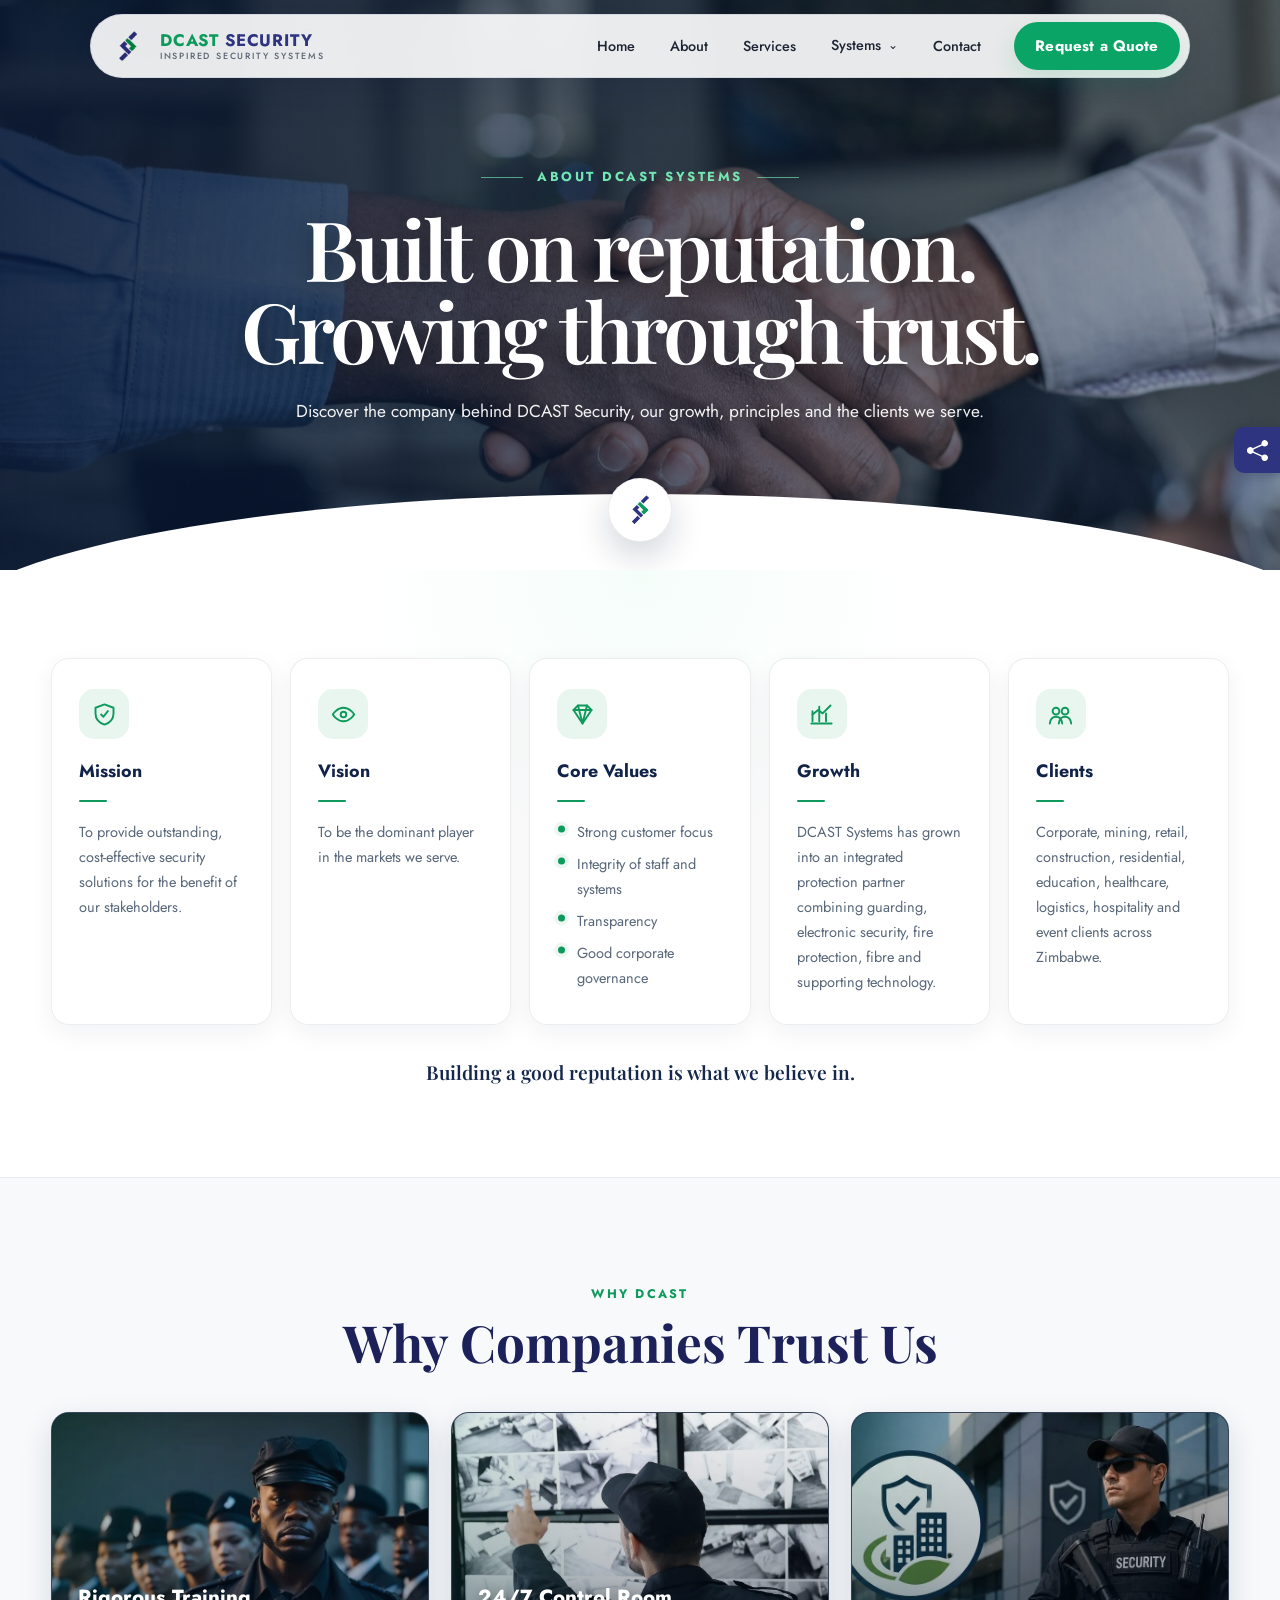
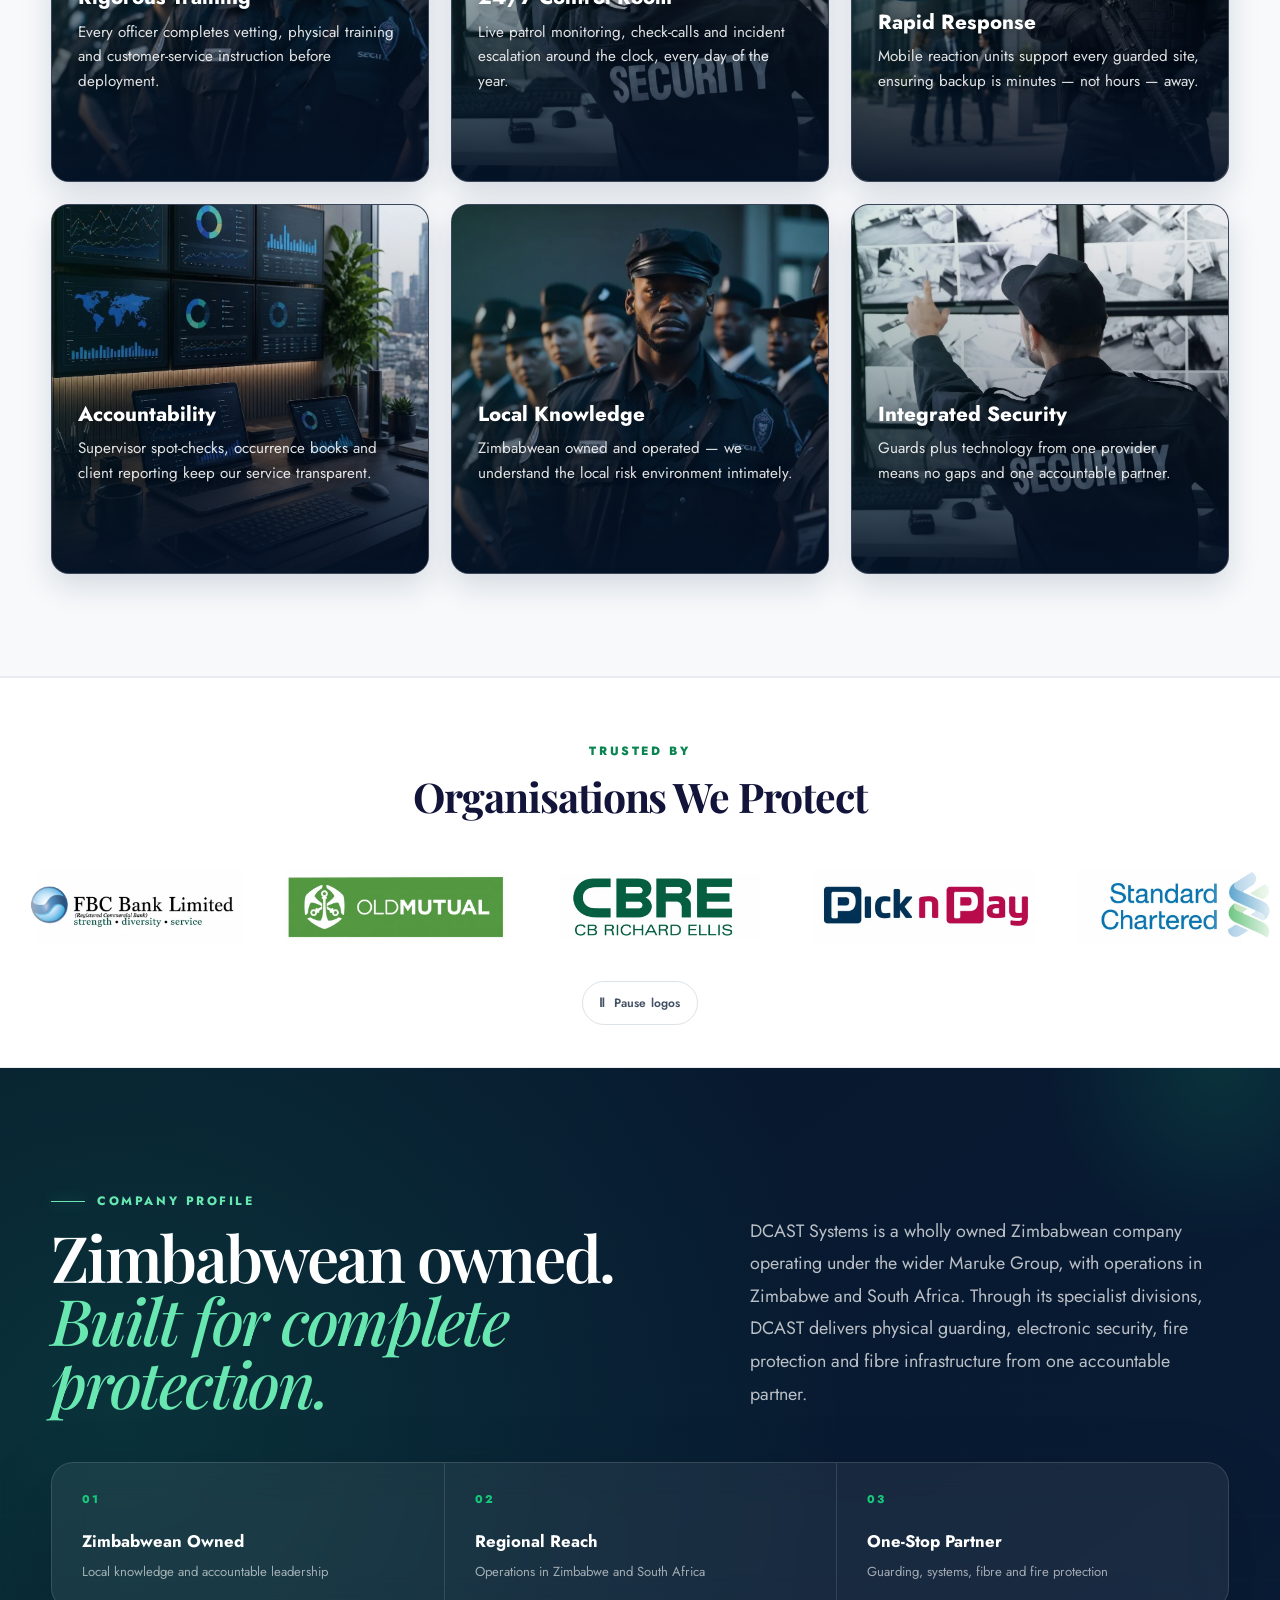
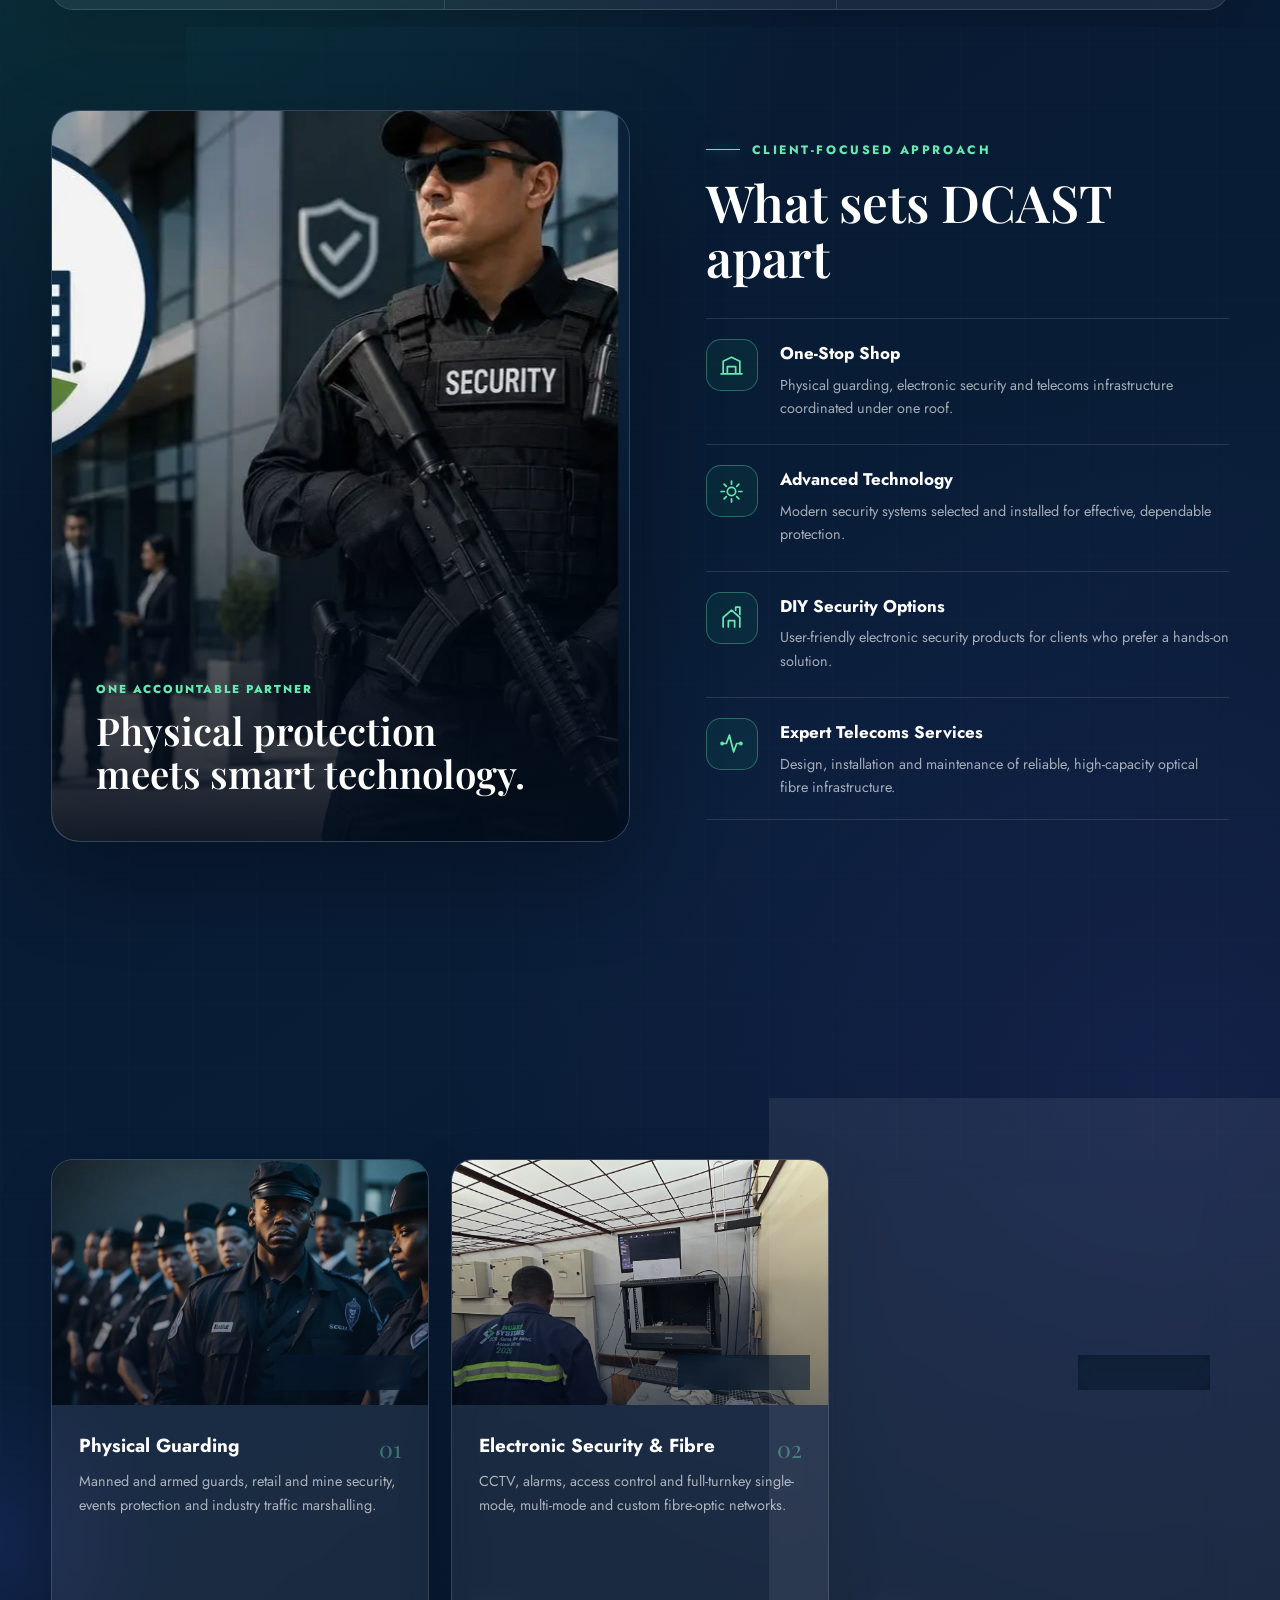
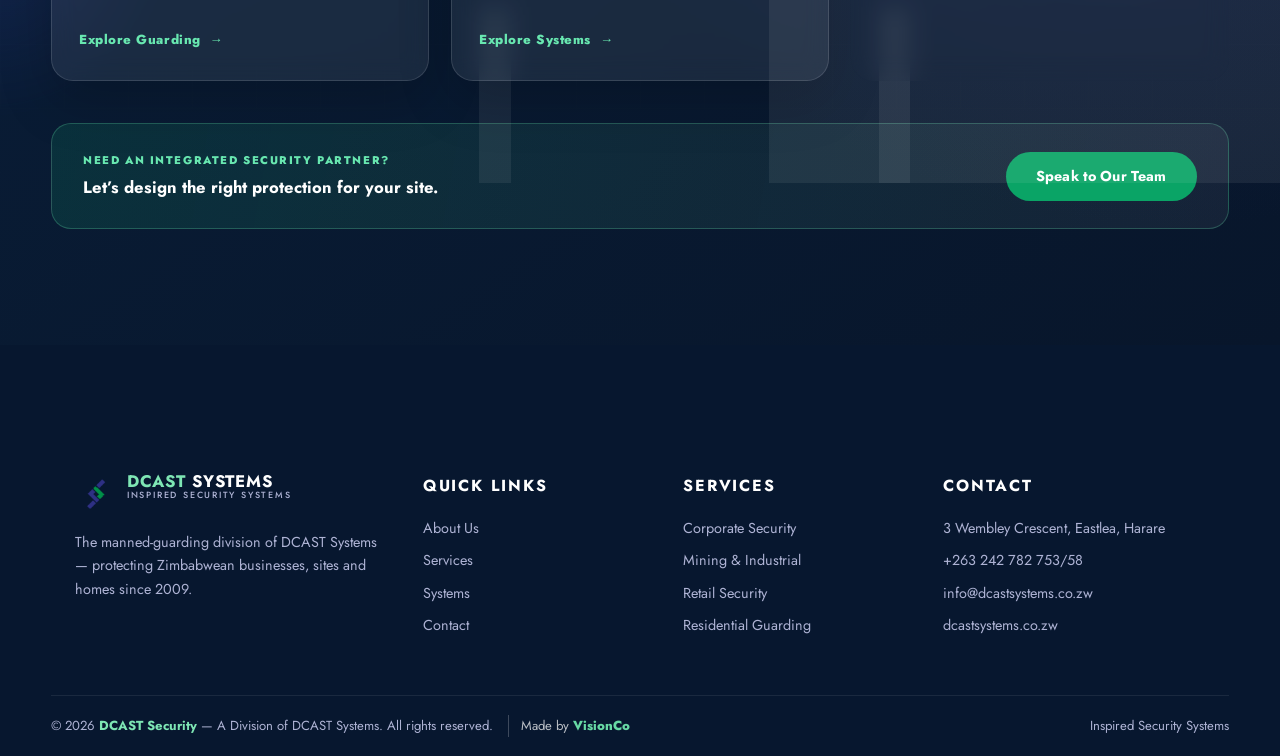
==== about/index.html @ 5f5e8ae6 "Publish DCAST Systems production website" ====
<!DOCTYPE html>
<html lang="en">
<head>
<meta charset="UTF-8">
<meta name="viewport" content="width=device-width, initial-scale=1.0">
<title>About DCAST Systems | Mission, Growth and Clients</title>
<meta name="description" content="Learn about DCAST Systems, its mission, vision, core values, growth and client sectors.">
<link rel="preconnect" href="https://fonts.googleapis.com">
<link href="https://fonts.googleapis.com/css2?family=Playfair+Display:wght@600;700;800&family=Jost:wght@300;400;500;600;700&display=swap" rel="stylesheet">
<style>

/* =========================================================
   DCAST PREMIUM HERO FADER REFINEMENT V2
   softer top/bottom blends with premium cinematic feathering
   ========================================================= */
:root{
  --dcast-hero-blend-bg: #eef0f4;
}

body,
.dcast-current-subpage{
  background: var(--dcast-hero-blend-bg) !important;
}

.dcast-current-subpage .dcast-page-banner,
.dcast-current-subpage .about-hero,
.dcast-current-subpage .dcast-blurry-photo-hero,
.dcast-current-subpage .dcast-final-photo-hero{
  position: relative !important;
  overflow: hidden !important;
  isolation: isolate !important;
  z-index: 1 !important;
  border: 0 !important;
  box-shadow: none !important;
}

.dcast-current-subpage .dcast-page-banner > .container,
.dcast-current-subpage .about-hero > .container,
.dcast-current-subpage .dcast-page-banner > .dcast-final-photo-layer,
.dcast-current-subpage .dcast-page-banner > .dcast-final-photo-overlay,
.dcast-current-subpage .dcast-page-banner > .dcast-blurry-photo-layer,
.dcast-current-subpage .dcast-page-banner > .dcast-blurry-photo-overlay{
  position: relative !important;
  z-index: 3 !important;
}

.dcast-current-subpage .dcast-page-banner .dcast-edge-fade-top,
.dcast-current-subpage .about-hero .dcast-edge-fade-top{
  position: absolute !important;
  left: 0 !important;
  right: 0 !important;
  top: 0 !important;
  height: 108px !important;
  z-index: 4 !important;
  pointer-events: none !important;
  background:
    linear-gradient(
      to bottom,
      rgba(238,240,244,1.00) 0%,
      rgba(238,240,244,0.98) 10%,
      rgba(238,240,244,0.92) 22%,
      rgba(238,240,244,0.78) 38%,
      rgba(238,240,244,0.56) 56%,
      rgba(238,240,244,0.28) 76%,
      rgba(238,240,244,0.00) 100%
    ) !important;
  backdrop-filter: blur(1.5px) !important;
}

.dcast-current-subpage .dcast-page-banner .dcast-edge-fade-bottom,
.dcast-current-subpage .about-hero .dcast-edge-fade-bottom{
  position: absolute !important;
  left: 0 !important;
  right: 0 !important;
  bottom: 0 !important;
  height: 126px !important;
  z-index: 4 !important;
  pointer-events: none !important;
  background:
    linear-gradient(
      to top,
      rgba(238,240,244,1.00) 0%,
      rgba(238,240,244,0.98) 10%,
      rgba(238,240,244,0.92) 22%,
      rgba(238,240,244,0.78) 38%,
      rgba(238,240,244,0.56) 58%,
      rgba(238,240,244,0.26) 78%,
      rgba(238,240,244,0.00) 100%
    ) !important;
  backdrop-filter: blur(1.5px) !important;
}

.dcast-current-subpage .dcast-page-banner .dcast-edge-fade-soft,
.dcast-current-subpage .about-hero .dcast-edge-fade-soft{
  position: absolute !important;
  inset: 0 !important;
  z-index: 2 !important;
  pointer-events: none !important;
  background:
    radial-gradient(circle at 50% 0%, rgba(255,255,255,0.06) 0%, rgba(255,255,255,0.00) 32%),
    radial-gradient(circle at 50% 100%, rgba(255,255,255,0.08) 0%, rgba(255,255,255,0.00) 34%) !important;
}

.dcast-current-subpage > section:first-of-type{
  margin-bottom: 0 !important;
  border-bottom: none !important;
  box-shadow: none !important;
}

.dcast-current-subpage .dcast-page-banner + section,
.dcast-current-subpage .about-hero + section{
  position: relative !important;
  z-index: 1 !important;
  margin-top: -14px !important;
  padding-top: 72px !important;
  border-top: none !important;
}

@media (max-width: 768px){
  .dcast-current-subpage .dcast-page-banner .dcast-edge-fade-top,
  .dcast-current-subpage .about-hero .dcast-edge-fade-top{
    height: 72px !important;
  }

  .dcast-current-subpage .dcast-page-banner .dcast-edge-fade-bottom,
  .dcast-current-subpage .about-hero .dcast-edge-fade-bottom{
    height: 84px !important;
  }

  .dcast-current-subpage .dcast-page-banner + section,
  .dcast-current-subpage .about-hero + section{
    margin-top: -8px !important;
    padding-top: 56px !important;
  }
}


:root{
  --blue:#2e3480;
  --blue-dark:#1d2159;
  --blue-deep:#12143a;
  --green:#0d9a5c;
  --green-dark:#0a7a49;
  --ink:#1c2333;
  --grey:#5c6675;
  --line:#e4e8ee;
  --bg:#f6f8fa;
  --white:#ffffff;
}
*{margin:0;padding:0;box-sizing:border-box}
html{scroll-behavior:smooth}
body{font-family:'Jost',sans-serif;color:var(--ink);background:var(--white);line-height:1.65;overflow-x:hidden}
img{max-width:100%;display:block}
a{text-decoration:none;color:inherit}
.container{width:min(1180px,92%);margin:0 auto}
h1,h2,h3{font-family:'Playfair Display',serif}

/* ===== Floating Dynamic-Island Nav ===== */
.navwrap{position:fixed;top:14px;left:0;right:0;z-index:1000;display:flex;justify-content:center;padding:0 12px;transition:top .3s}
.island{display:flex;align-items:center;gap:.5rem;background:rgba(255,255,255,.9);backdrop-filter:blur(18px);-webkit-backdrop-filter:blur(18px);border:1px solid rgba(46,52,128,.1);border-radius:999px;padding:.45rem .55rem .45rem 1rem;box-shadow:0 10px 40px rgba(18,20,58,.18);max-width:1100px;width:100%;transition:box-shadow .3s,background .3s}
.navwrap.scrolled .island{box-shadow:0 14px 50px rgba(18,20,58,.28);background:rgba(255,255,255,.97)}
.brand{display:flex;align-items:center;gap:.55rem;flex-shrink:0;margin-right:auto}
.brand img{height:38px;width:auto;image-rendering:-webkit-optimize-contrast;filter:drop-shadow(0 1px 2px rgba(18,20,58,.15))}
.brand-name{line-height:1.05;display:flex;flex-direction:column}
.brand-name .n1{font-weight:700;font-size:1.05rem;letter-spacing:.05em;color:var(--green)}
.brand-name .n1 b{color:var(--blue)}
.brand-name .n2{font-size:.56rem;letter-spacing:.2em;text-transform:uppercase;color:var(--grey);font-weight:500}
nav ul{display:flex;list-style:none;gap:.2rem;align-items:center}
nav a{font-weight:500;font-size:.9rem;color:var(--ink);padding:.55rem 1rem;border-radius:999px;transition:all .25s;white-space:nowrap}
nav a:hover,nav a.active{background:rgba(13,154,92,.1);color:var(--green-dark)}
.btn{display:inline-block;padding:.8rem 1.9rem;border-radius:999px;font-weight:600;font-size:.9rem;letter-spacing:.04em;transition:all .3s;cursor:pointer;border:none}
.btn-green{background:var(--green);color:#fff}
.btn-green:hover{background:var(--green-dark);transform:translateY(-2px);box-shadow:0 10px 22px rgba(13,154,92,.35)}
.btn-outline{border:1.5px solid rgba(255,255,255,.75);color:#fff}
.btn-outline:hover{background:#fff;color:var(--blue)}
.island .cta-btn{padding:.65rem 1.5rem;flex-shrink:0}
.burger{display:none;background:var(--blue);border:none;cursor:pointer;flex-direction:column;gap:5px;padding:12px;border-radius:999px;flex-shrink:0}
.burger span{width:20px;height:2px;background:#fff;border-radius:2px;transition:all .3s}
.burger.open span:nth-child(1){transform:translateY(7px) rotate(45deg)}
.burger.open span:nth-child(2){opacity:0}
.burger.open span:nth-child(3){transform:translateY(-7px) rotate(-45deg)}
.mobile-menu{position:fixed;top:80px;left:12px;right:12px;z-index:999;background:rgba(255,255,255,.98);backdrop-filter:blur(18px);border-radius:24px;box-shadow:0 20px 60px rgba(18,20,58,.3);padding:1rem;display:none;flex-direction:column;gap:.2rem;border:1px solid rgba(46,52,128,.1)}
.mobile-menu.open{display:flex}
.mobile-menu a{padding:.9rem 1.2rem;border-radius:14px;font-weight:500;color:var(--ink)}
.mobile-menu a:hover{background:rgba(13,154,92,.1);color:var(--green-dark)}
.mobile-menu .btn{text-align:center;margin-top:.4rem}

/* ===== Hero ===== */
.hero{position:relative;min-height:100vh;display:flex;align-items:center;color:#fff;padding-top:90px}
.hero-bg{position:absolute;inset:0;background:url('https://images.unsplash.com/photo-1521791136064-7986c2920216?q=80&w=1920&auto=format&fit=crop') center/cover;filter:brightness(.9)}
.hero::before{content:'';position:absolute;inset:0;background:linear-gradient(100deg,rgba(18,20,58,.94) 30%,rgba(29,33,89,.72) 60%,rgba(13,154,92,.28))}
.hero .container{position:relative;z-index:2}
.hero-kicker{display:inline-block;font-size:.8rem;letter-spacing:.28em;text-transform:uppercase;color:#7ee6b4;margin-bottom:1.4rem;font-weight:600}
.hero-title{display:flex;align-items:center;gap:1.2rem;flex-wrap:wrap;margin-bottom:.6rem}
.hero-title img{height:clamp(56px,7vw,96px);width:auto;image-rendering:-webkit-optimize-contrast;filter:drop-shadow(0 6px 18px rgba(0,0,0,.45)) brightness(1.12)}
.hero-title h1{font-size:clamp(2.8rem,7vw,5.4rem);line-height:1.02;font-weight:800;color:#fff;text-shadow:0 4px 24px rgba(0,0,0,.5);letter-spacing:.02em}
.hero-title h1 em{font-style:normal;color:#67d9a4}
.hero-sub{font-family:'Playfair Display',serif;font-size:clamp(1.3rem,2.6vw,2.1rem);color:#eef1fb;font-weight:600;max-width:26ch;line-height:1.3;text-shadow:0 3px 16px rgba(0,0,0,.55);margin-bottom:2rem}
.hero-actions{display:flex;gap:1rem;flex-wrap:wrap}
.hero-msg{position:absolute;right:4%;bottom:120px;z-index:2;max-width:420px;text-align:right;font-size:1.05rem;line-height:1.7;color:#f0f3fc;font-weight:400;background:linear-gradient(135deg,rgba(18,20,58,.55),rgba(13,154,92,.25));backdrop-filter:blur(8px);-webkit-backdrop-filter:blur(8px);border:none;border-radius:14px;padding:1.3rem 1.5rem;box-shadow:0 16px 40px rgba(0,0,0,.3)}
.hero-msg .hl{color:#7ee6b4;font-weight:700}
.hero-strip{position:absolute;bottom:0;left:0;right:0;z-index:2;background:rgba(255,255,255,.07);backdrop-filter:blur(12px);border-top:1px solid rgba(255,255,255,.14)}
.hero-strip .container{display:grid;grid-template-columns:repeat(4,1fr);gap:1rem;padding:1.3rem 0}
.stat{text-align:center;border-right:1px solid rgba(255,255,255,.12)}
.stat:last-child{border-right:none}
.stat b{display:block;font-size:1.9rem;font-weight:700;color:#7ee6b4;font-family:'Playfair Display',serif}
.stat span{font-size:.78rem;letter-spacing:.14em;text-transform:uppercase;color:#c3c8e2}

/* ===== Sections ===== */
section{padding:5.5rem 0}
.sec-head{max-width:640px;margin-bottom:3.2rem}
.sec-head.center{margin-left:auto;margin-right:auto;text-align:center}
.kicker{font-size:.78rem;letter-spacing:.28em;text-transform:uppercase;color:var(--green);font-weight:600;display:inline-flex;align-items:center;gap:.6rem}
.kicker::before{content:'';width:30px;height:1.5px;background:var(--green)}
.sec-head.center .kicker::after{content:'';width:30px;height:1.5px;background:var(--green)}
.sec-head h2{font-size:clamp(1.8rem,3.4vw,2.6rem);color:var(--blue-dark);margin:.7rem 0 .8rem;line-height:1.2}
.sec-head p{color:var(--grey)}

/* ===== About ===== */
.about{background:var(--bg)}
.about-grid{display:grid;grid-template-columns:1.05fr 1fr;gap:4rem;align-items:center}
.about-imgs{position:relative}
.about-imgs .main{border-radius:6px;height:460px;width:100%;object-fit:cover;box-shadow:0 24px 60px rgba(18,20,58,.18)}
.about-imgs .badge{position:absolute;bottom:-26px;right:-14px;background:var(--blue);color:#fff;padding:1.4rem 1.6rem;border-radius:6px;box-shadow:0 16px 40px rgba(18,20,58,.3);border-bottom:4px solid var(--green)}
.about-imgs .badge b{font-size:2.2rem;font-family:'Playfair Display',serif;color:#7ee6b4}
.about-imgs .badge span{display:block;font-size:.78rem;letter-spacing:.12em;text-transform:uppercase}
.about-body h2{font-size:clamp(1.8rem,3vw,2.5rem);color:var(--blue-dark);line-height:1.2;margin:.7rem 0 1rem}
.about-body p{color:var(--grey);margin-bottom:1rem}
.checks{list-style:none;margin:1.4rem 0 2rem;display:grid;grid-template-columns:1fr 1fr;gap:.7rem}
.checks li{display:flex;gap:.6rem;align-items:flex-start;font-weight:500;font-size:.95rem}
.checks li::before{content:'✓';color:#fff;background:var(--green);width:20px;height:20px;border-radius:50%;display:grid;place-items:center;font-size:.7rem;flex-shrink:0;margin-top:3px}

/* ===== Services ===== */
.svc-grid{display:grid;grid-template-columns:repeat(3,1fr);gap:1.6rem}
.svc{background:#fff;border:1px solid var(--line);border-radius:6px;overflow:hidden;transition:transform .35s,box-shadow .35s;position:relative}
.svc:hover{transform:translateY(-8px);box-shadow:0 22px 50px rgba(18,20,58,.14)}
.svc .ph{height:210px;overflow:hidden;position:relative}
.svc .ph img{width:100%;height:100%;object-fit:cover;transition:transform .6s}
.svc:hover .ph img{transform:scale(1.08)}
.svc .ph::after{content:'';position:absolute;inset:0;background:linear-gradient(to top,rgba(18,20,58,.55),transparent 55%)}
.svc .num{position:absolute;top:14px;left:14px;z-index:2;background:rgba(255,255,255,.92);color:var(--blue);font-weight:700;font-size:.8rem;padding:.25rem .6rem;border-radius:3px;letter-spacing:.1em}
.svc .body{padding:1.5rem 1.5rem 1.7rem;border-top:3px solid var(--green)}
.svc h3{font-size:1.18rem;color:var(--blue-dark);margin-bottom:.5rem}
.svc p{color:var(--grey);font-size:.92rem}
.svc .more{display:inline-flex;align-items:center;gap:.4rem;margin-top:1rem;font-weight:600;font-size:.85rem;color:var(--green);letter-spacing:.05em}
.svc .more:hover{gap:.7rem}

/* ===== Systems band ===== */
.systems{position:relative;color:#fff;background:url('https://images.unsplash.com/photo-1557597774-9d273605dfa9?q=80&w=1920&auto=format&fit=crop') center/cover fixed}
.systems::before{content:'';position:absolute;inset:0;background:linear-gradient(120deg,rgba(18,20,58,.95),rgba(29,33,89,.86))}
.systems .container{position:relative;z-index:2}
.systems .sec-head h2{color:#fff}
.systems .sec-head p{color:#c3c8e2}
.sys-grid{display:grid;grid-template-columns:repeat(4,1fr);gap:1.4rem}
.sys{background:rgba(255,255,255,.06);border:1px solid rgba(255,255,255,.14);border-radius:6px;padding:1.8rem 1.5rem;transition:all .3s;backdrop-filter:blur(6px)}
.sys:hover{background:rgba(13,154,92,.16);border-color:var(--green);transform:translateY(-6px)}
.sys .ico{font-size:1.9rem;margin-bottom:.9rem}
.sys h3{font-family:'Jost',sans-serif;font-size:1.02rem;font-weight:600;margin-bottom:.4rem;color:#fff}
.sys p{font-size:.86rem;color:#c3c8e2;font-weight:300}

/* ===== Why us ===== */
.why-grid{display:grid;grid-template-columns:repeat(3,1fr);gap:2.2rem}
.why{padding:2rem 1.6rem;border-radius:6px;border:1px solid var(--line);transition:all .3s;background:#fff}
.why:hover{border-color:var(--green);box-shadow:0 16px 40px rgba(18,20,58,.1)}
.why .ico{width:54px;height:54px;border-radius:6px;background:linear-gradient(135deg,var(--blue),var(--blue-dark));color:#7ee6b4;display:grid;place-items:center;font-size:1.4rem;margin-bottom:1.1rem}
.why h3{font-family:'Jost',sans-serif;font-size:1.08rem;font-weight:600;color:var(--blue-dark);margin-bottom:.4rem}
.why p{font-size:.92rem;color:var(--grey)}

/* ===== CTA ===== */
.cta{position:relative;color:#fff;background:url('https://images.unsplash.com/photo-1454165804606-c3d57bc86b40?q=80&w=1920&auto=format&fit=crop') center/cover fixed;padding:5rem 0}
.cta::before{content:'';position:absolute;inset:0;background:linear-gradient(90deg,rgba(10,122,73,.94),rgba(18,20,58,.9))}
.cta .container{position:relative;z-index:2;display:flex;justify-content:space-between;align-items:center;gap:2rem;flex-wrap:wrap}
.cta h2{font-size:clamp(1.6rem,3vw,2.3rem);max-width:24ch;line-height:1.25}
.cta .btns{display:flex;gap:1rem;flex-wrap:wrap}
.btn-white{background:#fff;color:var(--blue-dark)}
.btn-white:hover{transform:translateY(-2px);box-shadow:0 10px 24px rgba(0,0,0,.25)}

/* ===== Contact ===== */
.contact{background:var(--bg)}
.contact-grid{display:grid;grid-template-columns:1fr 1.15fr;gap:3.5rem;align-items:start}
.c-item{display:flex;gap:1rem;margin-bottom:1.6rem}
.c-item .ico{width:48px;height:48px;flex-shrink:0;border-radius:6px;background:var(--blue);color:#7ee6b4;display:grid;place-items:center;font-size:1.15rem}
.c-item h4{font-size:.98rem;color:var(--blue-dark)}
.c-item p,.c-item a{color:var(--grey);font-size:.92rem}
.c-item a:hover{color:var(--green)}
.form-card{background:#fff;border-radius:6px;padding:2.4rem;box-shadow:0 20px 50px rgba(18,20,58,.1);border-top:4px solid var(--green)}
.form-card h3{color:var(--blue-dark);margin-bottom:1.4rem;font-size:1.4rem}
.frow{display:grid;grid-template-columns:1fr 1fr;gap:1rem;margin-bottom:1rem}
.form-card input,.form-card select,.form-card textarea{width:100%;padding:.85rem 1rem;border:1px solid var(--line);border-radius:4px;font-family:inherit;font-size:.92rem;background:var(--bg);outline:none;transition:border .2s}
.form-card input:focus,.form-card select:focus,.form-card textarea:focus{border-color:var(--green)}
.form-card textarea{resize:vertical;min-height:110px;margin-bottom:1rem}

/* ===== Footer ===== */
footer{background:var(--blue-deep);color:#aeb3d4;padding:4rem 0 0;font-size:.9rem}
.foot-grid{display:grid;grid-template-columns:1.4fr 1fr 1fr 1.2fr;gap:2.5rem;padding-bottom:3rem}
footer h4{color:#fff;font-family:'Jost',sans-serif;font-size:1rem;letter-spacing:.08em;text-transform:uppercase;margin-bottom:1.1rem}
footer ul{list-style:none}
footer li{margin-bottom:.55rem}
footer a:hover{color:#7ee6b4}
.foot-logo{display:flex;align-items:center;gap:.6rem;margin-bottom:1rem}
.foot-logo img{height:42px;width:auto;image-rendering:-webkit-optimize-contrast;filter:brightness(1.15)}
.foot-logo .brand-name .n1{color:#7ee6b4}
.foot-logo .brand-name .n1 b{color:#fff}
.foot-logo .brand-name .n2{color:#aeb3d4}
.foot-bottom{border-top:1px solid rgba(255,255,255,.1);padding:1.2rem 0;display:flex;justify-content:space-between;gap:1rem;flex-wrap:wrap;font-size:.82rem}
.foot-bottom b{color:#7ee6b4}

/* ===== Reveal ===== */
.reveal{opacity:0;transform:translateY(28px);transition:opacity .7s ease,transform .7s ease}
.reveal.in{opacity:1;transform:none}

/* ===== Responsive ===== */
@media(max-width:1080px){
  nav ul{gap:0}
  nav a{padding:.55rem .7rem;font-size:.85rem}
}
@media(max-width:980px){
  .svc-grid,.why-grid{grid-template-columns:repeat(2,1fr)}
  .sys-grid{grid-template-columns:repeat(2,1fr)}
  .about-grid,.contact-grid{grid-template-columns:1fr}
  .foot-grid{grid-template-columns:1fr 1fr}
  .hero-strip .container{grid-template-columns:repeat(2,1fr)}
  .stat{border:none;padding:.4rem 0}
  nav{display:none}
  .island .cta-btn{display:none}
  .burger{display:flex}
  .island{max-width:520px}
}
@media(max-width:1200px){
  .hero-msg{position:static;max-width:560px;text-align:left;margin:2.2rem auto 0;margin-left:4%}
}
@media(max-width:720px){
  .svc-grid,.why-grid,.sys-grid,.frow,.checks{grid-template-columns:1fr}
  .navwrap{top:10px}
  .brand img{height:32px}
  .brand-name .n1{font-size:.95rem}
  .hero{min-height:100svh;padding-bottom:2rem}
  .hero-msg{margin:2rem 4% 7rem;font-size:.98rem}
  .hero-title{gap:.8rem}
}

/* DCAST_FSS_WIDGET_20260803 */
:root {
  --fss-size: 46px;
  --fss-icon: 20px;
  --fss-gap: 8px;
}

.fss-widget,
.fss-widget * {
  box-sizing: border-box;
}

.fss-widget {
  position: fixed;
  top: 50%;
  right: 0;
  transform: translateY(-50%);
  z-index: 9999;
  display: flex;
  flex-direction: column;
  align-items: flex-end;
  font-family: Arial, Helvetica, sans-serif;
  padding-right: env(safe-area-inset-right, 0);
}

.fss-toggle {
  position: relative;
  width: var(--fss-size);
  height: var(--fss-size);
  min-width: 44px;
  min-height: 44px;
  display: flex;
  align-items: center;
  justify-content: center;
  background: #1877f2;
  border: 0;
  border-radius: 8px 0 0 8px;
  cursor: pointer;
  box-shadow: -2px 2px 8px rgba(0,0,0,.25);
  transition: background .25s ease;
}

.fss-toggle:hover,
.fss-toggle:focus-visible {
  background: #145dc4;
}

.fss-toggle:focus-visible,
.fss-icon:focus-visible {
  outline: 3px solid rgba(126,230,180,.95);
  outline-offset: 2px;
}

.fss-toggle svg {
  width: var(--fss-icon);
  height: var(--fss-icon);
  fill: #fff;
  transition: transform .3s ease;
}

.fss-widget.open .fss-toggle svg {
  transform: rotate(90deg);
}

.fss-tooltip {
  position: absolute;
  right: calc(100% + 8px);
  top: 50%;
  transform: translateY(-50%);
  padding: 5px 10px;
  border-radius: 4px;
  background: #1a1a1a;
  color: #fff;
  font-size: 13px;
  line-height: 1.3;
  white-space: nowrap;
  opacity: 0;
  pointer-events: none;
  transition: opacity .2s ease;
}

.fss-toggle:hover .fss-tooltip,
.fss-toggle:focus-visible .fss-tooltip {
  opacity: 1;
}

.fss-panel {
  display: flex;
  flex-direction: column;
  gap: var(--fss-gap);
  max-height: 0;
  margin-top: 0;
  overflow: hidden;
  opacity: 0;
  transform: translateX(20px);
  transition:
    max-height .35s ease,
    opacity .25s ease,
    transform .25s ease,
    margin .25s ease;
}

.fss-widget.open .fss-panel {
  max-height: 80vh;
  max-height: 80dvh;
  margin-top: var(--fss-gap);
  overflow-y: auto;
  opacity: 1;
  transform: translateX(0);
}

.fss-icon {
  width: var(--fss-size);
  height: var(--fss-size);
  min-width: 44px;
  min-height: 44px;
  display: flex;
  flex-shrink: 0;
  align-items: center;
  justify-content: center;
  border-radius: 8px 0 0 8px;
  text-decoration: none;
  box-shadow: -2px 2px 8px rgba(0,0,0,.2);
  transition: transform .2s ease, filter .2s ease;
}

.fss-icon:hover,
.fss-icon:focus-visible {
  transform: translateX(-6px);
  filter: brightness(1.1);
}

.fss-icon svg {
  width: var(--fss-icon);
  height: var(--fss-icon);
  fill: #fff;
}

.fss-facebook {
  background: #3b5998;
}

.fss-twitter {
  background: #000;
}

.fss-whatsapp {
  background: #25d366;
}

.fss-linkedin {
  background: #0077b5;
}

.fss-telegram {
  background: #229ed9;
}

.fss-email {
  background: #7f8c8d;
}

@media (max-width: 768px) {
  :root {
    --fss-size: 42px;
    --fss-icon: 18px;
    --fss-gap: 6px;
  }
}

@media (max-width: 480px) {
  :root {
    --fss-size: 44px;
    --fss-icon: 18px;
    --fss-gap: 6px;
  }

  .fss-tooltip {
    display: none;
  }
}

@media (prefers-reduced-motion: reduce) {
  .fss-toggle svg,
  .fss-panel,
  .fss-icon {
    transition: none;
  }
}


/* DCAST_MOBILE_HERO_OPTIMISATION_START */
@media (max-width: 899px) {

  html,
  body {
    max-width: 100%;
    overflow-x: hidden;
  }

  .hero {
    position: relative;
    display: flex;
    min-height: 100svh;
    height: auto;
    align-items: flex-end;
    justify-content: flex-end;
    padding: 112px 0 calc(24px + env(safe-area-inset-bottom));
    color: #fff;
    overflow: hidden;
  }

  .hero-bg {
    background-position: center center !important;
    background-size: cover !important;
  }

  .hero::before {
    background:
      linear-gradient(
        180deg,
        rgba(18,20,58,.16) 0%,
        rgba(18,20,58,.28) 35%,
        rgba(10,15,32,.66) 70%,
        rgba(6,10,24,.92) 100%
      ) !important;
  }

  .hero > .container {
    position: relative;
    z-index: 3;
    width: min(92%, 560px);
    margin: 0 auto;
    padding: 0;
    display: flex;
    flex-direction: column;
    align-items: flex-start;
    justify-content: flex-end;
  }

  .hero-kicker {
    display: inline-flex;
    width: auto;
    max-width: 100%;
    align-items: center;
    gap: .62rem;
    margin: 0 0 1rem;
    padding: .58rem .78rem;
    border: 1px solid rgba(126,230,180,.38);
    border-radius: 999px;
    background: rgba(18,20,58,.68);
    color: #9af0c7;
    font-size: clamp(.66rem, 2.8vw, .76rem);
    line-height: 1.45;
    letter-spacing: .12em;
    text-transform: uppercase;
    white-space: normal;
    text-shadow: 0 2px 12px rgba(0,0,0,.5);
    box-shadow: 0 10px 28px rgba(0,0,0,.18);
    backdrop-filter: blur(9px);
    -webkit-backdrop-filter: blur(9px);
  }

  .hero-title {
    display: block;
    width: 100%;
    margin: 0 0 .7rem;
  }

  .hero-title img {
    display: none !important;
  }

  .hero-title h1 {
    width: 100%;
    max-width: 100%;
    margin: 0;
    color: #fff;
    font-size: clamp(3.2rem, 15vw, 5.2rem);
    font-weight: 800;
    line-height: .91;
    letter-spacing: -.025em;
    overflow-wrap: normal;
    word-break: normal;
    text-shadow: 0 5px 24px rgba(0,0,0,.48);
  }

  .hero-title h1 em {
    display: block;
    margin-top: .08em;
    color: #4ee6a8;
    font-style: normal;
  }

  .hero-sub {
    width: 100%;
    max-width: 22ch;
    margin: .35rem 0 0;
    color: #fff;
    font-size: clamp(1.22rem, 5.4vw, 1.65rem);
    font-weight: 600;
    line-height: 1.27;
    text-shadow: 0 3px 18px rgba(0,0,0,.62);
  }

  .hero-actions {
    width: 100%;
    margin-top: 1.55rem;
    display: flex;
    flex-direction: column;
    gap: .78rem;
  }

  .hero-actions .btn {
    width: 100%;
    min-height: 54px;
    display: inline-flex;
    align-items: center;
    justify-content: center;
    padding: .95rem 1.25rem;
    border-radius: 999px;
    font-size: .96rem;
    line-height: 1.3;
    text-align: center;
  }

  .hero-actions .btn-green {
    box-shadow: 0 12px 30px rgba(13,154,92,.34);
  }

  .hero-actions .btn-outline {
    background: rgba(18,20,58,.36);
    border-color: rgba(255,255,255,.72);
    backdrop-filter: blur(8px);
    -webkit-backdrop-filter: blur(8px);
  }

  .hero-msg {
    display: none !important;
  }

  .hero-strip {
    position: relative;
    inset: auto;
    z-index: 3;
    width: min(92%, 560px);
    margin: 1.4rem auto 0;
    border: 1px solid rgba(255,255,255,.14);
    border-radius: 18px;
    background: rgba(18,20,58,.52);
    overflow: hidden;
    backdrop-filter: blur(12px);
    -webkit-backdrop-filter: blur(12px);
  }

  .hero-strip .container {
    width: 100%;
    display: grid;
    grid-template-columns: repeat(2, minmax(0, 1fr));
    gap: 0;
    padding: .65rem;
  }

  .hero-strip .stat {
    min-width: 0;
    padding: .72rem .35rem;
    border-right: 0;
    border-bottom: 1px solid rgba(255,255,255,.1);
  }

  .hero-strip .stat:nth-last-child(-n+2) {
    border-bottom: 0;
  }

  .hero-strip .stat b {
    font-size: 1.42rem;
    line-height: 1.1;
  }

  .hero-strip .stat span {
    display: block;
    margin-top: .28rem;
    font-size: .62rem;
    line-height: 1.35;
    letter-spacing: .1em;
  }
}

@media (max-width: 380px) {

  .hero {
    padding-top: 104px;
  }

  .hero > .container,
  .hero-strip {
    width: 90%;
  }

  .hero-title h1 {
    font-size: clamp(2.8rem, 14.5vw, 4rem);
  }

  .hero-sub {
    font-size: 1.12rem;
  }

  .hero-actions .btn {
    min-height: 50px;
    padding: .85rem 1rem;
    font-size: .9rem;
  }
}
/* DCAST_MOBILE_HERO_OPTIMISATION_END */


/* DCAST_MOBILE_HERO_CLEANUP_20260803 */
@media (max-width: 899px) {

  .hero-kicker {
    width: auto !important;
    max-width: min(100%, 360px) !important;
    margin: 0 0 1rem !important;
    padding: .82rem 1rem !important;
    border: 1px solid rgba(255,255,255,.18) !important;
    border-radius: 18px !important;
    background: rgba(20,24,58,.68) !important;
    color: #ffffff !important;
    font-size: clamp(.76rem, 3.2vw, .9rem) !important;
    font-weight: 800 !important;
    line-height: 1.4 !important;
    letter-spacing: .08em !important;
    text-transform: uppercase !important;
    white-space: normal !important;
    text-shadow: 0 2px 10px rgba(0,0,0,.4) !important;
    box-shadow: 0 10px 24px rgba(0,0,0,.18) !important;
    backdrop-filter: blur(10px) !important;
    -webkit-backdrop-filter: blur(10px) !important;
  }

  .hero-kicker::before {
    background: #ffffff !important;
    box-shadow: 0 0 0 4px rgba(255,255,255,.14) !important;
  }

  .hero-strip {
    display: none !important;
  }
}


/* DCAST_OFFICIAL_SOCIAL_PROFILES_20260803 */

.dcast-profile-widget,
.dcast-profile-widget * {
  box-sizing: border-box;
}

.dcast-profile-widget {
  position: fixed;
  top: 50%;
  right: 0;
  z-index: 9999;
  display: flex;
  flex-direction: column;
  align-items: flex-end;
  transform: translateY(-50%);
  padding-right: env(safe-area-inset-right, 0);
  font-family: Arial, Helvetica, sans-serif;
}

.dcast-profile-toggle {
  position: relative;
  width: 46px;
  height: 46px;
  min-width: 44px;
  min-height: 44px;
  display: flex;
  align-items: center;
  justify-content: center;
  border: 0;
  border-radius: 10px 0 0 10px;
  background: #2e3480;
  color: #fff;
  cursor: pointer;
  box-shadow: -3px 4px 14px rgba(18,20,58,.28);
  transition:
    background .22s ease,
    transform .22s ease;
}

.dcast-profile-toggle:hover,
.dcast-profile-toggle:focus-visible {
  background: #1d2159;
}

.dcast-profile-toggle:focus-visible,
.dcast-profile-link:focus-visible {
  outline: 3px solid #67d9a4;
  outline-offset: 2px;
}

.dcast-profile-toggle svg {
  width: 21px;
  height: 21px;
  fill: currentColor;
  transition: transform .28s ease;
}

.dcast-profile-widget.open .dcast-profile-toggle svg {
  transform: rotate(90deg);
}

.dcast-profile-tooltip {
  position: absolute;
  top: 50%;
  right: calc(100% + 9px);
  transform: translateY(-50%);
  padding: 6px 10px;
  border-radius: 5px;
  background: #12143a;
  color: #fff;
  font-size: 12px;
  font-weight: 700;
  line-height: 1.2;
  white-space: nowrap;
  opacity: 0;
  visibility: hidden;
  pointer-events: none;
  transition: opacity .2s ease, visibility .2s ease;
}

.dcast-profile-toggle:hover .dcast-profile-tooltip,
.dcast-profile-toggle:focus-visible .dcast-profile-tooltip {
  opacity: 1;
  visibility: visible;
}

.dcast-profile-panel {
  display: flex;
  flex-direction: column;
  gap: 7px;
  max-height: 0;
  margin-top: 0;
  overflow: hidden;
  opacity: 0;
  transform: translateX(18px);
  transition:
    max-height .3s ease,
    margin .25s ease,
    opacity .22s ease,
    transform .22s ease;
}

.dcast-profile-widget.open .dcast-profile-panel {
  max-height: 420px;
  margin-top: 8px;
  opacity: 1;
  transform: translateX(0);
}

.dcast-profile-link {
  position: relative;
  width: 46px;
  height: 46px;
  min-width: 44px;
  min-height: 44px;
  display: flex;
  flex-shrink: 0;
  align-items: center;
  justify-content: center;
  border-radius: 10px 0 0 10px;
  color: #fff;
  text-decoration: none;
  box-shadow: -3px 4px 12px rgba(18,20,58,.22);
  transition:
    transform .2s ease,
    filter .2s ease;
}

.dcast-profile-link:hover,
.dcast-profile-link:focus-visible {
  transform: translateX(-6px);
  filter: brightness(1.08);
}

.dcast-profile-link svg {
  width: 21px;
  height: 21px;
  display: block;
  fill: currentColor;
}

.dcast-profile-name {
  position: absolute;
  top: 0;
  right: 100%;
  height: 46px;
  min-width: 112px;
  display: flex;
  align-items: center;
  justify-content: center;
  padding: 0 14px;
  border-radius: 8px 0 0 8px;
  background: inherit;
  color: #fff;
  font-size: 12px;
  font-weight: 700;
  white-space: nowrap;
  opacity: 0;
  visibility: hidden;
  transform: translateX(8px);
  transition:
    opacity .2s ease,
    visibility .2s ease,
    transform .2s ease;
  pointer-events: none;
}

.dcast-profile-link:hover .dcast-profile-name,
.dcast-profile-link:focus-visible .dcast-profile-name {
  opacity: 1;
  visibility: visible;
  transform: translateX(0);
}

.dcast-profile-facebook {
  background: #1877f2;
}

.dcast-profile-instagram {
  background:
    linear-gradient(
      135deg,
      #833ab4 0%,
      #c13584 35%,
      #e1306c 58%,
      #fd1d1d 75%,
      #fcb045 100%
    );
}

.dcast-profile-x {
  background: #050505;
}

.dcast-profile-linkedin {
  background: #0a66c2;
}

.dcast-profile-whatsapp {
  background: #25d366;
}

@media (max-width: 720px) {
  .dcast-profile-toggle,
  .dcast-profile-link {
    width: 44px;
    height: 44px;
  }

  .dcast-profile-link svg,
  .dcast-profile-toggle svg {
    width: 19px;
    height: 19px;
  }

  .dcast-profile-name,
  .dcast-profile-tooltip {
    display: none;
  }
}

@media (prefers-reduced-motion: reduce) {
  .dcast-profile-toggle,
  .dcast-profile-toggle svg,
  .dcast-profile-panel,
  .dcast-profile-link,
  .dcast-profile-name {
    transition: none;
  }
}


/* DCAST_BOOTSTRAP_ICON_REPAIR_20260803 */

.dcast-profile-link .dcast-bootstrap-icon,
.dcast-profile-toggle .dcast-bootstrap-icon {
  width: 21px;
  height: 21px;
  display: block;
  object-fit: contain;
  filter: brightness(0) invert(1);
  pointer-events: none;
}

.c-item .dcast-contact-bootstrap-icon {
  width: 22px;
  height: 22px;
  display: block;
  object-fit: contain;
  filter: brightness(0) invert(1);
  pointer-events: none;
}

@media (max-width: 720px) {
  .dcast-profile-link .dcast-bootstrap-icon,
  .dcast-profile-toggle .dcast-bootstrap-icon {
    width: 19px;
    height: 19px;
  }

  .c-item .dcast-contact-bootstrap-icon {
    width: 20px;
    height: 20px;
  }
}


/* DCAST_CURRENT_TEMPLATE_SUBPAGES_20260804 */

.dcast-current-subpage {
  min-height: 70vh;
  padding-top: 112px;
  background: #f6f8fb;
}

.dcast-page-banner {
  position: relative;
  overflow: hidden;
  padding: 88px 0 74px;
  background:
    radial-gradient(
      circle at 82% 20%,
      rgba(103,217,164,.18),
      transparent 34%
    ),
    linear-gradient(
      135deg,
      #111438 0%,
      #232967 65%,
      #087e62 145%
    );
}

.dcast-page-banner::before {
  content: "";
  position: absolute;
  inset: 0;
  opacity: .16;
  background-image:
    linear-gradient(
      rgba(255,255,255,.12) 1px,
      transparent 1px
    ),
    linear-gradient(
      90deg,
      rgba(255,255,255,.12) 1px,
      transparent 1px
    );
  background-size: 64px 64px;
}

.dcast-page-banner .container {
  position: relative;
  z-index: 2;
}

.dcast-page-banner span {
  display: inline-block;
  margin-bottom: .9rem;
  color: #67d9a4;
  font-size: .76rem;
  font-weight: 800;
  letter-spacing: .16em;
  text-transform: uppercase;
}

.dcast-page-banner h1 {
  max-width: 850px;
  margin: 0;
  color: #fff;
  font-size: clamp(2.5rem, 6vw, 5rem);
  line-height: 1;
  letter-spacing: -.04em;
}

.dcast-page-banner p {
  max-width: 700px;
  margin-top: 1.15rem;
  color: rgba(255,255,255,.76);
  font-size: 1.05rem;
  line-height: 1.75;
}

.dcast-current-subpage > section:not(.dcast-page-banner) {
  scroll-margin-top: 130px;
}

.dcast-about-details {
  padding: 90px 0;
  background: #111438;
}

.dcast-about-details h2 {
  margin-bottom: 2.4rem;
  color: #fff;
  font-size: clamp(2rem, 4vw, 3.3rem);
}

.dcast-foundation-grid {
  display: grid;
  grid-template-columns: repeat(2, minmax(0, 1fr));
  gap: 1.25rem;
}

.dcast-foundation-card {
  padding: 2rem;
  border: 1px solid rgba(255,255,255,.1);
  border-radius: 22px;
  background: rgba(255,255,255,.06);
}

.dcast-foundation-card h3 {
  margin-bottom: .9rem;
  color: #67d9a4;
  font-size: 1.45rem;
}

.dcast-foundation-card p,
.dcast-foundation-card li {
  color: rgba(255,255,255,.72);
  line-height: 1.75;
}

.dcast-foundation-card ul {
  display: grid;
  gap: .55rem;
  margin: 0;
  padding-left: 1.2rem;
}

.dcast-growth-clients {
  padding: 90px 0;
  background: #fff;
}

.dcast-growth-grid {
  display: grid;
  grid-template-columns: 1fr 1fr;
  gap: 1.25rem;
}

.dcast-growth-card {
  padding: 2rem;
  border: 1px solid #e4e8ef;
  border-radius: 22px;
  background: #f7f9fb;
}

.dcast-growth-card h3 {
  margin-bottom: .9rem;
  color: #111438;
  font-size: 1.45rem;
}

.dcast-growth-card p,
.dcast-growth-card li {
  color: #62697c;
  line-height: 1.75;
}

.dcast-growth-card ul {
  display: grid;
  gap: .55rem;
  padding-left: 1.2rem;
}

.dcast-placeholder {
  padding: 90px 0;
  background: #fff;
}

.dcast-placeholder-card {
  max-width: 760px;
  padding: 2rem;
  border: 1px solid #e4e8ef;
  border-radius: 22px;
  background: #f7f9fb;
}

.dcast-placeholder-card h2 {
  margin-bottom: .8rem;
  color: #111438;
}

.dcast-placeholder-card p {
  color: #62697c;
  line-height: 1.75;
}

@media (max-width: 760px) {
  .dcast-current-subpage {
    padding-top: 92px;
  }

  .dcast-page-banner {
    padding: 62px 0 58px;
  }

  .dcast-foundation-grid,
  .dcast-growth-grid {
    grid-template-columns: 1fr;
  }

  .dcast-about-details,
  .dcast-growth-clients,
  .dcast-placeholder {
    padding: 68px 0;
  }
}

</style>

<link rel="icon" type="image/png" sizes="32x32" href="/favicon-32x32.png?v=20260803-1503">
<link rel="icon" type="image/png" sizes="16x16" href="/favicon-16x16.png?v=20260803-1503">
<link rel="shortcut icon" type="image/x-icon" href="/favicon.ico?v=20260803-1503">
<link rel="apple-touch-icon" sizes="180x180" href="/apple-touch-icon.png?v=20260803-1503">
<link rel="stylesheet" href="/assets/css/visionco-footer-credit.css?v=20260804-083639">
<link rel="stylesheet" href="/assets/css/dcast-about-page.css?v=20260804-092904">
<link rel="stylesheet" href="/assets/css/dcast-about-design-one-20260804-210201.css">
<link rel="stylesheet" href="/assets/css/dcast-final-premium-polish-20260824-134615.css">
<link rel="stylesheet" href="/assets/css/dcast-footer-text-alignment-20260824.css">
<link rel="stylesheet" href="/assets/css/dcast-hero-navbar-alignment-20260824.css">
<link rel="stylesheet" href="/assets/css/dcast-global-hero-scrollfx-20260826.css?v=20260826-144800">
<link rel="stylesheet" href="/assets/css/dcast-global-navbar-consistency-20260830.css?v=20260830-184700">
<link rel="icon" type="image/png" sizes="512x512" href="/assets/images/dcast-logo-mark-refined-20260830.png?v=20260830-190000">
<link rel="shortcut icon" type="image/png" href="/assets/images/dcast-logo-mark-refined-20260830.png?v=20260830-190000">
<link rel="apple-touch-icon" sizes="180x180" href="/assets/images/apple-touch-icon-20260830.png?v=20260830-190000">
<link rel="stylesheet" href="/assets/css/dcast-logo-alignment-20260830.css?v=20260830-190000">
<link rel="icon" type="image/png" sizes="32x32" href="/assets/images/dcast-favicon-white-32-20260830.png?v=20260830-191200">
<link rel="icon" type="image/png" sizes="192x192" href="/assets/images/dcast-favicon-white-192-20260830.png?v=20260830-191200">
<link rel="icon" type="image/png" sizes="512x512" href="/assets/images/dcast-favicon-white-512-20260830.png?v=20260830-191200">
<link rel="shortcut icon" type="image/png" href="/assets/images/dcast-favicon-white-32-20260830.png?v=20260830-191200">
<link rel="apple-touch-icon" sizes="180x180" href="/assets/images/dcast-apple-touch-white-180-20260830.png?v=20260830-191200">
<link rel="manifest" href="/site.webmanifest?v=20260830-191200">
<meta name="theme-color" content="#0A1733">
<link rel="stylesheet" href="/assets/css/dcast-home-client-focus-20260830.css?v=20260830-192200">
<link rel="stylesheet" href="/assets/css/dcast-systems-service-navigation-20260831.css?v=20260831-122000">
<script src="/assets/js/dcast-systems-service-navigation-20260831.js?v=20260831-120800" defer></script>

<link rel="stylesheet" href="/assets/css/dcast-client-brands-20260831.css?v=20260831-134000">
<script src="/assets/js/dcast-client-brands-20260831.js?v=20260831-134000" defer></script>
<link rel="stylesheet" href="/assets/css/dcast-about-why-merged-20260831-141644.css?v=20260901-083000">
<link rel="stylesheet" href="/assets/css/dcast-premium-company-profile-20260901.css?v=20260901-111000">
</head>
<body>


<!-- DCAST_OFFICIAL_SOCIAL_PROFILES_20260803 -->
<div class="dcast-profile-widget"
     id="dcastProfileWidget">

  <div class="dcast-profile-panel"
       id="dcastProfilePanel">

    <a class="dcast-profile-link dcast-profile-facebook"
       href="https://www.facebook.com/61557648856091"
       target="_blank"
       rel="noopener noreferrer"
       aria-label="Open DCAST Systems on Facebook">
      <img class="dcast-bootstrap-icon" src="/assets/icons/bootstrap-icons/facebook.svg" alt="" aria-hidden="true" width="22" height="22">
<span class="dcast-profile-name">Facebook</span>
    </a>

    <a class="dcast-profile-link dcast-profile-instagram"
       href="https://www.instagram.com/dcast.systems/"
       target="_blank"
       rel="noopener noreferrer"
       aria-label="Open DCAST Systems on Instagram">
      <img class="dcast-bootstrap-icon" src="/assets/icons/bootstrap-icons/instagram.svg" alt="" aria-hidden="true" width="22" height="22">
<span class="dcast-profile-name">Instagram</span>
    </a>

    <a class="dcast-profile-link dcast-profile-x"
       href="https://x.com/Dcast_Systems"
       target="_blank"
       rel="noopener noreferrer"
       aria-label="Open DCAST Systems on X">
      <img class="dcast-bootstrap-icon" src="/assets/icons/bootstrap-icons/twitter-x.svg" alt="" aria-hidden="true" width="22" height="22">
<span class="dcast-profile-name">X / Twitter</span>
    </a>

    <a class="dcast-profile-link dcast-profile-linkedin"
       href="https://www.linkedin.com/company/dcast-security-systems/"
       target="_blank"
       rel="noopener noreferrer"
       aria-label="Open DCAST Security Systems on LinkedIn">
      <img class="dcast-bootstrap-icon" src="/assets/icons/bootstrap-icons/linkedin.svg" alt="" aria-hidden="true" width="22" height="22">
<span class="dcast-profile-name">LinkedIn</span>
    </a>

    <a class="dcast-profile-link dcast-profile-whatsapp"
       href="https://wa.me/263783612474"
       target="_blank"
       rel="noopener noreferrer"
       aria-label="Contact DCAST Systems on WhatsApp">
      <img class="dcast-bootstrap-icon" src="/assets/icons/bootstrap-icons/whatsapp.svg" alt="" aria-hidden="true" width="22" height="22">
<span class="dcast-profile-name">WhatsApp</span>
    </a>

  </div>

  <button class="dcast-profile-toggle"
          id="dcastProfileToggle"
          type="button"
          aria-controls="dcastProfilePanel"
          aria-expanded="false"
          aria-label="Open DCAST social media profiles">
      <img class="dcast-bootstrap-icon" src="/assets/icons/bootstrap-icons/share-fill.svg" alt="" aria-hidden="true" width="22" height="22">
<span class="dcast-profile-tooltip">Follow DCAST</span>
  </button>

</div>

<!-- DCAST floating navigation -->
<div class="navwrap" id="navwrap">
  <div class="island">
    <a href="/" class="brand">
      <img src="/assets/images/dcast-logo-mark-refined-20260830.png?v=20260830-190000" alt="DCAST logo" width="42" height="42">
      <span class="brand-name"><span class="n1">DCAST <b>SECURITY</b></span><span class="n2">Inspired Security Systems</span></span>
    </a>
    <nav>
      <ul>
        <li><a href="/" >Home</a></li>
        <li><a href="/about/" class="active">About</a></li>
        <li><a href="/guarding-services/">Services</a></li>
        <li class="nav-systems-menu">
          <a href="/security-systems/">Systems <span class="nav-chevron" aria-hidden="true">⌄</span></a>
          <div class="nav-systems-dropdown" aria-label="Security systems services">
            <a href="/security-systems/#cctv-installation">CCTV Installation <span aria-hidden="true">→</span></a>
            <a href="/security-systems/#access-control">Access Control <span aria-hidden="true">→</span></a>
            <a href="/security-systems/#alarm-systems">Alarm Systems <span aria-hidden="true">→</span></a>
            <a href="/security-systems/#electric-fence">Electric Fence <span aria-hidden="true">→</span></a>
            <a href="/security-systems/#fibre-installation">Full Turnkey Fibre Installation <span aria-hidden="true">→</span></a>
            <a href="/security-systems/#boomgates">Boomgates <span aria-hidden="true">→</span></a>
            <a href="/security-systems/#mantrap-doors">Mantrap Doors <span aria-hidden="true">→</span></a>
            <a href="/security-systems/#fire-suppression">Fire Suppression <span aria-hidden="true">→</span></a>
            <a class="nav-systems-all" href="/security-systems/">View all systems <span aria-hidden="true">→</span></a>
          </div>
        </li>
        <li><a href="/contact/">Contact</a></li>
      </ul>
    </nav>
    <a href="/request-quote/" class="btn btn-green cta-btn">Request a Quote</a>
    <button class="burger" id="burger" aria-label="Menu"><span></span><span></span><span></span></button>
  </div>
</div>
<div class="mobile-menu" id="mmenu">
  <a href="/">Home</a>
  <a href="/about/">About Us</a>
  <a href="/guarding-services/">Services</a>
  <details class="mobile-systems-dropdown">
    <summary>Systems</summary>
    <div class="mobile-systems-links">
      <a href="/security-systems/">Systems Overview</a>
      <a href="/security-systems/#cctv-installation">CCTV Installation</a>
      <a href="/security-systems/#access-control">Access Control</a>
      <a href="/security-systems/#alarm-systems">Alarm Systems</a>
      <a href="/security-systems/#electric-fence">Electric Fence</a>
      <a href="/security-systems/#fibre-installation">Full Turnkey Fibre Installation</a>
      <a href="/security-systems/#boomgates">Boomgates</a>
      <a href="/security-systems/#mantrap-doors">Mantrap Doors</a>
      <a href="/security-systems/#fire-suppression">Fire Suppression</a>
    </div>
  </details>
  <a href="/contact/">Contact</a>
  <a href="/request-quote/" class="btn btn-green">Request a Quote</a>
</div>


<main class="dcast-current-subpage dcast-overlay-hero-page" id="main-content">

<!-- DCAST_ABOUT_DESIGN_ONE_20260804 -->
<section class="dcast-about-v1-hero" aria-labelledby="dcast-about-v1-title">
  <div class="dcast-about-v1-photo" aria-hidden="true" style="background-image:url('/assets/images/dcast-subpage-hero-20260804-131752.jpg')"></div>
  <div class="dcast-about-v1-overlay" aria-hidden="true"></div>
  <div class="container dcast-about-v1-content">
    <span class="dcast-about-v1-eyebrow">About DCAST Systems</span>
    <h1 id="dcast-about-v1-title">
      <span>Built on reputation.</span>
      <span>Growing through trust.</span>
    </h1>
    <p>Discover the company behind DCAST Security, our growth, principles and the clients we serve.</p>
  </div>
  <div class="dcast-about-v1-curve" aria-hidden="true"></div>
  <div class="dcast-about-v1-mark" aria-hidden="true"><img src="/assets/images/dcast-about-curve-mark-20260804-210201.png" alt=""></div>
</section>

<!-- DCAST_ABOUT_DESIGN_ONE_CARDS_20260804 -->
<section class="dcast-about-v1-foundations" aria-labelledby="dcast-about-foundations-title">
  <div class="container">
    <h2 id="dcast-about-foundations-title" class="sr-only">DCAST Systems foundations</h2>
    <div class="dcast-about-v1-grid">
      <article class="dcast-about-v1-card">
        <div class="dcast-about-v1-icon" aria-hidden="true">
          <svg viewBox="0 0 24 24"><path d="M12 3 20 6v5c0 5-3.3 8.3-8 10-4.7-1.7-8-5-8-10V6z"/><path d="m9 12 2 2 4-5"/></svg>
        </div>
        <h3>Mission</h3>
        <span class="dcast-about-v1-rule" aria-hidden="true"></span>
        <p>To provide outstanding, cost-effective security solutions for the benefit of our stakeholders.</p>
      </article>

      <article class="dcast-about-v1-card">
        <div class="dcast-about-v1-icon" aria-hidden="true">
          <svg viewBox="0 0 24 24"><path d="M2.5 12s3.5-6 9.5-6 9.5 6 9.5 6-3.5 6-9.5 6-9.5-6-9.5-6z"/><circle cx="12" cy="12" r="2.5"/></svg>
        </div>
        <h3>Vision</h3>
        <span class="dcast-about-v1-rule" aria-hidden="true"></span>
        <p>To be the dominant player in the markets we serve.</p>
      </article>

      <article class="dcast-about-v1-card">
        <div class="dcast-about-v1-icon" aria-hidden="true">
          <svg viewBox="0 0 24 24"><path d="m4 8 4-4h8l4 4-8 12z"/><path d="M4 8h16M8 4l4 16 4-16"/></svg>
        </div>
        <h3>Core Values</h3>
        <span class="dcast-about-v1-rule" aria-hidden="true"></span>
        <ul>
          <li>Strong customer focus</li>
          <li>Integrity of staff and systems</li>
          <li>Transparency</li>
          <li>Good corporate governance</li>
        </ul>
      </article>

      <article class="dcast-about-v1-card">
        <div class="dcast-about-v1-icon" aria-hidden="true">
          <svg viewBox="0 0 24 24"><path d="M4 18V9M10 18V5M16 18v-7M3 20h18"/><path d="m4 12 5-4 4 3 7-7"/></svg>
        </div>
        <h3>Growth</h3>
        <span class="dcast-about-v1-rule" aria-hidden="true"></span>
        <p>DCAST Systems has grown into an integrated protection partner combining guarding, electronic security, fire protection, fibre and supporting technology.</p>
      </article>

      <article class="dcast-about-v1-card">
        <div class="dcast-about-v1-icon" aria-hidden="true">
          <svg viewBox="0 0 24 24"><circle cx="8" cy="9" r="3"/><circle cx="16" cy="9" r="3"/><path d="M2.5 20c.5-4 2.5-6 5.5-6s5 2 5.5 6M10.5 20c.5-4 2.5-6 5.5-6s5 2 5.5 6"/></svg>
        </div>
        <h3>Clients</h3>
        <span class="dcast-about-v1-rule" aria-hidden="true"></span>
        <p>Corporate, mining, retail, construction, residential, education, healthcare, logistics, hospitality and event clients across Zimbabwe.</p>
      </article>
    </div>
    <p class="dcast-about-v1-belief">Building a good reputation is what we believe in.</p>
  </div>
</section>




<!-- DCAST_WHY_US_MERGED_INTO_ABOUT -->
<section class="dcast-about-why" id="why-dcast" aria-labelledby="dcast-why-dcast-title">
  <div class="container">
    <div class="sec-head center">
      <span class="kicker">Why DCAST</span>
      <h2 id="dcast-why-dcast-title">Why Companies Trust Us</h2>
    </div>
    <div class="why-grid">
      <article class="why why--photo reveal" style="--why-photo:url('/assets/images/about-card-backgrounds-20260901/training-team.webp');--why-position:center 38%"><div class="why-copy"><h3>Rigorous Training</h3><p>Every officer completes vetting, physical training and customer-service instruction before deployment.</p></div></article>
      <article class="why why--photo reveal" style="--why-photo:url('/assets/images/about-card-backgrounds-20260901/control-room-officer.webp');--why-position:center 42%"><div class="why-copy"><h3>24/7 Control Room</h3><p>Live patrol monitoring, check-calls and incident escalation around the clock, every day of the year.</p></div></article>
      <article class="why why--photo reveal" style="--why-photo:url('/assets/images/about-card-backgrounds-20260901/integrated-guard.webp');--why-position:72% center"><div class="why-copy"><h3>Rapid Response</h3><p>Mobile reaction units support every guarded site, ensuring backup is minutes — not hours — away.</p></div></article>
      <article class="why why--photo reveal" style="--why-photo:url('/assets/images/about-card-backgrounds-20260901/accountability-monitoring.webp');--why-position:center 45%"><div class="why-copy"><h3>Accountability</h3><p>Supervisor spot-checks, occurrence books and client reporting keep our service transparent.</p></div></article>
      <article class="why why--photo reveal" style="--why-photo:url('/assets/images/about-card-backgrounds-20260901/training-team.webp');--why-position:72% 42%"><div class="why-copy"><h3>Local Knowledge</h3><p>Zimbabwean owned and operated — we understand the local risk environment intimately.</p></div></article>
      <article class="why why--photo reveal" style="--why-photo:url('/assets/images/about-card-backgrounds-20260901/control-room-officer.webp');--why-position:28% 48%"><div class="why-copy"><h3>Integrated Security</h3><p>Guards plus technology from one provider means no gaps and one accountable partner.</p></div></article>
    </div>
  </div>
</section>

<!-- DCAST_CLIENT_BRANDS_20260831 -->
<section class="dcast-client-brands" id="trusted-clients" data-client-brands aria-labelledby="dcast-client-brands-title">
  <div class="dcast-client-brands__heading">
    <span class="dcast-client-brands__eyebrow">Trusted By</span>
    <h2 class="dcast-client-brands__title" id="dcast-client-brands-title">Organisations We Protect</h2>
  </div>
  <div class="dcast-client-brands__viewport" id="dcast-client-brands-viewport" tabindex="0" role="group" aria-label="Client logos. Focus here to pause the scrolling.">
    <div class="dcast-client-brands__track">
      <ul class="dcast-client-brands__group" role="list">
        <li class="dcast-client-brands__item dcast-client-brands__item--fbc-bank"><img src="/assets/images/client-brands-20260831/fbc-bank.webp" alt="FBC Bank Limited" width="720" height="240" decoding="async"></li>
        <li class="dcast-client-brands__item dcast-client-brands__item--old-mutual"><img src="/assets/images/client-brands-20260831/old-mutual.webp" alt="Old Mutual" width="720" height="240" decoding="async"></li>
        <li class="dcast-client-brands__item dcast-client-brands__item--cbre"><img src="/assets/images/client-brands-20260831/cbre.webp" alt="CBRE — CB Richard Ellis" width="720" height="240" decoding="async"></li>
        <li class="dcast-client-brands__item dcast-client-brands__item--pick-n-pay"><img src="/assets/images/client-brands-20260831/pick-n-pay.webp" alt="Pick n Pay" width="720" height="240" decoding="async"></li>
        <li class="dcast-client-brands__item dcast-client-brands__item--standard-chartered"><img src="/assets/images/client-brands-20260831/standard-chartered.webp" alt="Standard Chartered" width="720" height="240" decoding="async"></li>
        <li class="dcast-client-brands__item dcast-client-brands__item--liquid"><img src="/assets/images/client-brands-20260831/liquid.webp" alt="Liquid Intelligent Technologies" width="720" height="240" decoding="async"></li>
        <li class="dcast-client-brands__item dcast-client-brands__item--mashonaland-holdings"><img src="/assets/images/client-brands-20260831/mashonaland-holdings.webp" alt="Mashonaland Holdings Limited" width="720" height="240" decoding="async"></li>
        <li class="dcast-client-brands__item dcast-client-brands__item--zb"><img src="/assets/images/client-brands-20260831/zb.webp" alt="ZB" width="548" height="300" decoding="async"></li>
      </ul>
    </div>
  </div>
  <div class="dcast-client-brands__controls">
    <button class="dcast-client-brands__toggle" type="button" aria-controls="dcast-client-brands-viewport" hidden><span data-motion-icon aria-hidden="true">Ⅱ</span><span data-motion-label>Pause logos</span></button>
  </div>
</section>

<!-- DCAST_PREMIUM_COMPANY_PROFILE_20260901 -->
<section class="dcast-profile" id="about" data-company-profile aria-labelledby="dcast-profile-title">
  <div class="dcast-profile__orb dcast-profile__orb--one" aria-hidden="true"></div>
  <div class="dcast-profile__orb dcast-profile__orb--two" aria-hidden="true"></div>

  <div class="container dcast-profile__container">
    <header class="dcast-profile__intro dcast-profile-reveal">
      <div>
        <span class="dcast-profile__eyebrow">Company Profile</span>
        <h2 id="dcast-profile-title">Zimbabwean owned.<br><em>Built for complete protection.</em></h2>
      </div>
      <p>DCAST Systems is a wholly owned Zimbabwean company operating under the wider Maruke Group, with operations in Zimbabwe and South Africa. Through its specialist divisions, DCAST delivers physical guarding, electronic security, fire protection and fibre infrastructure from one accountable partner.</p>
    </header>

    <div class="dcast-profile__facts dcast-profile-reveal" aria-label="DCAST company profile highlights">
      <div><span>01</span><strong>Zimbabwean Owned</strong><small>Local knowledge and accountable leadership</small></div>
      <div><span>02</span><strong>Regional Reach</strong><small>Operations in Zimbabwe and South Africa</small></div>
      <div><span>03</span><strong>One-Stop Partner</strong><small>Guarding, systems, fibre and fire protection</small></div>
    </div>

    <div class="dcast-profile__story">
      <figure class="dcast-profile__visual dcast-profile-reveal" data-profile-parallax>
        <img src="/assets/images/about-card-backgrounds-20260901/integrated-guard.webp" alt="Professional security officer protecting a commercial property" width="1200" height="800" loading="lazy" decoding="async">
        <figcaption>
          <span>One accountable partner</span>
          <strong>Physical protection<br>meets smart technology.</strong>
        </figcaption>
      </figure>

      <div class="dcast-profile__focus dcast-profile-reveal">
        <span class="dcast-profile__eyebrow">Client-Focused Approach</span>
        <h3>What sets DCAST apart</h3>
        <div class="dcast-profile__focus-list">
          <article>
            <span class="dcast-profile__line-icon" aria-hidden="true"><svg viewBox="0 0 24 24"><path d="M4 20V8l8-4 8 4v12M8 20v-7h8v7M2 20h20"/></svg></span>
            <div><h4>One-Stop Shop</h4><p>Physical guarding, electronic security and telecoms infrastructure coordinated under one roof.</p></div>
          </article>
          <article>
            <span class="dcast-profile__line-icon" aria-hidden="true"><svg viewBox="0 0 24 24"><path d="M12 2v3M12 19v3M4.9 4.9 7 7M17 17l2.1 2.1M2 12h3M19 12h3M4.9 19.1 7 17M17 7l2.1-2.1"/><circle cx="12" cy="12" r="4"/></svg></span>
            <div><h4>Advanced Technology</h4><p>Modern security systems selected and installed for effective, dependable protection.</p></div>
          </article>
          <article>
            <span class="dcast-profile__line-icon" aria-hidden="true"><svg viewBox="0 0 24 24"><path d="M4 21v-9l8-7 8 7v9M9 21v-6h6v6"/><path d="M16 5V2h4v7"/></svg></span>
            <div><h4>DIY Security Options</h4><p>User-friendly electronic security products for clients who prefer a hands-on solution.</p></div>
          </article>
          <article>
            <span class="dcast-profile__line-icon" aria-hidden="true"><svg viewBox="0 0 24 24"><path d="M3 12h4l3-8 4 16 3-8h4"/><circle cx="3" cy="12" r="1"/><circle cx="21" cy="12" r="1"/></svg></span>
            <div><h4>Expert Telecoms Services</h4><p>Design, installation and maintenance of reliable, high-capacity optical fibre infrastructure.</p></div>
          </article>
        </div>
      </div>
    </div>

    <div class="dcast-profile__division-head dcast-profile-reveal">
      <span class="dcast-profile__eyebrow">Our Operating Divisions</span>
      <h3>Specialist teams. One standard of service.</h3>
    </div>

    <div class="dcast-profile__divisions">
      <article class="dcast-profile-card dcast-profile-reveal">
        <div class="dcast-profile-card__media">
          <img src="/assets/images/about-card-backgrounds-20260901/training-team.webp" alt="DCAST Security guarding team" width="1024" height="768" loading="lazy" decoding="async">
          <span>DCAST Security</span>
        </div>
        <div class="dcast-profile-card__body">
          <span class="dcast-profile-card__number">01</span>
          <h4>Physical Guarding</h4>
          <p>Manned and armed guards, retail and mine security, events protection and industry traffic marshalling.</p>
          <a href="/guarding-services/">Explore Guarding <span aria-hidden="true">→</span></a>
        </div>
      </article>

      <article class="dcast-profile-card dcast-profile-reveal">
        <div class="dcast-profile-card__media">
          <img src="/assets/images/systems-real-20260831/dvr-nvr-installation.jpeg" alt="DCAST Systems technician working on electronic security infrastructure" width="1152" height="1536" loading="lazy" decoding="async">
          <span>DCAST Systems</span>
        </div>
        <div class="dcast-profile-card__body">
          <span class="dcast-profile-card__number">02</span>
          <h4>Electronic Security &amp; Fibre</h4>
          <p>CCTV, alarms, access control and full-turnkey single-mode, multi-mode and custom fibre-optic networks.</p>
          <a href="/security-systems/">Explore Systems <span aria-hidden="true">→</span></a>
        </div>
      </article>

      <article class="dcast-profile-card dcast-profile-reveal">
        <div class="dcast-profile-card__media">
          <img src="/assets/images/systems-hd-20260824/system-fire-hd.webp" alt="Commercial fire protection and suppression equipment" width="512" height="341" loading="lazy" decoding="async">
          <span>DCAST Systems</span>
        </div>
        <div class="dcast-profile-card__body">
          <span class="dcast-profile-card__number">03</span>
          <h4>Fire Protection</h4>
          <p>Commercial extinguishers, suppression systems, fire alarms, inspections, maintenance and system upgrades.</p>
          <a href="/security-systems/#fire-suppression">Explore Fire Services <span aria-hidden="true">→</span></a>
        </div>
      </article>
    </div>

    <div class="dcast-profile__cta dcast-profile-reveal">
      <div><span>Need an integrated security partner?</span><strong>Let’s design the right protection for your site.</strong></div>
      <a href="/contact/" class="btn btn-green">Speak to Our Team</a>
    </div>
  </div>
</section>


</main>
<footer>
  <div class="container">
    <div class="foot-grid">
      <div>
        <div class="foot-logo"><img src="/assets/images/dcast-logo-mark-refined-20260830.png?v=20260830-190000" alt="DCAST logo" width="42" height="42"><span class="brand-name"><span class="n1">DCAST <b>SYSTEMS</b></span><span class="n2">Inspired Security Systems</span></span></div>
        <p>The manned-guarding division of DCAST Systems — protecting Zimbabwean businesses, sites and homes since 2009.</p>
      </div>
      <div>
        <h4>Quick Links</h4>
        <ul><li><a href="/about/">About Us</a></li><li><a href="/guarding-services/">Services</a></li><li><a href="/security-systems/">Systems</a></li><li><a href="/contact/">Contact</a></li></ul>
      </div>
      <div>
        <h4>Services</h4>
        <ul><li><a href="/guarding-services/">Corporate Security</a></li><li><a href="/guarding-services/">Mining & Industrial</a></li><li><a href="/guarding-services/">Retail Security</a></li><li><a href="/guarding-services/">Residential Guarding</a></li></ul>
      </div>
      <div>
        <h4>Contact</h4>
        <ul>
          <li>3 Wembley Crescent, Eastlea, Harare</li>
          <li><a href="tel:+263242782753">+263 242 782 753/58</a></li>
          <li><a href="mailto:info@dcastsystems.co.zw">info@dcastsystems.co.zw</a></li>
          <li><a href="https://dcastsystems.co.zw">dcastsystems.co.zw</a></li>
        </ul>
      </div>
    </div>
    <div class="foot-bottom">
      <span>© 2026 <b>DCAST Security</b> — A Division of DCAST Systems. All rights reserved. <!-- DCAST_VISIONCO_CREDIT_LINK_20260804 --><span class="visionco-footer-credit">Made by <a href="https://visionpixels.autos" target="_blank" rel="noopener noreferrer" aria-label="Visit VisionCo website">VisionCo</a></span></span>
      <span>Inspired Security Systems</span>
    </div>
  </div>
</footer>

<script>
// Floating nav shadow on scroll
const navwrap=document.getElementById('navwrap');
window.addEventListener('scroll',()=>navwrap.classList.toggle('scrolled',scrollY>40));
// Mobile menu
const burger=document.getElementById('burger'),mmenu=document.getElementById('mmenu');
burger.addEventListener('click',()=>{burger.classList.toggle('open');mmenu.classList.toggle('open')});
mmenu.querySelectorAll('a').forEach(a=>a.addEventListener('click',()=>{mmenu.classList.remove('open');burger.classList.remove('open')}));
// Active link highlight
const sections=[...document.querySelectorAll('section[id]')];
const navLinks=[...document.querySelectorAll('nav a')];
window.addEventListener('scroll',()=>{
  const y=scrollY+140;
  let cur=sections[0].id;
  sections.forEach(s=>{if(s.offsetTop<=y)cur=s.id});
  navLinks.forEach(a=>a.classList.toggle('active',a.getAttribute('href')==='#'+cur));
});
// Reveal on scroll
const io=new IntersectionObserver(es=>es.forEach(e=>{if(e.isIntersecting){e.target.classList.add('in');io.unobserve(e.target)}}),{threshold:.12});
document.querySelectorAll('.reveal').forEach(el=>io.observe(el));
// Counter animation
const cio=new IntersectionObserver(es=>es.forEach(e=>{
  if(!e.isIntersecting)return;const el=e.target,end=+el.dataset.count;let t0=null;
  const step=t=>{if(!t0)t0=t;const p=Math.min((t-t0)/1600,1);el.textContent=Math.floor(p*end)+(p===1?'+':'');if(p<1)requestAnimationFrame(step)};
  requestAnimationFrame(step);cio.unobserve(el);
}),{threshold:.5});
document.querySelectorAll('[data-count]').forEach(el=>cio.observe(el));
</script>

<script id="dcastOfficialProfilesScript">
(function () {
  "use strict";

  const widget = document.getElementById("dcastProfileWidget");
  const toggle = document.getElementById("dcastProfileToggle");

  if (!widget || !toggle) {
    return;
  }

  function setOpen(isOpen) {
    widget.classList.toggle("open", isOpen);
    toggle.setAttribute("aria-expanded", String(isOpen));
  }

  toggle.addEventListener("click", function () {
    setOpen(!widget.classList.contains("open"));
  });

  document.addEventListener("click", function (event) {
    if (!widget.contains(event.target)) {
      setOpen(false);
    }
  });

  document.addEventListener("keydown", function (event) {
    if (event.key === "Escape") {
      setOpen(false);
      toggle.focus();
    }
  });
})();
</script>


<script id="dcastCurrentTemplateNavigation">
/* DCAST_CURRENT_TEMPLATE_NAVIGATION_20260804 */
(function () {
  "use strict";

  const routes = new Set([
    "/",
    "/about/",
    "/guarding-services/",
    "/security-systems/",
    "/why-us/",
    "/contact/",
    "/request-quote/"
  ]);

  window.addEventListener(
    "click",
    function (event) {
      if (
        event.defaultPrevented ||
        event.button !== 0 ||
        event.ctrlKey ||
        event.metaKey ||
        event.shiftKey ||
        event.altKey
      ) {
        return;
      }

      const anchor = event.target.closest
        ? event.target.closest("a[href]")
        : null;

      if (!anchor || anchor.target === "_blank") {
        return;
      }

      const destination = new URL(
        anchor.href,
        window.location.href
      );

      if (
        destination.origin !== window.location.origin ||
        !routes.has(destination.pathname)
      ) {
        return;
      }

      // Same-page Systems anchors are handled by the shared service navigation.
      if (destination.pathname === "/security-systems/" &&
          window.location.pathname === destination.pathname && destination.hash) {
        return;
      }

      event.preventDefault();
      event.stopPropagation();

      window.location.assign(
        destination.pathname
        + destination.search
        + destination.hash
      );
    },
    true
  );
})();
</script>

<script src="/assets/js/dcast-premium-company-profile-20260901.js?v=20260901-111000" defer></script>
<script id="dcastGlobalHeroScrollFX" src="/assets/js/dcast-global-hero-scrollfx-20260826.js?v=20260826-144800" defer></script>
</body>
</html>
---- assets/css/visionco-footer-credit.css ----
/* DCAST_VISIONCO_FOOTER_CREDIT_20260804 */

.visionco-footer-credit {
  display: inline-flex;
  align-items: center;
  gap: .3rem;
  margin-left: .7rem;
  padding-left: .7rem;
  border-left: 1px solid rgba(255,255,255,.22);
  color: rgba(255,255,255,.72);
  white-space: nowrap;
}

.visionco-footer-credit a {
  color: #67d9a4;
  font-weight: 800;
  text-decoration: none;
  transition:
    color .2s ease,
    opacity .2s ease;
}

.visionco-footer-credit a:hover {
  color: #ffffff;
}

.visionco-footer-credit a:focus-visible {
  outline: 2px solid #67d9a4;
  outline-offset: 4px;
  border-radius: 3px;
}

@media (max-width: 700px) {
  .visionco-footer-credit {
    margin-left: 0;
    padding-left: 0;
    border-left: 0;
    white-space: normal;
  }
}
---- assets/css/dcast-about-page.css ----
/* DCAST_ABOUT_PAGE_CUSTOMISATION_20260804 */

.dcast-current-subpage .about-hero {
  position: relative;
  overflow: hidden;
  padding: 100px 40px 68px;
  text-align: center;
  background:
    radial-gradient(
      circle at 78% 18%,
      rgba(74, 222, 156, .14),
      transparent 32%
    ),
    linear-gradient(
      135deg,
      #0f1631 0%,
      #1a2244 100%
    );
}

.dcast-current-subpage .about-hero::before {
  content: "";
  position: absolute;
  inset: 0;
  opacity: .18;
  background-image:
    linear-gradient(
      rgba(255, 255, 255, .08) 1px,
      transparent 1px
    ),
    linear-gradient(
      90deg,
      rgba(255, 255, 255, .08) 1px,
      transparent 1px
    );
  background-size: 68px 68px;
  pointer-events: none;
}

.dcast-current-subpage .about-hero::after {
  content: "";
  position: absolute;
  right: 0;
  bottom: 0;
  left: 0;
  height: 4px;
  background:
    linear-gradient(
      90deg,
      transparent,
      #4ade9c,
      transparent
    );
}

.dcast-current-subpage .about-hero .container {
  position: relative;
  z-index: 2;
  max-width: 920px;
  margin: 0 auto;
  text-align: center;
}

.dcast-current-subpage .about-hero .about-eyebrow {
  display: inline-flex;
  align-items: center;
  gap: .7rem;
  margin-bottom: 1rem;
  color: #4ade9c;
  font-size: .8rem;
  font-weight: 700;
  letter-spacing: .18em;
  text-transform: uppercase;
}

.dcast-current-subpage
.about-hero
.about-eyebrow::before,
.dcast-current-subpage
.about-hero
.about-eyebrow::after {
  content: "";
  width: 30px;
  height: 1px;
  background: rgba(74, 222, 156, .62);
}

.dcast-current-subpage .about-hero h1 {
  max-width: 850px;
  margin: 0 auto;
  color: #ffffff;
  font-size: clamp(2.8rem, 6vw, 5rem);
  font-weight: 700;
  line-height: 1.02;
  letter-spacing: -.04em;
}

.dcast-current-subpage .about-hero p {
  max-width: 650px;
  margin: 1.2rem auto 0;
  color: #b8bfd8;
  font-size: 1.03rem;
  line-height: 1.75;
}

.dcast-current-subpage .dcast-about-details {
  position: relative;
  padding: 96px 0 120px;
  background:
    radial-gradient(
      circle at 12% 20%,
      rgba(74, 222, 156, .08),
      transparent 28%
    ),
    #0f1631;
}

.dcast-current-subpage .dcast-about-details h2 {
  max-width: 760px;
  margin: 0 0 2.8rem;
  color: #ffffff;
  font-size: clamp(2.2rem, 4vw, 3.4rem);
  line-height: 1.08;
  letter-spacing: -.035em;
}

.dcast-current-subpage .dcast-foundation-grid {
  display: grid;
  grid-template-columns:
    repeat(2, minmax(0, 1fr));
  gap: 1.35rem;
}

.dcast-current-subpage .info-card {
  position: relative;
  padding: 36px 32px;
  overflow: hidden;
  border:
    1px solid rgba(74, 222, 156, .15);
  border-radius: 14px;
  background: rgba(255, 255, 255, .035);
  box-shadow:
    0 18px 45px rgba(0, 0, 0, .12);
  transition:
    border-color .25s ease,
    transform .25s ease,
    background .25s ease,
    box-shadow .25s ease;
}

.dcast-current-subpage .info-card::after {
  content: "";
  position: absolute;
  right: -45px;
  bottom: -55px;
  width: 150px;
  height: 150px;
  border-radius: 50%;
  background: rgba(74, 222, 156, .05);
  pointer-events: none;
}

.dcast-current-subpage .info-card:hover {
  border-color: rgba(74, 222, 156, .42);
  background: rgba(255, 255, 255, .052);
  box-shadow:
    0 24px 55px rgba(0, 0, 0, .18);
  transform: translateY(-4px);
}

.dcast-current-subpage .icon-badge {
  width: 48px;
  height: 48px;
  display: flex;
  align-items: center;
  justify-content: center;
  margin-bottom: 1.25rem;
  border:
    1px solid rgba(74, 222, 156, .18);
  border-radius: 12px;
  background: rgba(74, 222, 156, .12);
  color: #4ade9c;
}

.dcast-current-subpage .icon-badge svg {
  width: 23px;
  height: 23px;
  fill: none;
  stroke: currentColor;
  stroke-width: 1.8;
  stroke-linecap: round;
  stroke-linejoin: round;
}

.dcast-current-subpage .info-card h3 {
  position: relative;
  z-index: 2;
  margin: 0 0 .9rem;
  color: #4ade9c;
  font-size: 1.42rem;
  font-weight: 700;
}

.dcast-current-subpage .info-card p,
.dcast-current-subpage .info-card li {
  position: relative;
  z-index: 2;
  color: #c9cede;
  font-size: .96rem;
  line-height: 1.75;
}

.dcast-current-subpage .core-values-list {
  display: grid;
  gap: .65rem;
  margin: 0;
  padding: 0;
  list-style: none;
}

.dcast-current-subpage .core-values-list li {
  position: relative;
  margin: 0;
  padding-left: 27px;
  color: #e5e8f5;
  font-weight: 600;
}

.dcast-current-subpage
.core-values-list
li::before {
  content: "";
  position: absolute;
  top: .68em;
  left: 1px;
  width: 9px;
  height: 9px;
  border-radius: 50%;
  background: #4ade9c;
  box-shadow:
    0 0 0 4px rgba(74, 222, 156, .1);
  transform: translateY(-50%);
}

.dcast-current-subpage .section-divider {
  height: 82px;
  margin: 0;
  background:
    linear-gradient(
      180deg,
      #0f1631 0%,
      #ffffff 100%
    );
}

.dcast-current-subpage .dcast-growth-clients {
  padding: 34px 0 96px;
  background: #ffffff;
}

.dcast-current-subpage .dcast-growth-grid {
  display: grid;
  grid-template-columns:
    repeat(2, minmax(0, 1fr));
  gap: 1.35rem;
}

.dcast-current-subpage .light-card {
  position: relative;
  padding: 36px 32px;
  border: 1px solid #e8eaf2;
  border-radius: 14px;
  background: #f7f8fc;
  box-shadow:
    0 16px 40px rgba(15, 22, 49, .07);
  transition:
    transform .25s ease,
    border-color .25s ease,
    box-shadow .25s ease;
}

.dcast-current-subpage .light-card:hover {
  border-color: rgba(8, 126, 98, .26);
  box-shadow:
    0 22px 48px rgba(15, 22, 49, .11);
  transform: translateY(-4px);
}

.dcast-current-subpage .light-card h3 {
  margin: 0 0 1rem;
  color: #0f1631;
  font-size: 1.42rem;
  font-weight: 700;
}

.dcast-current-subpage .light-card p,
.dcast-current-subpage .light-card li {
  color: #4a5170;
  font-size: .96rem;
  line-height: 1.75;
}

.dcast-current-subpage .light-card ul {
  display: grid;
  gap: .35rem;
  margin: 0;
  padding-left: 1.2rem;
}

.dcast-current-subpage .light-card li {
  padding: .18rem 0;
}

@media (max-width: 760px) {
  .dcast-current-subpage .about-hero {
    padding: 72px 20px 58px;
  }

  .dcast-current-subpage .about-hero h1 {
    font-size: clamp(2.5rem, 12vw, 3.7rem);
  }

  .dcast-current-subpage
  .about-hero
  .about-eyebrow::before,
  .dcast-current-subpage
  .about-hero
  .about-eyebrow::after {
    width: 18px;
  }

  .dcast-current-subpage .dcast-about-details {
    padding: 72px 0 90px;
  }

  .dcast-current-subpage
  .dcast-foundation-grid,
  .dcast-current-subpage
  .dcast-growth-grid {
    grid-template-columns: 1fr;
  }

  .dcast-current-subpage .info-card,
  .dcast-current-subpage .light-card {
    padding: 28px 24px;
  }

  .dcast-current-subpage .section-divider {
    height: 58px;
  }

  .dcast-current-subpage .dcast-growth-clients {
    padding: 28px 0 72px;
  }
}

@media (prefers-reduced-motion: reduce) {
  .dcast-current-subpage .info-card,
  .dcast-current-subpage .light-card {
    transition: none;
  }

  .dcast-current-subpage .info-card:hover,
  .dcast-current-subpage .light-card:hover {
    transform: none;
  }
}
---- assets/css/dcast-about-design-one-20260804-210201.css ----
/* DCAST_ABOUT_DESIGN_ONE_SELECTED_20260804 */

.dcast-about-v1-hero {
  position: relative;
  min-height: 690px;
  display: flex;
  align-items: center;
  justify-content: center;
  overflow: hidden;
  padding: 150px 24px 135px;
  isolation: isolate;
  background: #07152f;
}

.dcast-about-v1-photo,
.dcast-about-v1-overlay {
  position: absolute;
  inset: 0;
  pointer-events: none;
}

.dcast-about-v1-photo {
  z-index: -3;
  background-repeat: no-repeat;
  background-position: center 52%;
  background-size: cover;
  filter: brightness(.94) contrast(1.04) saturate(.92);
  transform: scale(1.005);
}

.dcast-about-v1-overlay {
  z-index: -2;
  background:
    linear-gradient(90deg, rgba(4,13,35,.82) 0%, rgba(7,20,43,.61) 42%, rgba(7,25,45,.28) 100%),
    linear-gradient(180deg, rgba(3,10,25,.14) 0%, rgba(3,10,25,.10) 52%, rgba(3,10,25,.46) 100%);
}

.dcast-about-v1-content {
  position: relative;
  z-index: 3;
  max-width: 1120px;
  margin: 0 auto;
  text-align: center;
}

.dcast-about-v1-eyebrow {
  display: inline-flex;
  align-items: center;
  gap: .9rem;
  margin-bottom: 1.2rem;
  color: #73e7b3;
  font-size: .82rem;
  font-weight: 700;
  letter-spacing: .22em;
  text-transform: uppercase;
}

.dcast-about-v1-eyebrow::before,
.dcast-about-v1-eyebrow::after {
  content: "";
  width: 42px;
  height: 1px;
  background: rgba(115,231,179,.65);
}

.dcast-about-v1-hero h1 {
  max-width: 1100px;
  margin: 0 auto;
  color: #fff;
  font-family: 'Playfair Display', serif;
  font-size: clamp(3.5rem, 6.5vw, 6.35rem);
  font-weight: 600;
  line-height: .98;
  letter-spacing: -.045em;
  text-shadow: 0 5px 30px rgba(0,0,0,.45);
}

.dcast-about-v1-hero h1 span {
  display: block;
}

.dcast-about-v1-hero p {
  max-width: 690px;
  margin: 1.65rem auto 0;
  color: rgba(255,255,255,.94);
  font-size: 1.08rem;
  line-height: 1.65;
  text-shadow: 0 3px 18px rgba(0,0,0,.48);
}

.dcast-about-v1-curve {
  position: absolute;
  z-index: 4;
  right: -5%;
  bottom: -66px;
  left: -5%;
  height: 142px;
  border-radius: 50% 50% 0 0 / 100% 100% 0 0;
  background: #fff;
  pointer-events: none;
}

.dcast-about-v1-mark {
  position: absolute;
  z-index: 6;
  bottom: 28px;
  left: 50%;
  width: 64px;
  height: 64px;
  display: grid;
  place-items: center;
  border: 1px solid rgba(16,34,63,.08);
  border-radius: 50%;
  background: #fff;
  box-shadow: 0 14px 34px rgba(9,24,50,.18);
  transform: translateX(-50%);
}

.dcast-about-v1-mark img {
  width: 34px;
  height: 34px;
  object-fit: contain;
}

.dcast-about-v1-foundations {
  position: relative;
  z-index: 7;
  padding: 58px 0 105px;
  background:
    radial-gradient(circle at 50% 0%, rgba(74,222,156,.055), transparent 32%),
    #fff;
}

.dcast-about-v1-grid {
  display: grid;
  grid-template-columns: repeat(5, minmax(0,1fr));
  gap: 18px;
}

.dcast-about-v1-card {
  min-height: 315px;
  padding: 30px 27px;
  border: 1px solid #e8edf2;
  border-radius: 20px;
  background: rgba(255,255,255,.98);
  box-shadow: 0 18px 42px rgba(12,30,57,.075);
  transition: transform .25s ease, box-shadow .25s ease, border-color .25s ease;
}

.dcast-about-v1-card:hover {
  border-color: rgba(13,154,92,.24);
  box-shadow: 0 26px 56px rgba(12,30,57,.12);
  transform: translateY(-6px);
}

.dcast-about-v1-icon {
  width: 50px;
  height: 50px;
  display: grid;
  place-items: center;
  margin-bottom: 18px;
  border-radius: 15px;
  background: rgba(13,154,92,.09);
  color: #0d9a5c;
}

.dcast-about-v1-icon svg {
  width: 27px;
  height: 27px;
  fill: none;
  stroke: currentColor;
  stroke-width: 1.7;
  stroke-linecap: round;
  stroke-linejoin: round;
}

.dcast-about-v1-card h3 {
  margin: 0;
  color: #12234a;
  font-family: 'Jost', sans-serif;
  font-size: 1.12rem;
  font-weight: 700;
}

.dcast-about-v1-rule {
  display: block;
  width: 28px;
  height: 2px;
  margin: 13px 0 17px;
  border-radius: 99px;
  background: #0d9a5c;
}

.dcast-about-v1-card p,
.dcast-about-v1-card li {
  color: #59677a;
  font-size: .91rem;
  line-height: 1.72;
}

.dcast-about-v1-card ul {
  display: grid;
  gap: 7px;
  margin: 0;
  padding: 0;
  list-style: none;
}

.dcast-about-v1-card li {
  position: relative;
  padding-left: 20px;
}

.dcast-about-v1-card li::before {
  content: "";
  position: absolute;
  top: .7em;
  left: 1px;
  width: 7px;
  height: 7px;
  border-radius: 50%;
  background: #0d9a5c;
  box-shadow: 0 0 0 4px rgba(13,154,92,.08);
  transform: translateY(-50%);
}

.dcast-about-v1-belief {
  margin: 32px 0 0;
  color: #15274b;
  font-family: 'Playfair Display', serif;
  font-size: 1.2rem;
  font-weight: 600;
  text-align: center;
}

.dcast-current-subpage .dcast-about-v1-foundations + .about {
  padding-top: 92px;
}

@media (max-width: 1180px) {
  .dcast-about-v1-grid {
    grid-template-columns: repeat(3, minmax(0,1fr));
  }
}

@media (max-width: 820px) {
  .dcast-about-v1-hero {
    min-height: 620px;
    padding: 130px 20px 120px;
  }

  .dcast-about-v1-photo {
    background-position: 58% center;
  }

  .dcast-about-v1-hero h1 {
    font-size: clamp(3rem, 11vw, 5rem);
  }

  .dcast-about-v1-grid {
    grid-template-columns: repeat(2, minmax(0,1fr));
  }
}

@media (max-width: 560px) {
  .dcast-about-v1-hero {
    min-height: 590px;
    padding: 118px 18px 110px;
  }

  .dcast-about-v1-photo {
    background-position: 62% center;
  }

  .dcast-about-v1-overlay {
    background:
      linear-gradient(180deg, rgba(4,13,35,.42) 0%, rgba(4,13,35,.56) 38%, rgba(4,13,35,.80) 100%);
  }

  .dcast-about-v1-eyebrow {
    gap: .55rem;
    font-size: .69rem;
    letter-spacing: .15em;
  }

  .dcast-about-v1-eyebrow::before,
  .dcast-about-v1-eyebrow::after {
    width: 24px;
  }

  .dcast-about-v1-hero h1 {
    font-size: clamp(2.65rem, 13vw, 4.2rem);
    line-height: 1;
  }

  .dcast-about-v1-hero p {
    font-size: .98rem;
    line-height: 1.58;
  }

  .dcast-about-v1-curve {
    bottom: -48px;
    height: 102px;
  }

  .dcast-about-v1-mark {
    bottom: 18px;
    width: 56px;
    height: 56px;
  }

  .dcast-about-v1-mark img {
    width: 29px;
    height: 29px;
  }

  .dcast-about-v1-foundations {
    padding: 44px 0 78px;
  }

  .dcast-about-v1-grid {
    grid-template-columns: 1fr;
  }

  .dcast-about-v1-card {
    min-height: 0;
    padding: 27px 24px;
  }
}

.sr-only {
  position: absolute !important;
  width: 1px !important;
  height: 1px !important;
  padding: 0 !important;
  margin: -1px !important;
  overflow: hidden !important;
  clip: rect(0,0,0,0) !important;
  white-space: nowrap !important;
  border: 0 !important;
}
---- assets/css/dcast-final-premium-polish-20260824-134615.css ----
/* DCAST FINAL PREMIUM POLISH */
:root{
  --dcast-navy:#0b1f40;
  --dcast-navy-2:#07172f;
  --dcast-green:#0aa466;
  --dcast-green-soft:#dff4eb;
  --dcast-ink:#111827;
  --dcast-muted:#667085;
  --dcast-line:#e7ecf2;
  --dcast-shell:1380px;
}
html{scroll-behavior:smooth;-webkit-text-size-adjust:100%}
body{-webkit-font-smoothing:antialiased;-moz-osx-font-smoothing:grayscale;text-rendering:optimizeLegibility}
img{image-rendering:auto}

/* ---------- Canonical navigation ---------- */
.navwrap{top:16px!important;padding:0 18px!important}
.island{
  width:min(var(--dcast-shell),calc(100vw - 36px))!important;
  max-width:var(--dcast-shell)!important;
  min-height:72px;
  padding:8px 10px 8px 22px!important;
  gap:9px!important;
  background:rgba(255,255,255,.96)!important;
  border:1px solid rgba(10,31,64,.07)!important;
  box-shadow:0 16px 45px rgba(10,31,64,.13)!important;
  backdrop-filter:blur(18px) saturate(145%)!important;
  -webkit-backdrop-filter:blur(18px) saturate(145%)!important;
}
.brand{gap:10px!important;min-width:260px}
.brand img{width:36px!important;height:44px!important;object-fit:contain!important}
.brand-name{line-height:1.02!important;letter-spacing:.01em!important}
.island>a:not(.brand):not(.btn){
  position:relative;
  display:inline-flex;
  align-items:center;
  justify-content:center;
  min-height:44px;
  padding:0 15px;
  border-radius:999px;
  color:#172033;
  font-weight:600;
  text-decoration:none;
  transition:background .2s ease,color .2s ease,transform .2s ease;
}
.island>a:not(.brand):not(.btn):hover{background:#f2f7f5;color:#078657;transform:translateY(-1px)}
.island>a.active:not(.brand){background:var(--dcast-green-soft)!important;color:#078657!important}
.island .cta-btn{margin:0 0 0 8px!important;min-height:52px!important;padding:0 27px!important;font-size:.95rem!important;box-shadow:0 10px 24px rgba(10,164,102,.17)}
.btn,.sys-btn{font-weight:700!important;letter-spacing:.01em!important}
.btn-green,.sys-btn-primary{background:var(--dcast-green)!important}
.btn-green:hover,.sys-btn-primary:hover{background:#078b57!important}

/* ---------- Shared About/Guarding/Why hero ---------- */
.dcast-about-v1-hero{min-height:570px!important;margin-bottom:0!important}
.dcast-about-v1-photo{transform:scale(1.01)}
.dcast-about-v1-overlay{background:linear-gradient(90deg,rgba(6,20,47,.86) 0%,rgba(8,27,55,.66) 44%,rgba(8,27,55,.40) 100%)!important}
.dcast-about-v1-content{max-width:1100px!important;padding-left:clamp(24px,6vw,96px)!important;padding-right:clamp(24px,6vw,96px)!important}
.dcast-about-v1-content h1{max-width:980px;letter-spacing:-.045em!important;text-wrap:balance}
.dcast-about-v1-eyebrow{letter-spacing:.19em!important}

/* ---------- Typography & vertical rhythm ---------- */
section{scroll-margin-top:100px}
.dcast-about-v1-foundations,.gp-services-section,.gp-sectors-section,.gp-strengths-section,.why,.about{padding-top:88px!important;padding-bottom:88px!important}
.gp-section-head,.gp-section-head-light{max-width:820px;margin-left:auto!important;margin-right:auto!important}
.gp-section-head h2,.gp-section-head-light h2,.why h2,.about h2{letter-spacing:-.035em!important;text-wrap:balance}

/* ---------- Guarding ---------- */
.gp-service-card,.gp-strength-card{
  border-radius:18px!important;
  overflow:hidden;
  border:1px solid rgba(10,31,64,.08)!important;
  box-shadow:0 8px 24px rgba(10,31,64,.07)!important;
  transition:transform .28s ease,box-shadow .28s ease!important;
}
.gp-service-card:hover,.gp-strength-card:hover{transform:translateY(-6px);box-shadow:0 20px 42px rgba(10,31,64,.13)!important}
.gp-service-card img{transition:transform .45s ease!important}
.gp-service-card:hover img{transform:scale(1.035)}

/* ---------- Systems: premium catalogue ---------- */
.systems-showcase-page{background:#fff!important}
.sys-container{width:min(1280px,calc(100% - 56px))!important}
.sys-hero{background:linear-gradient(135deg,#07172f,#0a2d54)!important}
.sys-hero-grid{min-height:650px!important}
.sys-hero-copy{padding-top:96px!important;padding-bottom:64px!important}
.sys-hero-title{letter-spacing:-.055em!important;text-wrap:balance}
.sys-hero-copy .sys-copy{font-size:1.02rem!important;max-width:560px!important;color:#d1dae8!important}
.sys-feature-strip{gap:22px!important}
.sys-feature{padding:10px 0}
.sys-section{padding:104px 0!important;background:linear-gradient(180deg,#fff 0%,#fbfcfe 100%)}
.sys-section-head{margin-bottom:54px!important}
.sys-section-head .sys-copy{max-width:650px;margin-left:auto!important;margin-right:auto!important}
.sys-card-grid{gap:24px!important}
.sys-card{
  border-radius:18px!important;
  border:1px solid rgba(10,31,64,.08)!important;
  box-shadow:0 10px 28px rgba(10,31,64,.07)!important;
}
.sys-card:hover{transform:translateY(-7px)!important;box-shadow:0 23px 48px rgba(10,31,64,.14)!important}
.sys-card-media{height:178px!important;background:#eef2f6!important}
.sys-card-body{padding:36px 20px 25px!important}
.sys-card h3{font-size:1.02rem!important;letter-spacing:-.015em}
.sys-card p{font-size:.84rem!important;line-height:1.65!important}
.sys-trust{padding:8px 0 100px!important;background:#fbfcfe}
.sys-trust-panel{border-radius:26px!important;box-shadow:0 26px 64px rgba(5,25,56,.2)!important}
.sys-industries{padding:96px 0!important;background:#f4f7fa!important}
.sys-industry{border-radius:16px!important;transition:transform .25s ease,box-shadow .25s ease}
.sys-industry:hover{transform:translateY(-5px);box-shadow:0 16px 34px rgba(10,31,64,.10)!important}
.sys-industry-media{height:116px!important}
.sys-cta{padding:104px 0!important}

/* ---------- About / Why cards ---------- */
.dcast-about-v1-card{
  border-radius:18px!important;
  border:1px solid rgba(10,31,64,.08)!important;
  box-shadow:0 8px 26px rgba(10,31,64,.06)!important;
  transition:transform .25s ease,box-shadow .25s ease!important;
}
.dcast-about-v1-card:hover{transform:translateY(-5px);box-shadow:0 18px 38px rgba(10,31,64,.11)!important}
.why-grid>*{border-radius:18px!important;box-shadow:0 8px 25px rgba(10,31,64,.06)}

/* ---------- Contact ---------- */
.dcast-premium-contact-page{padding-top:128px!important;padding-bottom:96px!important;background:linear-gradient(180deg,#f8fafc 0%,#fff 100%)!important}
.dcast-premium-contact-shell{width:min(1240px,calc(100% - 48px))!important}
.dcast-contact-heading{letter-spacing:-.045em!important;text-wrap:balance}
.dcast-contact-form-card{border-radius:24px!important;box-shadow:0 24px 60px rgba(10,31,64,.11)!important;border:1px solid rgba(10,31,64,.08)!important}
.dcast-contact-field input,.dcast-contact-field select,.dcast-contact-field textarea{border-radius:12px!important;transition:border-color .2s ease,box-shadow .2s ease!important}
.dcast-contact-field input:focus,.dcast-contact-field select:focus,.dcast-contact-field textarea:focus{border-color:rgba(10,164,102,.7)!important;box-shadow:0 0 0 4px rgba(10,164,102,.1)!important;outline:none!important}

/* ---------- Footer ---------- */
footer{background:#07172f!important}
.foot-grid{width:min(1280px,calc(100% - 48px));margin:0 auto!important;padding-top:64px!important;gap:42px!important}
.foot-grid h4{letter-spacing:.12em!important}
.foot-grid a{transition:color .2s ease,transform .2s ease}
.foot-grid a:hover{color:#fff!important}
.foot-bottom{border-top:1px solid rgba(255,255,255,.08)!important}

/* ---------- Mobile / tablet ---------- */
@media(max-width:1100px){
  .island{width:min(960px,calc(100vw - 28px))!important}
  .brand{min-width:auto}
  .island>a:not(.brand):not(.btn){padding:0 10px}
  .sys-card-grid{grid-template-columns:repeat(3,1fr)!important}
  .sys-card-grid.second{grid-template-columns:repeat(2,1fr)!important}
}
@media(max-width:820px){
  .navwrap{top:10px!important;padding:0 10px!important}
  .island{width:calc(100vw - 20px)!important;min-height:62px;padding:6px 8px 6px 14px!important}
  .brand img{width:31px!important;height:38px!important}
  .brand-name{font-size:.88rem!important}
  .island>a:not(.brand),.island>.cta-btn{display:none!important}
  .burger{display:flex!important}
  .dcast-about-v1-hero{min-height:510px!important}
  .dcast-about-v1-content{padding-left:24px!important;padding-right:24px!important}
  .dcast-about-v1-content h1{font-size:clamp(2.8rem,11vw,4.7rem)!important;line-height:.98!important}
  .sys-container{width:min(100% - 30px,1280px)!important}
  .sys-hero-grid{grid-template-columns:1fr!important;min-height:auto!important}
  .sys-hero-copy{padding:92px 0 46px!important}
  .sys-hero-visual{min-height:430px!important;clip-path:none!important}
  .sys-card-grid,.sys-card-grid.second{grid-template-columns:repeat(2,1fr)!important}
  .sys-card-media{height:190px!important}
  .sys-trust-grid{grid-template-columns:repeat(2,1fr)!important}
  .sys-industries-grid{grid-template-columns:repeat(3,1fr)!important}
  .dcast-premium-contact-page{padding-top:100px!important}
  .dcast-premium-contact-shell{width:min(100% - 28px,1240px)!important}
  .foot-grid{width:min(100% - 30px,1280px)!important;grid-template-columns:1fr 1fr!important}
}
@media(max-width:560px){
  .island{border-radius:24px!important}
  .dcast-about-v1-hero{min-height:475px!important}
  .dcast-about-v1-content h1{font-size:clamp(2.45rem,13vw,3.8rem)!important}
  .sys-hero-title{font-size:clamp(2.7rem,14vw,4.2rem)!important}
  .sys-feature-strip{grid-template-columns:1fr 1fr!important;gap:14px!important}
  .sys-card-grid,.sys-card-grid.second{grid-template-columns:1fr!important}
  .sys-card-media{height:230px!important}
  .sys-trust-grid{grid-template-columns:1fr!important}
  .sys-industries-grid{grid-template-columns:1fr 1fr!important}
  .sys-cta-inner{align-items:stretch!important}
  .sys-cta-actions{width:100%!important;flex-direction:column!important}
  .sys-cta-actions .sys-btn{width:100%!important}
  .foot-grid{grid-template-columns:1fr!important;gap:30px!important;padding-top:48px!important}
}
@media(prefers-reduced-motion:reduce){*{scroll-behavior:auto!important;transition:none!important;animation:none!important}}
---- assets/css/dcast-footer-text-alignment-20260824.css ----
/* DCAST_FOOTER_TEXT_ALIGNMENT_20260824 */
.foot-grid > div {
  align-self: start !important;
}

.foot-logo {
  align-items: flex-start !important;
}

.foot-logo .brand-name {
  align-self: flex-start !important;
  margin-top: 0 !important;
  transform: none !important;
}
---- assets/css/dcast-hero-navbar-alignment-20260824.css ----
/* DCAST shared hero/navbar alignment fix — 2026-08-24 */
main.dcast-current-subpage.dcast-overlay-hero-page{
  padding-top:0!important;
}
@media (min-width:821px){
  body.dcast-guarding-page .dcast-about-v1-photo{
    background-position:center 18%!important;
  }
}
---- assets/css/dcast-global-hero-scrollfx-20260826.css ----
/* DCAST GLOBAL HERO IMAGE FIX + SCROLL EFFECTS — 2026-08-26 */
.hero,
.dcast-about-v1-hero,
.sys-hero,
.dcast-premium-contact-page,
.dcast-page-banner {
  --dcast-hero-parallax-y: 0px;
  position: relative;
  overflow: hidden;
}

.dcast-about-v1-hero {
  min-height: 60vh;
}

.hero-bg,
.dcast-about-v1-photo {
  position: absolute !important;
  inset: 0 !important;
  background-position: center 35% !important;
  background-size: cover !important;
  background-repeat: no-repeat !important;
  will-change: transform;
  transform: translateZ(0) scale(1.08) translateY(var(--dcast-hero-parallax-y));
  transform-origin: center center;
  transition: transform .1s linear;
}

.dcast-about-v1-overlay {
  position: absolute;
  inset: 0;
  z-index: 1;
}

.dcast-about-v1-content {
  position: relative;
  z-index: 2;
}

/* Systems uses a pseudo-element for its NP200 background. */
.sys-hero::before {
  will-change: transform;
  transform: translateZ(0) scale(1.08) translateY(var(--dcast-hero-parallax-y)) !important;
  transform-origin: center center !important;
  transition: transform .1s linear !important;
}

/* Contact and Quote store their hero photos as the second background layer. */
.dcast-premium-contact-page {
  background-position: center center, center calc(35% + var(--dcast-hero-parallax-y)) !important;
  background-size: cover, auto 112% !important;
  background-repeat: no-repeat !important;
  transition: background-position .1s linear;
}

.dcast-page-banner {
  background-position: center center, center calc(35% + var(--dcast-hero-parallax-y)) !important;
  background-size: cover, cover !important;
  background-repeat: no-repeat !important;
  transition: background-position .1s linear;
}

/* Shared hero text reveal. */
.hero > .container,
.hero-msg,
.hero-strip,
.dcast-about-v1-content,
.sys-hero-copy,
.dcast-contact-left,
.dcast-page-banner > .container {
  opacity: 0;
  transform: translateY(24px);
  transition: opacity .8s ease, transform .8s ease;
}

.hero > .container.in,
.hero-msg.in,
.hero-strip.in,
.dcast-about-v1-content.in,
.sys-hero-copy.in,
.dcast-contact-left.in,
.dcast-page-banner > .container.in {
  opacity: 1;
  transform: none;
}

.hero-msg { transition-delay: .08s; }
.hero-strip { transition-delay: .16s; }

@media (prefers-reduced-motion: reduce) {
  .hero-bg,
  .dcast-about-v1-photo,
  .sys-hero::before {
    transform: translateZ(0) scale(1.08) !important;
    transition: none !important;
  }

  .dcast-premium-contact-page,
  .dcast-page-banner {
    background-position: center center, center 35% !important;
    transition: none !important;
  }

  .hero > .container,
  .hero-msg,
  .hero-strip,
  .dcast-about-v1-content,
  .sys-hero-copy,
  .dcast-contact-left,
  .dcast-page-banner > .container {
    opacity: 1 !important;
    transform: none !important;
    transition: none !important;
  }
}
---- assets/css/dcast-global-navbar-consistency-20260830.css ----
/* DCAST GLOBAL NAVBAR CONSISTENCY — 20260830
   One approved navbar across Home, About, Guarding, Systems, Why Us, Contact and Quote. */

body .navwrap{
  top:14px!important;
  left:0!important;
  right:0!important;
  padding:0 12px!important;
}
body .navwrap .island{
  width:100%!important;
  max-width:1100px!important;
  min-height:0!important;
  padding:.45rem .55rem .45rem 1rem!important;
  border:1px solid rgba(46,52,128,.10)!important;
  border-radius:999px!important;
  background:rgba(255,255,255,.90)!important;
  box-shadow:0 10px 40px rgba(18,20,58,.18)!important;
  backdrop-filter:blur(18px)!important;
  -webkit-backdrop-filter:blur(18px)!important;
}
body .navwrap .brand-name .n1{
  color:var(--green)!important;
}
body .navwrap .brand-name .n1 b{
  color:var(--blue)!important;
}
body .navwrap .brand-name .n2{
  color:var(--grey)!important;
}
body .navwrap nav a{
  color:var(--ink)!important;
}
body .navwrap nav a:hover,
body .navwrap nav a.active{
  color:var(--green-dark)!important;
  background:rgba(13,154,92,.10)!important;
}
body .navwrap .cta-btn{
  display:inline-flex!important;
  align-items:center!important;
  justify-content:center!important;
  min-height:48px!important;
  padding:.7rem 1.35rem!important;
  line-height:1!important;
  text-align:center!important;
  white-space:nowrap!important;
}
body .navwrap .burger span{
  background:var(--blue)!important;
}

@media (max-width:899px){
  body .navwrap{
    padding:0 10px!important;
  }
  body .navwrap .island{
    min-height:0!important;
    padding:.4rem .55rem .4rem .75rem!important;
    border-radius:999px!important;
  }
  body .navwrap .cta-btn{
    display:none!important;
  }
}
---- assets/css/dcast-logo-alignment-20260830.css ----
/* DCAST LOGO REFINEMENT AND ALIGNMENT — 20260830
   Uses the exact approved mark with a transparent background. */

body .navwrap .brand{
  display:inline-flex!important;
  align-items:center!important;
  justify-content:flex-start!important;
  gap:.68rem!important;
  min-width:0!important;
  flex:0 0 auto!important;
}
body .navwrap .brand img{
  display:block!important;
  width:42px!important;
  height:42px!important;
  max-width:42px!important;
  max-height:42px!important;
  margin:0!important;
  padding:0!important;
  border:0!important;
  border-radius:0!important;
  object-fit:contain!important;
  object-position:center!important;
  transform:none!important;
  filter:none!important;
  flex:0 0 42px!important;
}
body .navwrap .brand-name{
  display:flex!important;
  flex-direction:column!important;
  align-items:flex-start!important;
  justify-content:center!important;
  gap:3px!important;
  min-width:0!important;
  margin:0!important;
  padding:0!important;
  text-align:left!important;
}
body .navwrap .brand-name .n1{
  display:block!important;
  margin:0!important;
  line-height:1!important;
}
body .navwrap .brand-name .n2{
  display:block!important;
  margin:0!important;
  line-height:1.05!important;
}

@media (max-width:520px){
  body .navwrap .brand{
    gap:.5rem!important;
  }
  body .navwrap .brand img{
    width:38px!important;
    height:38px!important;
    max-width:38px!important;
    max-height:38px!important;
    flex-basis:38px!important;
  }
}
---- assets/css/dcast-home-client-focus-20260830.css ----
/* DCAST HOMEPAGE CLIENT-FOCUSED CONTENT + SYSTEMS DROPDOWN — 20260830 */

/* ===== Shared Systems navigation dropdown ===== */
body .navwrap nav ul > li.nav-systems-menu{
  position:relative;
}
body .navwrap nav ul > li.nav-systems-menu > a{
  display:inline-flex;
  align-items:center;
  gap:.38rem;
}
body .navwrap .nav-chevron{
  display:inline-block;
  font-size:.72rem;
  line-height:1;
  transition:transform .22s ease;
}
body .navwrap .nav-systems-menu:hover .nav-chevron,
body .navwrap .nav-systems-menu:focus-within .nav-chevron{
  transform:rotate(180deg);
}
body .navwrap .nav-systems-dropdown{
  position:absolute;
  top:calc(100% + 13px);
  left:50%;
  z-index:1200;
  width:300px;
  padding:10px;
  border:1px solid rgba(35,42,103,.10);
  border-radius:18px;
  background:rgba(255,255,255,.98);
  box-shadow:0 22px 55px rgba(12,21,52,.20);
  backdrop-filter:blur(18px);
  -webkit-backdrop-filter:blur(18px);
  opacity:0;
  visibility:hidden;
  pointer-events:none;
  transform:translate(-50%,-8px);
  transition:opacity .2s ease,transform .2s ease,visibility .2s ease;
}
body .navwrap .nav-systems-dropdown::before{
  content:'';
  position:absolute;
  left:0;
  right:0;
  top:-15px;
  height:18px;
}
body .navwrap .nav-systems-menu:hover .nav-systems-dropdown,
body .navwrap .nav-systems-menu:focus-within .nav-systems-dropdown{
  opacity:1;
  visibility:visible;
  pointer-events:auto;
  transform:translate(-50%,0);
}
body .navwrap nav .nav-systems-dropdown a{
  display:flex!important;
  align-items:center;
  justify-content:space-between;
  gap:12px;
  width:100%;
  padding:.72rem .82rem!important;
  border-radius:12px!important;
  color:var(--ink)!important;
  font-size:.83rem!important;
  line-height:1.25;
  white-space:normal;
}
body .navwrap nav .nav-systems-dropdown a:hover,
body .navwrap nav .nav-systems-dropdown a:focus{
  color:var(--green-dark)!important;
  background:rgba(13,154,92,.09)!important;
}
body .navwrap .nav-systems-dropdown a span{
  color:var(--green);
  font-weight:700;
}
body .navwrap .nav-systems-dropdown .nav-systems-all{
  margin-top:6px;
  padding-top:12px!important;
  border-top:1px solid rgba(35,42,103,.09);
  color:var(--green-dark)!important;
  font-weight:700!important;
}
.mobile-systems-dropdown{
  width:100%;
}
.mobile-systems-dropdown summary{
  position:relative;
  display:flex;
  align-items:center;
  justify-content:space-between;
  width:100%;
  padding:.85rem 1rem;
  color:var(--ink);
  font-weight:600;
  cursor:pointer;
  list-style:none;
}
.mobile-systems-dropdown summary::-webkit-details-marker{
  display:none;
}
.mobile-systems-dropdown summary::after{
  content:'+';
  color:var(--green);
  font-size:1.25rem;
  line-height:1;
}
.mobile-systems-dropdown[open] summary::after{
  content:'−';
}
.mobile-systems-links{
  display:grid;
  padding:0 0 .55rem .75rem;
}
.mobile-menu .mobile-systems-links a{
  padding:.62rem 1rem!important;
  color:var(--grey)!important;
  font-size:.9rem!important;
}

/* ===== Focused homepage story ===== */
body .dcast-home-focus{
  overflow:hidden;
  background:#fff;
  color:var(--ink);
}
body .dcast-home-focus section{
  position:relative;
  padding:clamp(72px,8vw,112px) 0!important;
}
.dhs-section-head{
  display:flex;
  align-items:flex-end;
  justify-content:space-between;
  gap:40px;
  margin-bottom:42px;
}
.dhs-section-head-copy{
  max-width:760px;
}
.dhs-eyebrow{
  display:inline-flex;
  align-items:center;
  gap:10px;
  margin-bottom:14px;
  color:var(--green-dark);
  font-family:'Jost',sans-serif;
  font-size:.76rem;
  font-weight:700;
  letter-spacing:.17em;
  text-transform:uppercase;
}
.dhs-eyebrow::before{
  content:'';
  width:28px;
  height:2px;
  border-radius:99px;
  background:var(--green);
}
.dhs-section-head h2,
.dhs-integrated-copy h2,
.dhs-location-copy h2,
.dhs-final-cta h2{
  margin:0;
  color:var(--blue);
  font-family:'Playfair Display',serif;
  font-size:clamp(2.15rem,4vw,4rem);
  font-weight:700;
  line-height:1.05;
  letter-spacing:-.035em;
}
.dhs-section-head p,
.dhs-integrated-copy > p,
.dhs-location-copy > p{
  max-width:660px;
  margin:18px 0 0;
  color:#596275;
  font-size:1.03rem;
  line-height:1.75;
}
.dhs-head-link{
  display:inline-flex;
  align-items:center;
  gap:10px;
  flex:0 0 auto;
  padding:.82rem 1.15rem;
  border:1px solid rgba(35,42,103,.14);
  border-radius:999px;
  color:var(--blue);
  font-weight:700;
  white-space:nowrap;
  transition:.2s ease;
}
.dhs-head-link:hover{
  border-color:var(--green);
  color:var(--green-dark);
  transform:translateY(-2px);
}

/* Services */
.dhs-services{
  background:linear-gradient(180deg,#f5f8f9 0%,#fff 100%);
}
.dhs-service-grid{
  display:grid;
  grid-template-columns:1.2fr 1fr 1fr;
  grid-template-rows:280px 280px;
  gap:18px;
}
.dhs-service-card{
  position:relative;
  min-height:280px;
  overflow:hidden;
  border-radius:24px;
  isolation:isolate;
  box-shadow:0 18px 50px rgba(17,27,53,.12);
}
.dhs-service-card:first-child{
  grid-row:span 2;
}
.dhs-service-card:last-child{
  grid-column:span 2;
}
.dhs-service-card img{
  position:absolute;
  inset:0;
  width:100%;
  height:100%;
  object-fit:cover;
  transition:transform .65s cubic-bezier(.2,.65,.2,1);
}
.dhs-service-card::after{
  content:'';
  position:absolute;
  inset:0;
  z-index:1;
  background:linear-gradient(180deg,rgba(4,12,28,.04) 20%,rgba(4,12,28,.90) 100%);
}
.dhs-service-card:hover img{
  transform:scale(1.055);
}
.dhs-service-card-content{
  position:absolute;
  left:0;
  right:0;
  bottom:0;
  z-index:2;
  padding:26px;
  color:#fff;
}
.dhs-service-number{
  display:inline-flex;
  align-items:center;
  justify-content:center;
  width:36px;
  height:36px;
  margin-bottom:14px;
  border:1px solid rgba(255,255,255,.30);
  border-radius:50%;
  background:rgba(5,16,32,.34);
  color:#65efb5;
  font-size:.73rem;
  font-weight:700;
  backdrop-filter:blur(8px);
}
.dhs-service-card h3{
  margin:0;
  color:#fff;
  font-family:'Playfair Display',serif;
  font-size:clamp(1.35rem,2.2vw,2.15rem);
  line-height:1.1;
}
.dhs-service-card p{
  max-width:540px;
  margin:10px 0 0;
  color:rgba(255,255,255,.78);
  font-size:.92rem;
  line-height:1.55;
}
.dhs-service-more{
  display:inline-flex;
  align-items:center;
  gap:8px;
  margin-top:16px;
  color:#69efb8;
  font-size:.82rem;
  font-weight:700;
  text-transform:uppercase;
  letter-spacing:.07em;
}

.dhs-service-pills{
  display:flex;
  flex-wrap:wrap;
  justify-content:center;
  gap:10px;
  margin-top:22px;
}
.dhs-service-pills a{
  display:inline-flex;
  align-items:center;
  gap:8px;
  padding:.72rem 1rem;
  border:1px solid rgba(35,42,103,.10);
  border-radius:999px;
  background:#fff;
  color:var(--blue);
  font-size:.84rem;
  font-weight:650;
  box-shadow:0 8px 22px rgba(19,29,57,.05);
  transition:.2s ease;
}
.dhs-service-pills a::before{
  content:'';
  width:7px;
  height:7px;
  border-radius:50%;
  background:var(--green);
}
.dhs-service-pills a:hover{
  border-color:rgba(13,154,92,.34);
  color:var(--green-dark);
  transform:translateY(-2px);
}

/* Clientele sectors */
.dhs-clientele{
  background:#fff;
}
.dhs-sector-grid{
  display:grid;
  grid-template-columns:repeat(3,1fr);
  gap:14px;
}
.dhs-sector{
  position:relative;
  min-height:180px;
  padding:28px;
  overflow:hidden;
  border:1px solid rgba(35,42,103,.09);
  border-radius:20px;
  background:#fff;
  box-shadow:0 10px 34px rgba(19,29,57,.055);
  transition:.25s ease;
}
.dhs-sector:hover{
  border-color:rgba(13,154,92,.34);
  transform:translateY(-4px);
  box-shadow:0 18px 45px rgba(19,29,57,.10);
}
.dhs-sector-index{
  display:block;
  margin-bottom:24px;
  color:var(--green);
  font-size:.72rem;
  font-weight:800;
  letter-spacing:.14em;
}
.dhs-sector h3{
  margin:0 0 8px;
  color:var(--blue);
  font-size:1.12rem;
}
.dhs-sector p{
  margin:0;
  color:#687185;
  font-size:.9rem;
  line-height:1.55;
}
.dhs-sector::after{
  content:'';
  position:absolute;
  right:-24px;
  bottom:-28px;
  width:90px;
  height:90px;
  border:16px solid rgba(13,154,92,.055);
  border-radius:50%;
}

/* Integrated security */
.dhs-integrated{
  background:#08162b;
  color:#fff;
}
.dhs-integrated-grid{
  display:grid;
  grid-template-columns:minmax(0,1.02fr) minmax(0,.98fr);
  align-items:stretch;
  gap:clamp(36px,6vw,82px);
}
.dhs-integrated-media{
  position:relative;
  min-height:570px;
  overflow:hidden;
  border-radius:28px;
}
.dhs-integrated-media img{
  width:100%;
  height:100%;
  object-fit:cover;
}
.dhs-integrated-media::after{
  content:'';
  position:absolute;
  inset:0;
  background:linear-gradient(180deg,transparent 45%,rgba(3,10,22,.60));
}
.dhs-integrated-badge{
  position:absolute;
  left:24px;
  right:24px;
  bottom:24px;
  z-index:2;
  display:flex;
  align-items:center;
  justify-content:space-between;
  gap:20px;
  padding:20px 22px;
  border:1px solid rgba(255,255,255,.16);
  border-radius:18px;
  background:rgba(5,15,31,.72);
  backdrop-filter:blur(12px);
}
.dhs-integrated-badge strong{
  color:#fff;
  font-size:1rem;
}
.dhs-integrated-badge span{
  color:#65efb5;
  font-size:.78rem;
  font-weight:700;
  letter-spacing:.1em;
  text-transform:uppercase;
}
.dhs-integrated-copy{
  align-self:center;
}
.dhs-integrated-copy .dhs-eyebrow{
  color:#62e9b1;
}
.dhs-integrated-copy h2{
  color:#fff;
}
.dhs-integrated-copy > p{
  color:rgba(255,255,255,.68);
}
.dhs-layer-list{
  display:grid;
  gap:0;
  margin-top:34px;
  border-top:1px solid rgba(255,255,255,.12);
}
.dhs-layer{
  display:grid;
  grid-template-columns:48px 1fr;
  gap:16px;
  padding:20px 0;
  border-bottom:1px solid rgba(255,255,255,.12);
}
.dhs-layer b{
  color:#5ce8ad;
  font-size:.78rem;
  letter-spacing:.08em;
}
.dhs-layer h3{
  margin:0 0 6px;
  color:#fff;
  font-size:1.03rem;
}
.dhs-layer p{
  margin:0;
  color:rgba(255,255,255,.60);
  font-size:.9rem;
  line-height:1.55;
}

/* Location */
.dhs-location{
  background:#eef3f4;
}
.dhs-location-grid{
  display:grid;
  grid-template-columns:minmax(300px,.82fr) minmax(0,1.18fr);
  min-height:560px;
  overflow:hidden;
  border:1px solid rgba(35,42,103,.09);
  border-radius:28px;
  background:#fff;
  box-shadow:0 24px 65px rgba(19,29,57,.11);
}
.dhs-location-copy{
  display:flex;
  flex-direction:column;
  justify-content:center;
  padding:clamp(36px,5vw,70px);
}
.dhs-location-copy h2{
  font-size:clamp(2.1rem,3.5vw,3.35rem);
}
.dhs-location-details{
  display:grid;
  gap:17px;
  margin:30px 0;
}
.dhs-location-item{
  padding-left:18px;
  border-left:3px solid var(--green);
}
.dhs-location-item small{
  display:block;
  margin-bottom:4px;
  color:#7d8595;
  font-size:.7rem;
  font-weight:700;
  letter-spacing:.12em;
  text-transform:uppercase;
}
.dhs-location-item strong{
  display:block;
  color:var(--blue);
  font-size:.98rem;
  line-height:1.45;
}
.dhs-location-actions{
  display:flex;
  flex-wrap:wrap;
  gap:10px;
}
.dhs-location-actions .btn-outline{
  border-color:rgba(35,42,103,.22)!important;
  background:#fff!important;
  color:var(--blue)!important;
}
.dhs-location-actions .btn-outline:hover{
  border-color:var(--green)!important;
  color:var(--green-dark)!important;
}
.dhs-final-actions .btn-outline{
  border-color:rgba(255,255,255,.72)!important;
  background:transparent!important;
  color:#fff!important;
}
.mobile-systems-dropdown summary.active{
  color:var(--green-dark);
  background:rgba(13,154,92,.08);
  border-radius:12px;
}
.dhs-map{
  min-height:560px;
  background:#dfe7e9;
}
.dhs-map iframe{
  display:block;
  width:100%;
  height:100%;
  min-height:560px;
  border:0;
  filter:saturate(.88) contrast(1.03);
}

/* Final CTA */
body .dcast-home-focus .dhs-final-cta{
  padding:0 0 clamp(72px,8vw,112px)!important;
  background:#eef3f4;
}
.dhs-final-cta-inner{
  display:flex;
  align-items:center;
  justify-content:space-between;
  gap:40px;
  padding:clamp(34px,5vw,60px);
  border-radius:26px;
  background:linear-gradient(120deg,#0d9a5c,#087047);
  box-shadow:0 22px 54px rgba(6,112,70,.25);
}
.dhs-final-cta h2{
  max-width:760px;
  color:#fff;
  font-size:clamp(2rem,3.6vw,3.45rem);
}
.dhs-final-cta p{
  max-width:660px;
  margin:14px 0 0;
  color:rgba(255,255,255,.78);
  line-height:1.65;
}
.dhs-final-actions{
  display:flex;
  flex:0 0 auto;
  flex-direction:column;
  gap:10px;
  min-width:205px;
}
.dhs-final-actions .btn{
  justify-content:center;
}

@media (max-width:1050px){
  .dhs-service-grid{
    grid-template-columns:1fr 1fr;
    grid-template-rows:none;
  }
  .dhs-service-card,
  .dhs-service-card:first-child,
  .dhs-service-card:last-child{
    grid-column:auto;
    grid-row:auto;
    min-height:340px;
  }
  .dhs-integrated-grid{
    gap:38px;
  }
}
@media (max-width:899px){
  .dhs-section-head{
    align-items:flex-start;
    flex-direction:column;
    gap:22px;
  }
  .dhs-sector-grid{
    grid-template-columns:1fr 1fr;
  }
  .dhs-integrated-grid,
  .dhs-location-grid{
    grid-template-columns:1fr;
  }
  .dhs-integrated-media{
    min-height:480px;
  }
  .dhs-location-copy{
    order:1;
  }
  .dhs-map{
    min-height:420px;
  }
  .dhs-map iframe{
    min-height:420px;
  }
  .dhs-final-cta-inner{
    align-items:flex-start;
    flex-direction:column;
  }
  .dhs-final-actions{
    flex-direction:row;
    min-width:0;
  }
}
@media (max-width:620px){
  body .dcast-home-focus section{
    padding:68px 0!important;
  }
  .dhs-service-grid,
  .dhs-sector-grid{
    grid-template-columns:1fr;
  }
  .dhs-service-card,
  .dhs-service-card:first-child,
  .dhs-service-card:last-child{
    min-height:355px;
  }
  .dhs-section-head{
    margin-bottom:30px;
  }
  .dhs-integrated-media{
    min-height:380px;
    border-radius:20px;
  }
  .dhs-integrated-badge{
    left:14px;
    right:14px;
    bottom:14px;
    align-items:flex-start;
    flex-direction:column;
    gap:5px;
  }
  .dhs-location-grid{
    border-radius:20px;
  }
  .dhs-location-copy{
    padding:32px 24px;
  }
  .dhs-map,
  .dhs-map iframe{
    min-height:350px;
  }
  .dhs-final-cta-inner{
    padding:34px 24px;
    border-radius:20px;
  }
  .dhs-final-actions{
    width:100%;
    flex-direction:column;
  }
}
---- assets/css/dcast-systems-service-navigation-20260831.css ----
/* DCAST Systems: named service sections and shared anchor navigation. */
:root{--dcast-service-offset:120px}
/* Keep the existing mobile button; make its three bars readable. */
body .navwrap .burger span{background:#fff!important}
body .navwrap .nav-systems-dropdown{max-height:calc(100dvh - 125px);overflow-y:auto;overscroll-behavior:contain}
body .navwrap li.nav-systems-menu::after{content:"";position:absolute;top:100%;left:50%;width:300px;height:16px;transform:translateX(-50%)}
body .navwrap .nav-systems-menu.dcast-menu-dismissed .nav-systems-dropdown{opacity:0!important;visibility:hidden!important;pointer-events:none!important}
body .navwrap .nav-systems-dropdown a[aria-current="location"]{background:#e8f7ef!important;color:#076c43!important}
body .mobile-menu{max-height:calc(100dvh - 105px);overflow-y:auto;overscroll-behavior:contain}
body .mobile-menu .mobile-systems-links a[aria-current="location"]{color:#087d4b!important;background:#e8f7ef;border-radius:10px}
#systems,.sys-service-detail{scroll-margin-top:var(--dcast-service-offset)}
.sys-service-shortcuts{display:flex;flex-wrap:wrap;justify-content:center;gap:10px;margin:0 0 38px}
.sys-service-shortcuts a{padding:10px 15px;border:1px solid #dce6e1;border-radius:999px;background:#f6faf8;color:#173b30;font-size:.82rem;font-weight:700;text-decoration:none;line-height:1.35}
.sys-service-shortcuts a:hover,.sys-service-shortcuts a:focus-visible,.sys-service-shortcuts a[aria-current="location"]{color:#fff;background:#0b9156;border-color:#0b9156}
.sys-service-detail-grid{display:grid;grid-template-columns:repeat(2,minmax(0,1fr));gap:26px}
body .systems-showcase-page .sys-card.sys-service-detail{display:flex;flex-direction:column;min-width:0;border-radius:20px;transition:box-shadow .25s,border-color .25s;overflow:hidden}
body .systems-showcase-page .sys-card.sys-service-detail:hover{transform:none}
body .systems-showcase-page .sys-service-detail .sys-card-media{height:210px;min-height:210px}
body .systems-showcase-page .sys-service-detail .sys-card-icon{top:16px;bottom:auto;left:18px;width:42px;height:42px}
.sys-service-label{height:210px;min-height:210px;display:flex;flex-direction:column;align-items:flex-start;justify-content:center;gap:12px;padding:28px 32px;color:#fff;background:linear-gradient(120deg,#0b203c,#153e50)}
.sys-service-symbol{display:grid;place-items:center;width:56px;height:56px;border-radius:16px;background:#ffffff10;border:1px solid #ffffff26;color:#67e2a8}
.sys-service-symbol svg{width:30px;height:30px}
.sys-service-category{font-size:.71rem;font-weight:800;letter-spacing:.16em;color:#67e2a8}
.sys-service-caption{font-size:1rem;font-weight:600}
body .systems-showcase-page .sys-service-detail .sys-card-body{padding:28px 30px 30px;display:flex;flex:1;flex-direction:column}
.sys-service-index{display:block;font-size:.65rem;letter-spacing:.14em;font-weight:800;color:#078451;margin-bottom:12px}
body .systems-showcase-page .sys-service-detail h3{font-size:clamp(1.25rem,2vw,1.65rem)!important;line-height:1.2;margin:0 0 14px;color:#10213d;letter-spacing:-.02em}
body .systems-showcase-page .sys-service-detail h3:focus{outline:none}
body .systems-showcase-page .sys-service-detail h3:focus-visible{outline:none}
body .systems-showcase-page .sys-service-detail p{font-size:.93rem;line-height:1.7;color:#596779;margin:0}
.sys-service-features{list-style:none;margin:20px 0 24px;padding:0;display:grid;gap:9px}
.sys-service-features li{position:relative;padding-left:18px;color:#263b50;font-size:.88rem;line-height:1.5}
.sys-service-features li::before{content:"";position:absolute;left:0;top:.55em;width:6px;height:6px;background:#12a465;border-radius:50%}
.sys-service-enquire{display:flex;align-items:center;justify-content:space-between;gap:14px;margin-top:auto;padding-top:18px;border-top:1px solid #e4ece7;color:#087649;font-size:.88rem;font-weight:800;text-decoration:none}
.sys-service-enquire:hover{text-decoration:underline}
.sys-service-detail:target{border-color:#10995f!important;box-shadow:0 0 0 2px #10995f30,0 16px 40px #0b4b2c0d!important}
.sys-service-detail.is-service-target{animation:dcast-service-flash 2.2s ease-out}
@keyframes dcast-service-flash{0%,30%{box-shadow:0 0 0 5px #1cb77965,0 16px 40px #0b4b2c14}100%{box-shadow:0 0 0 2px #10995f30,0 16px 40px #0b4b2c0d}}
.sys-supporting-services{margin-top:58px}
.sys-supporting-services>h2{font-size:1.65rem;color:#10213d;margin:0 0 24px}
.sys-support-grid{display:grid;grid-template-columns:repeat(4,minmax(0,1fr));gap:20px}
@media(max-width:900px){.sys-support-grid{grid-template-columns:repeat(2,minmax(0,1fr))}}
@media(max-width:620px){
:root{--dcast-service-offset:108px}
.sys-service-detail-grid,.sys-support-grid{grid-template-columns:1fr}
.sys-service-shortcuts{justify-content:flex-start;gap:8px}
.sys-service-shortcuts a{font-size:.76rem;padding:9px 12px}
body .systems-showcase-page .sys-service-detail .sys-card-body{padding:24px}
body .systems-showcase-page .sys-service-detail .sys-card-media,.sys-service-label{height:190px;min-height:190px}
.sys-service-label{padding:24px}
.sys-service-detail-grid{gap:24px}
}
@media(prefers-reduced-motion:reduce){.sys-service-detail.is-service-target{animation:none}.sys-service-shortcuts a,.sys-service-detail{transition:none!important}}
---- assets/css/dcast-client-brands-20260831.css ----
/* Supplied client logos, isolated from the shared navbar and hero styling. */
section.dcast-client-brands {
  position: relative;
  display: block;
  width: 100%;
  margin: 0;
  padding: 64px 0 42px !important;
  overflow: hidden;
  background: #fff !important;
  border-block: 1px solid #e9edf2;
  color: #12143a;
  scroll-margin-top: 112px;
}
.dcast-client-brands .dcast-client-brands__heading {
  padding: 0 24px;
  margin: 0 auto 24px;
  text-align: center;
}
.dcast-client-brands .dcast-client-brands__eyebrow {
  display: block;
  margin: 0 0 12px;
  color: #0a8551;
  font-size: 12px;
  font-weight: 800;
  line-height: 1.5;
  letter-spacing: .22em;
  text-transform: uppercase;
}
.dcast-client-brands .dcast-client-brands__title {
  margin: 0;
  color: #12143a;
  font-size: clamp(28px, 3.2vw, 42px);
  line-height: 1.2;
  letter-spacing: -.025em;
  text-align: center;
}
.dcast-client-brands .dcast-client-brands__viewport {
  width: 100%;
  outline-offset: -4px;
}
.dcast-client-brands .dcast-client-brands__viewport:focus-visible {
  outline: 2px solid #0a8551;
}
.dcast-client-brands .dcast-client-brands__track { width: 100%; }
.dcast-client-brands .dcast-client-brands__group {
  display: flex;
  flex-wrap: wrap;
  align-items: center;
  justify-content: center;
  margin: 0 auto;
  padding: 0;
  list-style: none;
}
.dcast-client-brands .dcast-client-brands__item {
  display: flex;
  flex: 0 0 264px;
  align-items: center;
  justify-content: center;
  width: 264px;
  height: 124px;
  margin: 0;
  padding: 12px 16px;
  box-sizing: border-box;
  list-style: none;
}
.dcast-client-brands .dcast-client-brands__item::before { content: none; }
.dcast-client-brands .dcast-client-brands__item img {
  display: block;
  width: 224px;
  height: 94px;
  max-width: 100%;
  margin: 0;
  object-fit: contain;
  object-position: center;
  border: 0;
  border-radius: 0;
  box-shadow: none;
  opacity: 1;
  filter: none;
  transform: none;
}
.dcast-client-brands .dcast-client-brands__item--cbre img { width: 200px; }
.dcast-client-brands .dcast-client-brands__item--mashonaland-holdings img { width: 232px; }
.dcast-client-brands .dcast-client-brands__item--zb img { width: 166px; height: 98px; }
.dcast-client-brands .dcast-client-brands__group[data-clone] { display: none; }
.dcast-client-brands.is-ready:not(.is-reduced-motion) .dcast-client-brands__viewport {
  overflow: hidden;
  -webkit-mask-image: linear-gradient(to right, transparent, #000 6%, #000 94%, transparent);
  mask-image: linear-gradient(to right, transparent, #000 6%, #000 94%, transparent);
}
.dcast-client-brands.is-ready:not(.is-reduced-motion) .dcast-client-brands__track {
  display: flex;
  width: max-content;
  animation: dcast-client-brands-scroll 30s linear infinite;
  will-change: transform;
}
.dcast-client-brands.is-ready:not(.is-reduced-motion) .dcast-client-brands__group {
  display: flex;
  flex: 0 0 auto;
  flex-wrap: nowrap;
  justify-content: space-around;
  min-width: 100vw;
  margin: 0;
}
.dcast-client-brands.is-paused .dcast-client-brands__track,
.dcast-client-brands.is-offscreen .dcast-client-brands__track,
.dcast-client-brands.is-document-hidden .dcast-client-brands__track,
.dcast-client-brands .dcast-client-brands__viewport:focus-within .dcast-client-brands__track {
  animation-play-state: paused !important;
}
@media (hover: hover) {
  .dcast-client-brands .dcast-client-brands__viewport:hover .dcast-client-brands__track {
    animation-play-state: paused !important;
  }
}
.dcast-client-brands .dcast-client-brands__controls { text-align: center; margin-top: 12px; }
.dcast-client-brands .dcast-client-brands__toggle {
  display: inline-flex;
  align-items: center;
  justify-content: center;
  gap: 8px;
  min-height: 44px;
  padding: 8px 16px;
  border: 1px solid #dce3e8;
  border-radius: 24px;
  background: #fff;
  color: #435166;
  font: inherit;
  font-size: 12px;
  font-weight: 600;
  line-height: 1.2;
  letter-spacing: .015em;
  box-shadow: none;
  cursor: pointer;
}
.dcast-client-brands .dcast-client-brands__toggle:hover { border-color: #0a8551; color: #0a8551; }
.dcast-client-brands .dcast-client-brands__toggle:focus-visible { outline: 2px solid #0a8551; outline-offset: 3px; }
.dcast-client-brands [hidden] { display: none !important; }
@keyframes dcast-client-brands-scroll {
  from { transform: translateX(0); }
  to { transform: translateX(-50%); }
}
@media (max-width: 600px) {
  section.dcast-client-brands { padding: 44px 0 30px !important; }
  .dcast-client-brands .dcast-client-brands__heading { margin-bottom: 14px; }
  .dcast-client-brands .dcast-client-brands__item { flex-basis: 216px; width: 216px; height: 108px; padding: 10px 12px; }
  .dcast-client-brands .dcast-client-brands__item img { width: 192px; height: 84px; }
  .dcast-client-brands .dcast-client-brands__item--cbre img { width: 178px; }
  .dcast-client-brands .dcast-client-brands__item--zb img { width: 145px; height: 88px; }
  .dcast-client-brands:not(.is-ready) .dcast-client-brands__item,
  .dcast-client-brands.is-reduced-motion .dcast-client-brands__item { flex-basis: 50%; width: 50%; }
}
@media (prefers-reduced-motion: reduce) {
  .dcast-client-brands .dcast-client-brands__track { display: block !important; width: 100% !important; animation: none !important; transform: none !important; will-change: auto !important; }
  .dcast-client-brands .dcast-client-brands__viewport { overflow: visible !important; mask-image: none !important; -webkit-mask-image: none !important; }
  .dcast-client-brands .dcast-client-brands__group { flex-wrap: wrap !important; min-width: 0 !important; justify-content: center !important; }
  .dcast-client-brands .dcast-client-brands__group[data-clone],
  .dcast-client-brands .dcast-client-brands__controls { display: none !important; }
}
---- assets/css/dcast-about-why-merged-20260831-141644.css ----
/* DCAST ABOUT — WHY DCAST PHOTO CARDS
   Six professional image-backed reasons, scoped to the About page only. */
.dcast-about-why{
  padding:clamp(72px,8vw,112px) 0;
  background:#f7f9fb;
  border-top:1px solid #e7ebf0;
  border-bottom:1px solid #e7ebf0;
}
.dcast-about-why .sec-head{margin:0 auto 42px;max-width:760px;text-align:center}
.dcast-about-why .kicker{
  display:inline-block;
  margin-bottom:10px;
  color:#0d9a5c;
  font-size:.78rem;
  font-weight:700;
  letter-spacing:.18em;
  text-transform:uppercase;
}
.dcast-about-why h2{
  margin:0;
  color:#1d2159;
  font-family:'Playfair Display',serif;
  font-size:clamp(2rem,4vw,3.25rem);
  line-height:1.08;
}
.dcast-about-why .why-grid{
  display:grid;
  grid-template-columns:repeat(3,minmax(0,1fr));
  gap:22px;
}
.dcast-about-why .why{
  position:relative;
  isolation:isolate;
  min-height:370px;
  display:flex;
  align-items:flex-end;
  overflow:hidden;
  padding:30px 26px;
  background:#08172f;
  border:1px solid rgba(255,255,255,.2);
  border-radius:18px;
  box-shadow:0 12px 32px rgba(10,31,64,.14);
  color:#fff;
  transition:transform .3s ease,border-color .3s ease,box-shadow .3s ease;
}
.dcast-about-why .why::before{
  content:'';
  position:absolute;
  inset:0;
  z-index:-2;
  background-image:var(--why-photo);
  background-size:cover;
  background-position:var(--why-position,center);
  background-repeat:no-repeat;
  transform:scale(1.01);
  transition:transform .55s cubic-bezier(.2,.7,.2,1),filter .35s ease;
}
.dcast-about-why .why::after{
  content:'';
  position:absolute;
  inset:0;
  z-index:-1;
  background:
    linear-gradient(180deg,rgba(4,18,39,.05) 0%,rgba(4,18,39,.28) 42%,rgba(4,18,39,.94) 100%),
    linear-gradient(90deg,rgba(13,154,92,.12),transparent 45%);
}
.dcast-about-why .why:hover{
  transform:translateY(-5px);
  border-color:rgba(92,224,165,.72);
  box-shadow:0 22px 48px rgba(10,31,64,.22);
}
.dcast-about-why .why:hover::before{
  transform:scale(1.07);
  filter:saturate(1.05) contrast(1.02);
}
.dcast-about-why .why-copy{
  position:relative;
  z-index:1;
  width:100%;
  max-width:34rem;
}
.dcast-about-why .why .ico{display:none!important}
.dcast-about-why .why h3{
  margin:0 0 9px;
  color:#fff;
  font-family:'Jost',sans-serif;
  font-size:clamp(1.12rem,1.6vw,1.3rem);
  font-weight:750;
  line-height:1.25;
  text-shadow:0 2px 14px rgba(0,0,0,.38);
}
.dcast-about-why .why p{
  margin:0;
  color:rgba(255,255,255,.88);
  font-size:.95rem;
  line-height:1.6;
  text-shadow:0 1px 8px rgba(0,0,0,.34);
}
@media(max-width:980px){
  .dcast-about-why .why-grid{grid-template-columns:repeat(2,minmax(0,1fr))}
  .dcast-about-why .why{min-height:340px}
}
@media(max-width:680px){
  .dcast-about-why{padding:62px 0}
  .dcast-about-why .sec-head{margin-bottom:30px}
  .dcast-about-why .why-grid{grid-template-columns:1fr;gap:16px}
  .dcast-about-why .why{min-height:330px;padding:26px 22px}
}
@media(prefers-reduced-motion:reduce){
  .dcast-about-why .why,
  .dcast-about-why .why::before{transition:none}
  .dcast-about-why .why:hover,
  .dcast-about-why .why:hover::before{transform:none}
}
---- assets/css/dcast-premium-company-profile-20260901.css ----
/* DCAST PREMIUM COMPANY PROFILE — ABOUT PAGE ONLY */
.dcast-profile{
  --profile-navy:#07172c;
  --profile-navy-2:#0b2341;
  --profile-green:#17c87b;
  --profile-mint:#68e7b0;
  position:relative;
  overflow:hidden;
  padding:clamp(88px,9vw,132px) 0;
  background:
    radial-gradient(circle at 9% 14%,rgba(23,200,123,.15),transparent 30%),
    radial-gradient(circle at 92% 66%,rgba(46,52,128,.28),transparent 36%),
    linear-gradient(145deg,var(--profile-navy),#091d37 55%,#08162b);
  color:#fff;
  isolation:isolate;
}
.dcast-profile::before{
  content:'';
  position:absolute;
  inset:0;
  z-index:-3;
  opacity:.11;
  background-image:
    linear-gradient(rgba(255,255,255,.08) 1px,transparent 1px),
    linear-gradient(90deg,rgba(255,255,255,.08) 1px,transparent 1px);
  background-size:64px 64px;
  mask-image:linear-gradient(180deg,transparent,#000 18%,#000 80%,transparent);
}
.dcast-profile__orb{
  position:absolute;
  z-index:-2;
  width:360px;
  height:360px;
  border-radius:50%;
  pointer-events:none;
  filter:blur(8px);
  opacity:.45;
}
.dcast-profile__orb--one{top:-180px;right:-120px;background:radial-gradient(circle,rgba(23,200,123,.32),transparent 68%)}
.dcast-profile__orb--two{bottom:9%;left:-190px;background:radial-gradient(circle,rgba(70,82,187,.4),transparent 70%)}
.dcast-profile__container{position:relative;z-index:1}
.dcast-profile__intro{
  display:grid;
  grid-template-columns:minmax(0,1.12fr) minmax(320px,.88fr);
  gap:clamp(36px,7vw,96px);
  align-items:end;
  margin-bottom:48px;
}
.dcast-profile__eyebrow{
  display:inline-flex;
  align-items:center;
  gap:12px;
  margin-bottom:15px;
  color:var(--profile-mint);
  font-size:.76rem;
  font-weight:750;
  letter-spacing:.21em;
  text-transform:uppercase;
}
.dcast-profile__eyebrow::before{
  content:'';
  width:34px;
  height:1px;
  background:currentColor;
  box-shadow:0 0 14px rgba(104,231,176,.6);
}
.dcast-profile__intro h2{
  margin:0;
  color:#fff;
  font-family:'Playfair Display',serif;
  font-size:clamp(2.5rem,5vw,5.15rem);
  font-weight:600;
  line-height:.98;
  letter-spacing:-.035em;
}
.dcast-profile__intro h2 em{
  color:var(--profile-mint);
  font-weight:500;
}
.dcast-profile__intro>p{
  margin:0 0 4px;
  color:rgba(255,255,255,.72);
  font-size:clamp(1rem,1.4vw,1.13rem);
  line-height:1.82;
}
.dcast-profile__facts{
  display:grid;
  grid-template-columns:repeat(3,minmax(0,1fr));
  margin-bottom:clamp(62px,8vw,100px);
  overflow:hidden;
  border:1px solid rgba(255,255,255,.13);
  border-radius:22px;
  background:rgba(255,255,255,.065);
  box-shadow:0 30px 80px rgba(0,0,0,.16);
  backdrop-filter:blur(16px);
}
.dcast-profile__facts>div{
  position:relative;
  min-height:146px;
  padding:27px 30px 25px;
}
.dcast-profile__facts>div+div{border-left:1px solid rgba(255,255,255,.12)}
.dcast-profile__facts span{
  display:block;
  margin-bottom:19px;
  color:var(--profile-green);
  font-size:.7rem;
  font-weight:800;
  letter-spacing:.18em;
}
.dcast-profile__facts strong{
  display:block;
  margin-bottom:7px;
  color:#fff;
  font-size:1.05rem;
}
.dcast-profile__facts small{
  display:block;
  color:rgba(255,255,255,.6);
  font-size:.82rem;
  line-height:1.5;
}
.dcast-profile__story{
  display:grid;
  grid-template-columns:minmax(0,1.05fr) minmax(0,.95fr);
  gap:clamp(32px,6vw,76px);
  align-items:stretch;
  margin-bottom:clamp(78px,9vw,118px);
}
.dcast-profile__visual{
  position:relative;
  min-height:650px;
  margin:0;
  overflow:hidden;
  border:1px solid rgba(255,255,255,.16);
  border-radius:28px;
  box-shadow:0 34px 90px rgba(0,0,0,.3);
  background:#0b2039;
}
.dcast-profile__visual::after{
  content:'';
  position:absolute;
  inset:0;
  background:linear-gradient(180deg,transparent 35%,rgba(3,14,30,.92) 100%);
  pointer-events:none;
}
.dcast-profile__visual img{
  position:absolute;
  inset:-4%;
  width:108%;
  height:108%;
  object-fit:cover;
  object-position:70% center;
  transform:translate3d(0,var(--profile-shift,0),0) scale(1.045);
  transition:transform .2s linear;
  will-change:transform;
}
.dcast-profile__visual figcaption{
  position:absolute;
  right:clamp(24px,4vw,44px);
  bottom:clamp(26px,4vw,46px);
  left:clamp(24px,4vw,44px);
  z-index:2;
}
.dcast-profile__visual figcaption span{
  display:block;
  margin-bottom:10px;
  color:var(--profile-mint);
  font-size:.72rem;
  font-weight:800;
  letter-spacing:.16em;
  text-transform:uppercase;
}
.dcast-profile__visual figcaption strong{
  display:block;
  color:#fff;
  font-family:'Playfair Display',serif;
  font-size:clamp(1.65rem,3vw,2.65rem);
  font-weight:600;
  line-height:1.12;
}
.dcast-profile__focus{
  align-self:center;
  padding:clamp(8px,2vw,22px) 0;
}
.dcast-profile__focus>h3,
.dcast-profile__division-head h3{
  margin:0;
  color:#fff;
  font-family:'Playfair Display',serif;
  font-weight:600;
  line-height:1.08;
}
.dcast-profile__focus>h3{font-size:clamp(2.1rem,4vw,3.65rem)}
.dcast-profile__focus-list{
  display:grid;
  gap:4px;
  margin-top:33px;
}
.dcast-profile__focus-list article{
  display:grid;
  grid-template-columns:56px 1fr;
  gap:18px;
  align-items:start;
  padding:20px 0;
  border-top:1px solid rgba(255,255,255,.12);
  transition:padding-left .3s ease,border-color .3s ease;
}
.dcast-profile__focus-list article:last-child{border-bottom:1px solid rgba(255,255,255,.12)}
.dcast-profile__focus-list article:hover{padding-left:8px;border-color:rgba(104,231,176,.45)}
.dcast-profile__line-icon{
  width:52px;
  height:52px;
  display:grid;
  place-items:center;
  border:1px solid rgba(104,231,176,.34);
  border-radius:15px;
  background:rgba(23,200,123,.08);
}
.dcast-profile__line-icon svg{
  width:25px;
  height:25px;
  fill:none;
  stroke:var(--profile-mint);
  stroke-width:1.65;
  stroke-linecap:round;
  stroke-linejoin:round;
}
.dcast-profile__focus-list h4{
  margin:1px 0 6px;
  color:#fff;
  font-size:1.06rem;
}
.dcast-profile__focus-list p{
  margin:0;
  color:rgba(255,255,255,.63);
  font-size:.9rem;
  line-height:1.6;
}
.dcast-profile__division-head{
  max-width:760px;
  margin:0 auto 42px;
  text-align:center;
}
.dcast-profile__division-head .dcast-profile__eyebrow::before{display:none}
.dcast-profile__division-head h3{font-size:clamp(2.15rem,4.4vw,4rem)}
.dcast-profile__divisions{
  display:grid;
  grid-template-columns:repeat(3,minmax(0,1fr));
  gap:22px;
}
.dcast-profile-card{
  position:relative;
  overflow:hidden;
  border:1px solid rgba(255,255,255,.13);
  border-radius:22px;
  background:rgba(255,255,255,.07);
  box-shadow:0 20px 54px rgba(0,0,0,.18);
  backdrop-filter:blur(12px);
  transition:transform .38s cubic-bezier(.2,.75,.2,1),border-color .35s ease,box-shadow .35s ease;
}
.dcast-profile-card:hover{
  transform:translateY(-8px);
  border-color:rgba(104,231,176,.55);
  box-shadow:0 30px 66px rgba(0,0,0,.28);
}
.dcast-profile-card__media{
  position:relative;
  height:245px;
  overflow:hidden;
  background:#102844;
}
.dcast-profile-card__media::after{
  content:'';
  position:absolute;
  inset:0;
  background:linear-gradient(180deg,rgba(4,16,35,.03),rgba(4,16,35,.58));
}
.dcast-profile-card__media img{
  width:100%;
  height:100%;
  object-fit:cover;
  transition:transform .6s cubic-bezier(.2,.75,.2,1),filter .4s ease;
}
.dcast-profile-card:nth-child(2) .dcast-profile-card__media img{object-position:center 43%}
.dcast-profile-card:nth-child(3) .dcast-profile-card__media img{object-position:center}
.dcast-profile-card:hover .dcast-profile-card__media img{transform:scale(1.075);filter:saturate(1.08)}
.dcast-profile-card__media>span{
  position:absolute;
  right:18px;
  bottom:16px;
  z-index:2;
  padding:7px 11px;
  border:1px solid rgba(255,255,255,.22);
  border-radius:999px;
  background:rgba(6,23,44,.7);
  color:#fff;
  font-size:.67rem;
  font-weight:800;
  letter-spacing:.12em;
  text-transform:uppercase;
  backdrop-filter:blur(8px);
}
.dcast-profile-card__body{
  position:relative;
  min-height:275px;
  padding:29px 27px 30px;
  display:flex;
  flex-direction:column;
}
.dcast-profile-card__number{
  position:absolute;
  top:25px;
  right:26px;
  color:rgba(104,231,176,.42);
  font-family:'Playfair Display',serif;
  font-size:1.45rem;
}
.dcast-profile-card__body h4{
  margin:0 48px 12px 0;
  color:#fff;
  font-size:1.18rem;
  line-height:1.25;
}
.dcast-profile-card__body p{
  margin:0 0 24px;
  color:rgba(255,255,255,.64);
  font-size:.9rem;
  line-height:1.66;
}
.dcast-profile-card__body a{
  display:inline-flex;
  align-items:center;
  gap:9px;
  margin-top:auto;
  color:var(--profile-mint);
  font-size:.82rem;
  font-weight:800;
  letter-spacing:.04em;
}
.dcast-profile-card__body a span{transition:transform .25s ease}
.dcast-profile-card__body a:hover span{transform:translateX(5px)}
.dcast-profile__cta{
  display:flex;
  align-items:center;
  justify-content:space-between;
  gap:28px;
  margin-top:42px;
  padding:27px 31px;
  border:1px solid rgba(104,231,176,.25);
  border-radius:20px;
  background:linear-gradient(100deg,rgba(23,200,123,.13),rgba(255,255,255,.055));
}
.dcast-profile__cta span{
  display:block;
  margin-bottom:4px;
  color:var(--profile-mint);
  font-size:.7rem;
  font-weight:800;
  letter-spacing:.14em;
  text-transform:uppercase;
}
.dcast-profile__cta strong{color:#fff;font-size:1.04rem}
.dcast-profile__cta .btn{white-space:nowrap}
.dcast-profile-reveal{
  opacity:0;
  transform:translateY(30px);
  transition:opacity .82s cubic-bezier(.2,.75,.2,1),transform .82s cubic-bezier(.2,.75,.2,1);
}
.dcast-profile-reveal.is-visible{opacity:1;transform:none}
.dcast-profile__facts.dcast-profile-reveal{transition-delay:.08s}
.dcast-profile__story .dcast-profile-reveal:nth-child(2){transition-delay:.1s}
.dcast-profile-card:nth-child(2){transition-delay:.09s}
.dcast-profile-card:nth-child(3){transition-delay:.18s}
@media(max-width:1050px){
  .dcast-profile__intro{grid-template-columns:1fr;gap:24px}
  .dcast-profile__intro>p{max-width:760px}
  .dcast-profile__story{grid-template-columns:1fr}
  .dcast-profile__visual{min-height:560px}
  .dcast-profile__focus{max-width:780px}
}
@media(max-width:900px){
  .dcast-profile__divisions{grid-template-columns:1fr}
  .dcast-profile-card{display:grid;grid-template-columns:minmax(260px,.8fr) 1.2fr}
  .dcast-profile-card__media{height:100%;min-height:315px}
  .dcast-profile-card__body{min-height:315px}
}
@media(max-width:720px){
  .dcast-profile{padding:74px 0}
  .dcast-profile__facts{grid-template-columns:1fr}
  .dcast-profile__facts>div{min-height:auto}
  .dcast-profile__facts>div+div{border-left:0;border-top:1px solid rgba(255,255,255,.12)}
  .dcast-profile__visual{min-height:470px;border-radius:22px}
  .dcast-profile-card{display:block}
  .dcast-profile-card__media{height:240px;min-height:0}
  .dcast-profile-card__body{min-height:270px}
  .dcast-profile__cta{align-items:flex-start;flex-direction:column}
}
@media(max-width:480px){
  .dcast-profile__intro h2{font-size:2.45rem}
  .dcast-profile__visual{min-height:420px}
  .dcast-profile__focus-list article{grid-template-columns:48px 1fr;gap:14px}
  .dcast-profile__line-icon{width:46px;height:46px;border-radius:13px}
  .dcast-profile-card__body{padding:25px 22px 27px}
  .dcast-profile__cta{padding:23px 21px}
}
@media(prefers-reduced-motion:reduce){
  .dcast-profile-reveal{opacity:1;transform:none;transition:none}
  .dcast-profile__visual img,
  .dcast-profile-card,
  .dcast-profile-card__media img,
  .dcast-profile__focus-list article{transition:none!important;transform:none!important}
}
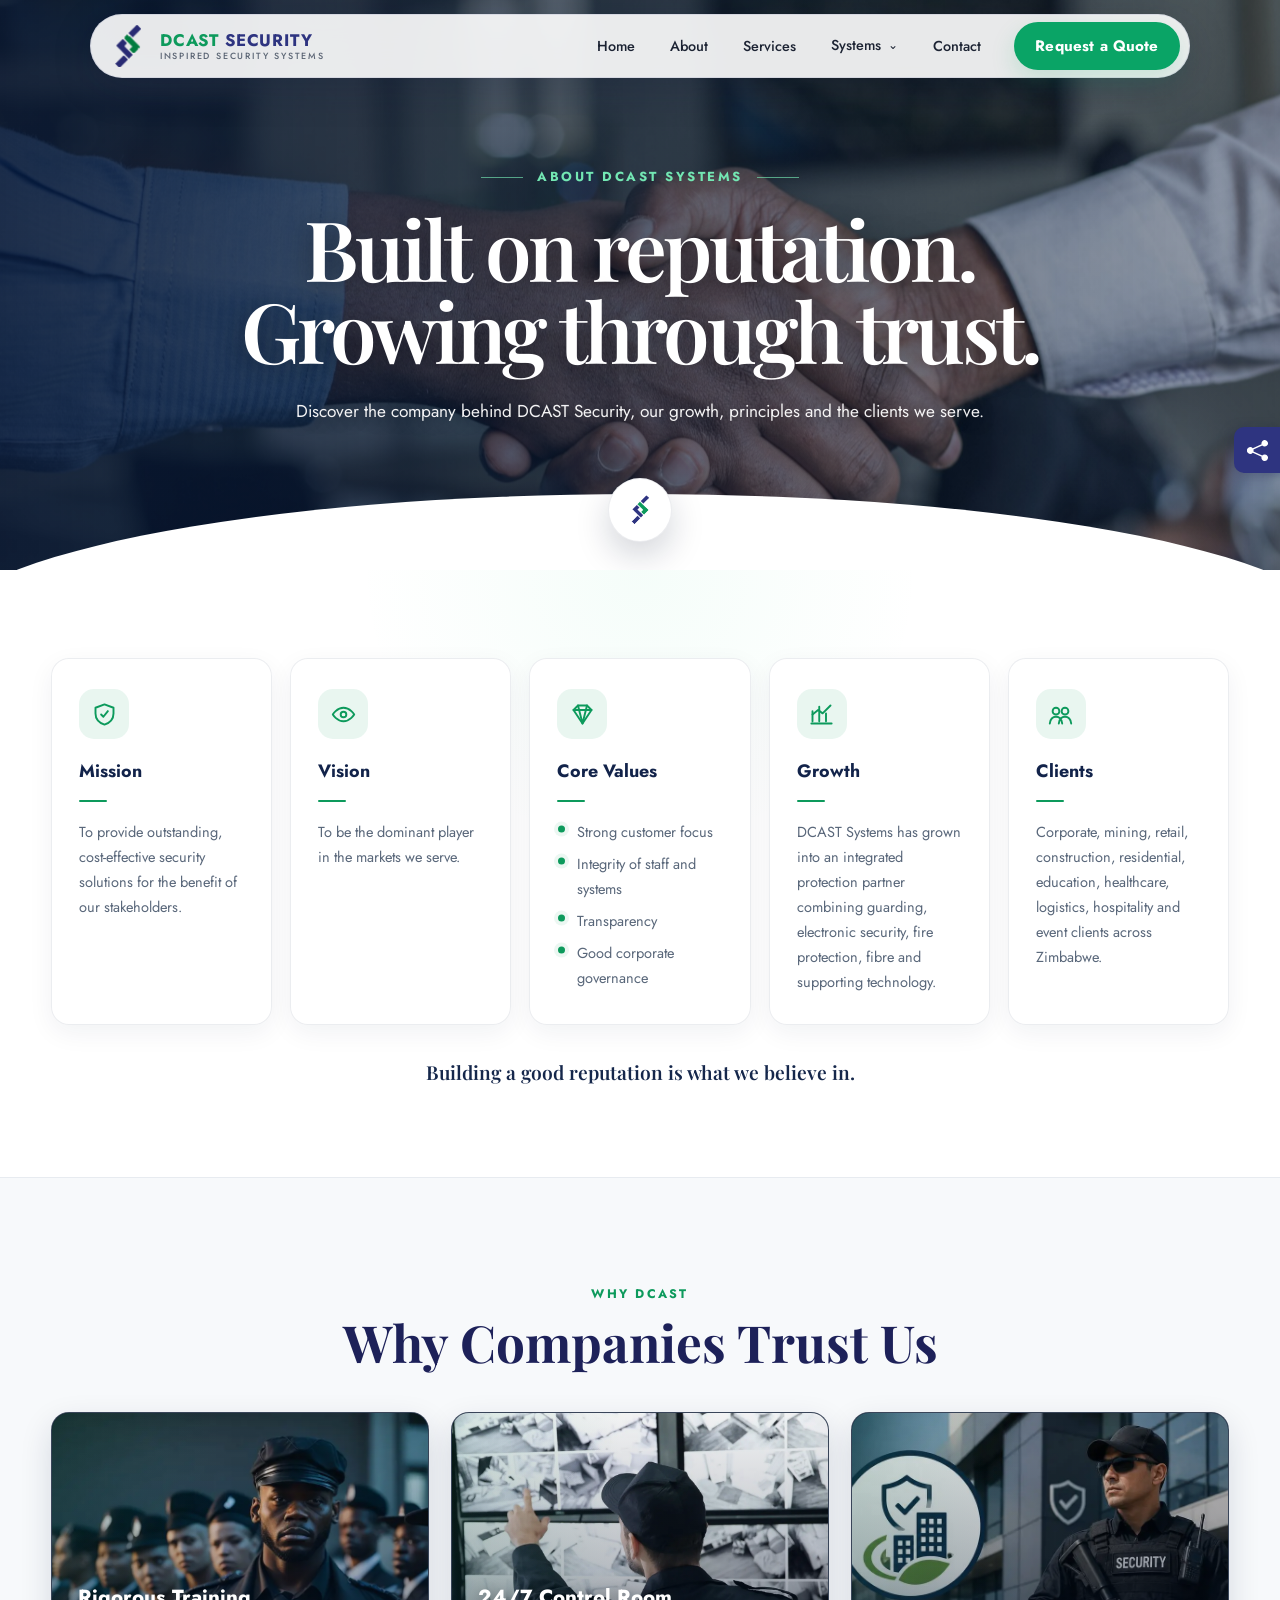
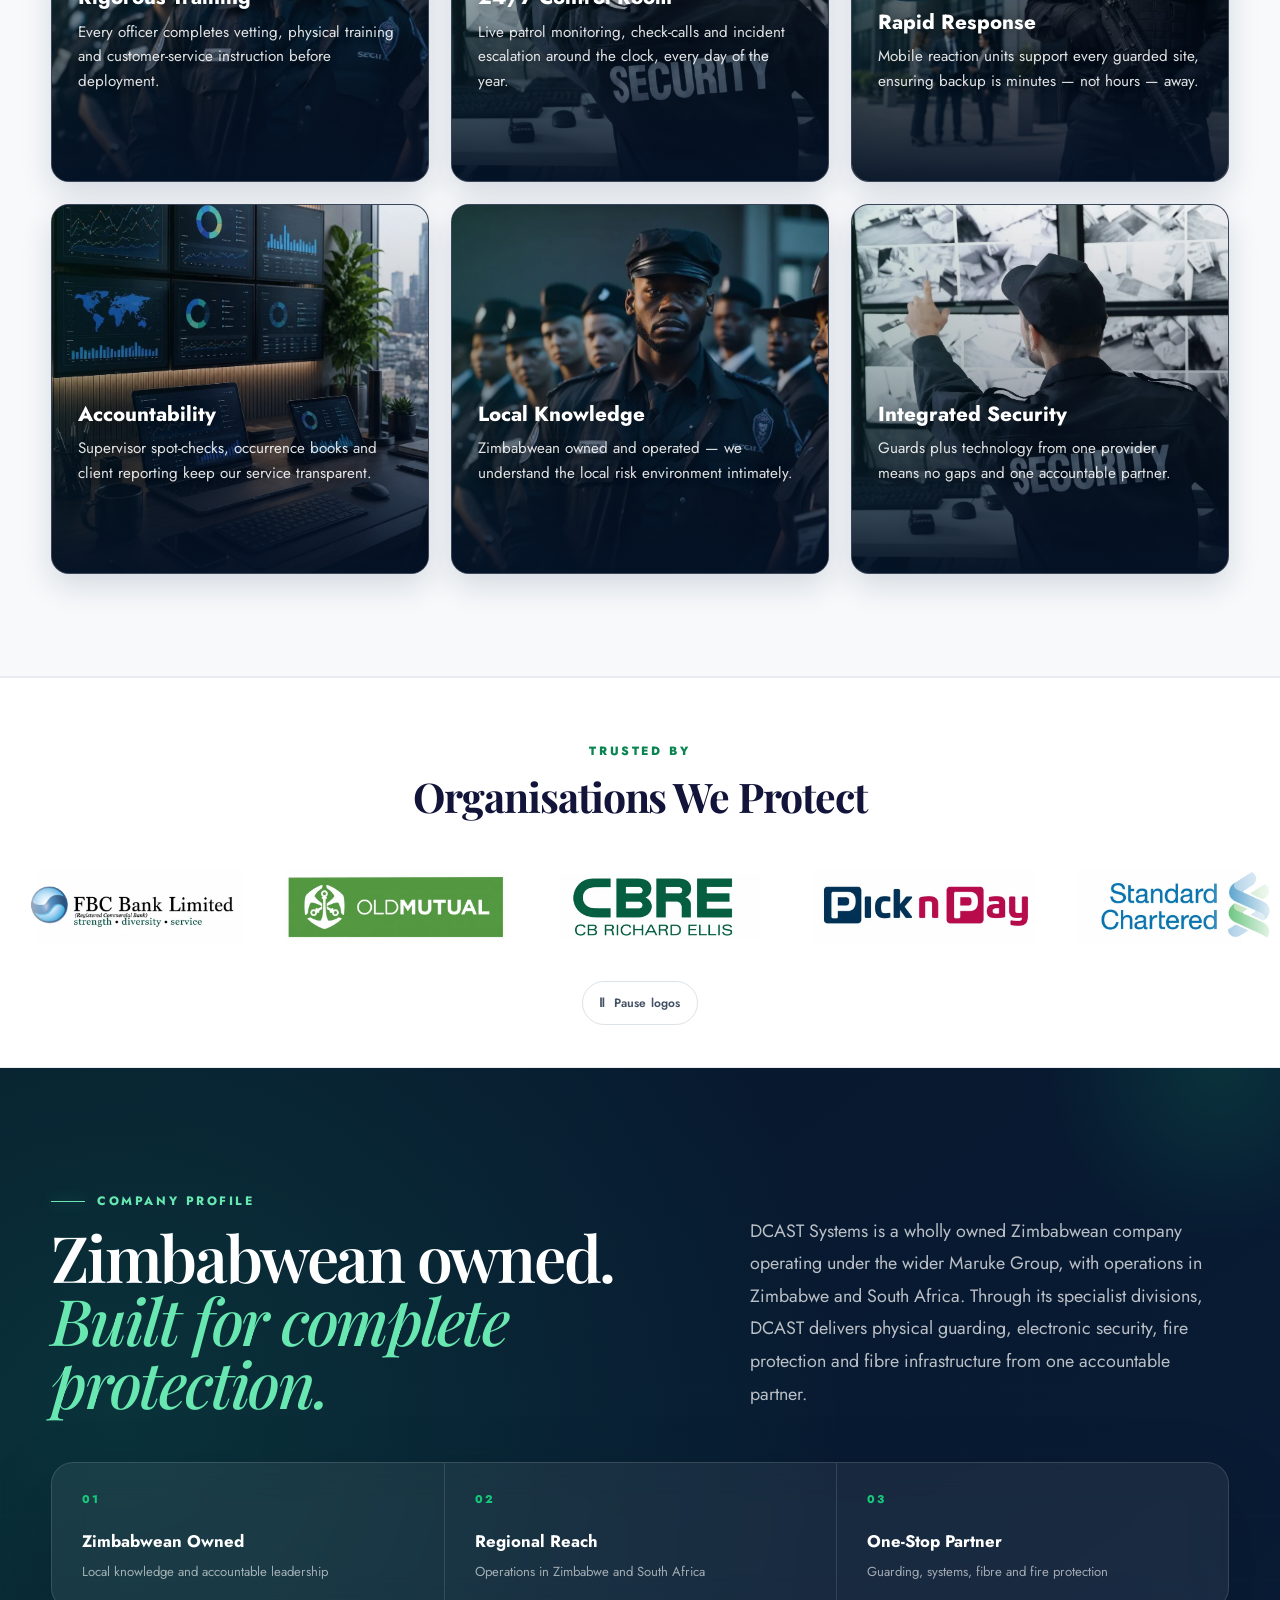
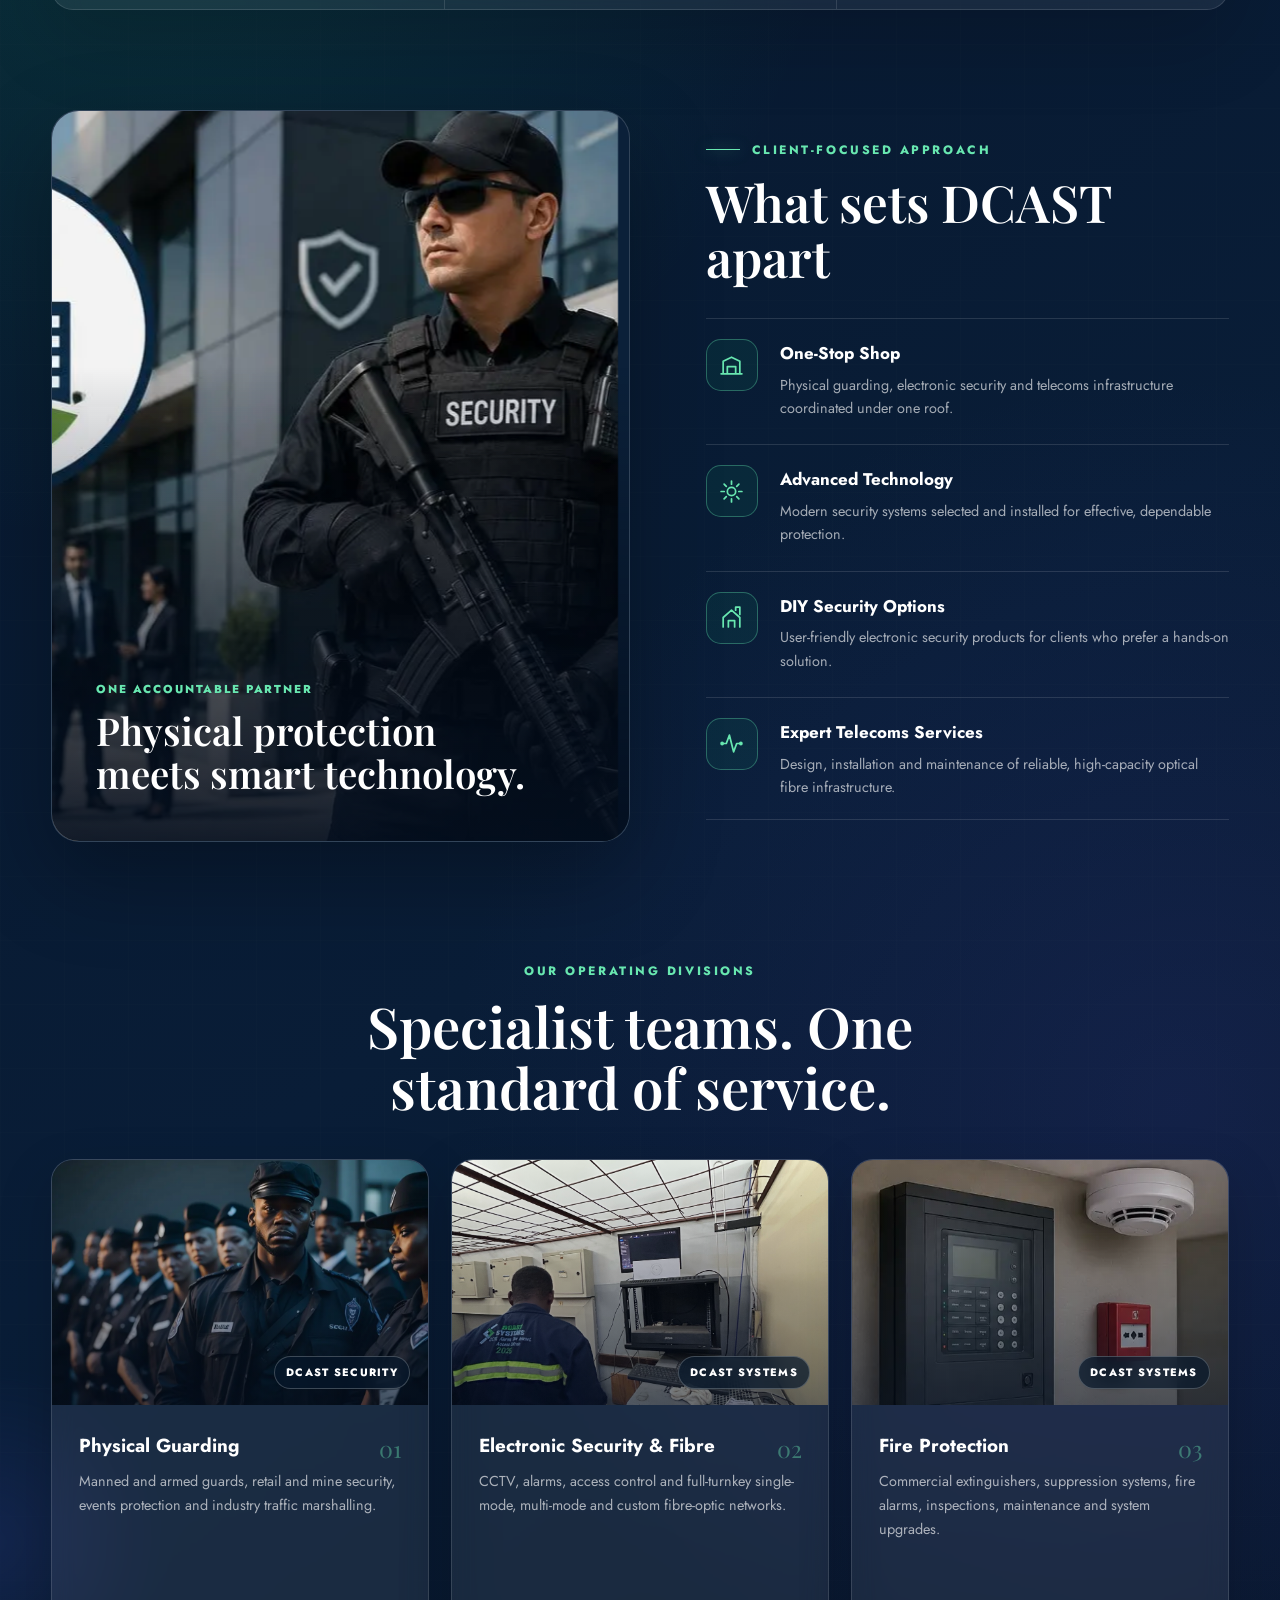
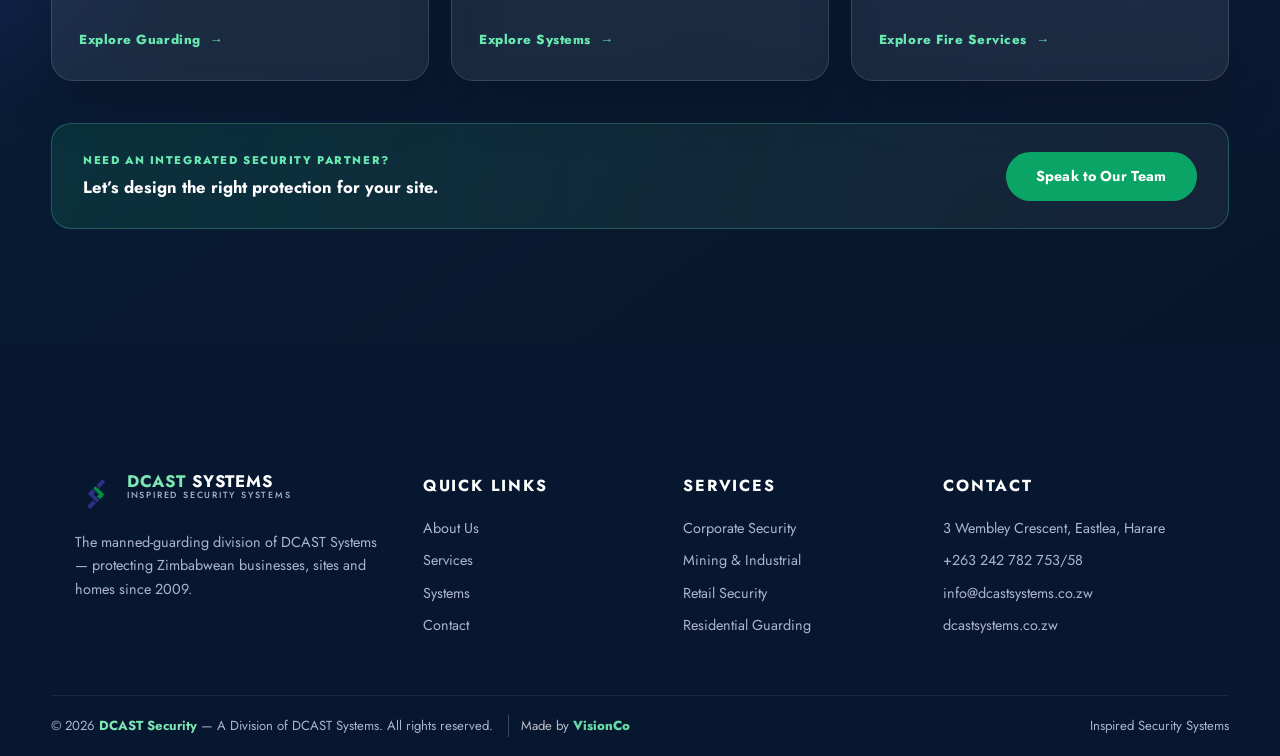
==== commit 8843431d: "Add exact DCAST map location and unify mobile header" ====
--- a/about/index.html
+++ b/about/index.html
@@ -1294,6 +1294,8 @@
 <script src="/assets/js/dcast-client-brands-20260831.js?v=20260831-134000" defer></script>
 <link rel="stylesheet" href="/assets/css/dcast-about-why-merged-20260831-141644.css?v=20260901-083000">
 <link rel="stylesheet" href="/assets/css/dcast-premium-company-profile-20260901.css?v=20260901-111000">
+
+<link rel="stylesheet" href="/assets/css/dcast-mobile-unified-20260901.css?v=20260901-140000">
 </head>
 <body>
 
@@ -1368,7 +1370,7 @@
 <div class="navwrap" id="navwrap">
   <div class="island">
     <a href="/" class="brand">
-      <img src="/assets/images/dcast-logo-mark-refined-20260830.png?v=20260830-190000" alt="DCAST logo" width="42" height="42">
+      <img src="/assets/images/dcast-logo-mark-mobile-hd-20260901.png?v=20260901-140000" alt="DCAST logo" width="30" height="46" decoding="async">
       <span class="brand-name"><span class="n1">DCAST <b>SECURITY</b></span><span class="n2">Inspired Security Systems</span></span>
     </a>
     <nav>
--- a/assets/css/dcast-mobile-unified-20260901.css
+++ b/assets/css/dcast-mobile-unified-20260901.css
@@ -0,0 +1,171 @@
+/* DCAST MOBILE-ONLY UNIFIED HEADER — 20260901
+   Matches the approved mobile format across every route.
+   Desktop/tablet layouts above 720px are untouched. */
+
+@media (max-width:720px){
+  body .navwrap{
+    position:fixed!important;
+    top:max(12px,env(safe-area-inset-top))!important;
+    left:0!important;
+    right:0!important;
+    width:100%!important;
+    padding:0 12px!important;
+    z-index:10000!important;
+  }
+
+  body .navwrap .island{
+    width:100%!important;
+    max-width:none!important;
+    height:76px!important;
+    min-height:76px!important;
+    padding:8px 10px 8px 18px!important;
+    gap:10px!important;
+    border:1px solid rgba(46,52,128,.10)!important;
+    border-radius:999px!important;
+    background:rgba(255,255,255,.96)!important;
+    box-shadow:0 15px 38px rgba(18,20,58,.18)!important;
+    backdrop-filter:blur(20px)!important;
+    -webkit-backdrop-filter:blur(20px)!important;
+  }
+
+  body .navwrap .brand{
+    display:flex!important;
+    align-items:center!important;
+    justify-content:flex-start!important;
+    gap:10px!important;
+    min-width:0!important;
+    max-width:calc(100% - 66px)!important;
+    margin:0 auto 0 0!important;
+    flex:1 1 auto!important;
+  }
+
+  body .navwrap .brand img{
+    display:block!important;
+    width:auto!important;
+    height:46px!important;
+    max-width:30px!important;
+    max-height:46px!important;
+    margin:0!important;
+    padding:0!important;
+    object-fit:contain!important;
+    object-position:center!important;
+    flex:0 0 auto!important;
+    image-rendering:auto!important;
+    filter:none!important;
+  }
+
+  body .navwrap .brand-name{
+    min-width:0!important;
+    gap:4px!important;
+    overflow:visible!important;
+  }
+
+  body .navwrap .brand-name .n1{
+    font-size:18px!important;
+    font-weight:800!important;
+    line-height:1!important;
+    letter-spacing:.055em!important;
+    white-space:nowrap!important;
+  }
+
+  body .navwrap .brand-name .n2{
+    font-size:8.2px!important;
+    font-weight:600!important;
+    line-height:1!important;
+    letter-spacing:.245em!important;
+    white-space:nowrap!important;
+  }
+
+  body .navwrap nav,
+  body .navwrap .cta-btn{
+    display:none!important;
+  }
+
+  body .navwrap .burger{
+    display:flex!important;
+    width:56px!important;
+    height:56px!important;
+    min-width:56px!important;
+    min-height:56px!important;
+    margin:0!important;
+    padding:0!important;
+    align-items:center!important;
+    justify-content:center!important;
+    gap:6px!important;
+    border:0!important;
+    border-radius:50%!important;
+    background:#2e3480!important;
+    box-shadow:none!important;
+    flex:0 0 56px!important;
+  }
+
+  body .navwrap .burger span{
+    width:25px!important;
+    height:3px!important;
+    background:#fff!important;
+    border-radius:99px!important;
+  }
+
+  body .mobile-menu{
+    top:calc(max(12px,env(safe-area-inset-top)) + 84px)!important;
+    left:12px!important;
+    right:12px!important;
+    width:auto!important;
+    max-height:calc(100dvh - 112px)!important;
+    overflow:auto!important;
+    z-index:9999!important;
+    border-radius:24px!important;
+  }
+
+  body .mobile-menu a{
+    min-height:48px!important;
+    display:flex!important;
+    align-items:center!important;
+  }
+}
+
+@media (max-width:390px){
+  body .navwrap .island{
+    height:72px!important;
+    min-height:72px!important;
+    padding-left:14px!important;
+  }
+
+  body .navwrap .brand{
+    gap:8px!important;
+    max-width:calc(100% - 60px)!important;
+  }
+
+  body .navwrap .brand img{
+    height:42px!important;
+    max-width:27px!important;
+    max-height:42px!important;
+  }
+
+  body .navwrap .brand-name .n1{
+    font-size:16px!important;
+    letter-spacing:.04em!important;
+  }
+
+  body .navwrap .brand-name .n2{
+    font-size:7px!important;
+    letter-spacing:.19em!important;
+  }
+
+  body .navwrap .burger{
+    width:52px!important;
+    height:52px!important;
+    min-width:52px!important;
+    min-height:52px!important;
+    flex-basis:52px!important;
+  }
+
+  body .mobile-menu{
+    top:calc(max(12px,env(safe-area-inset-top)) + 80px)!important;
+  }
+}
+
+@media (max-width:340px){
+  body .navwrap .brand-name .n1{font-size:14px!important}
+  body .navwrap .brand-name .n2{font-size:6.2px!important;letter-spacing:.14em!important}
+}
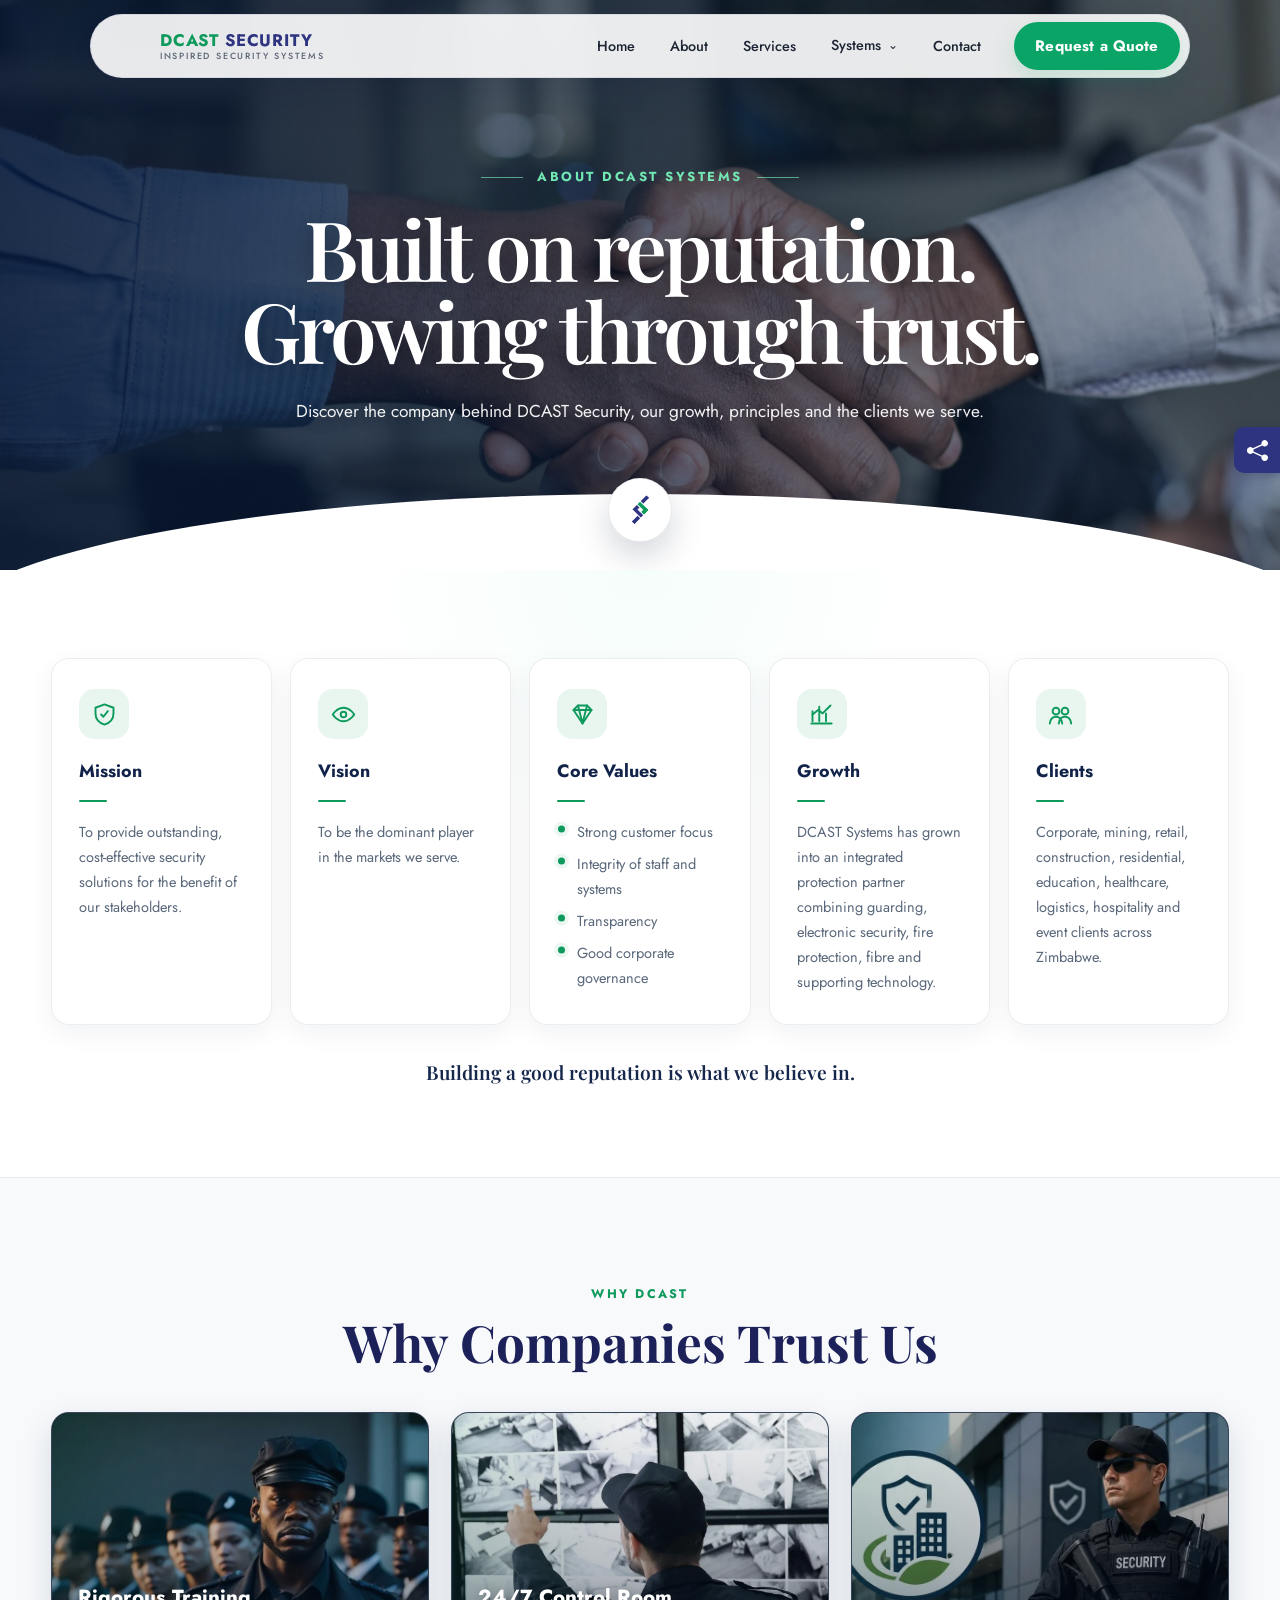
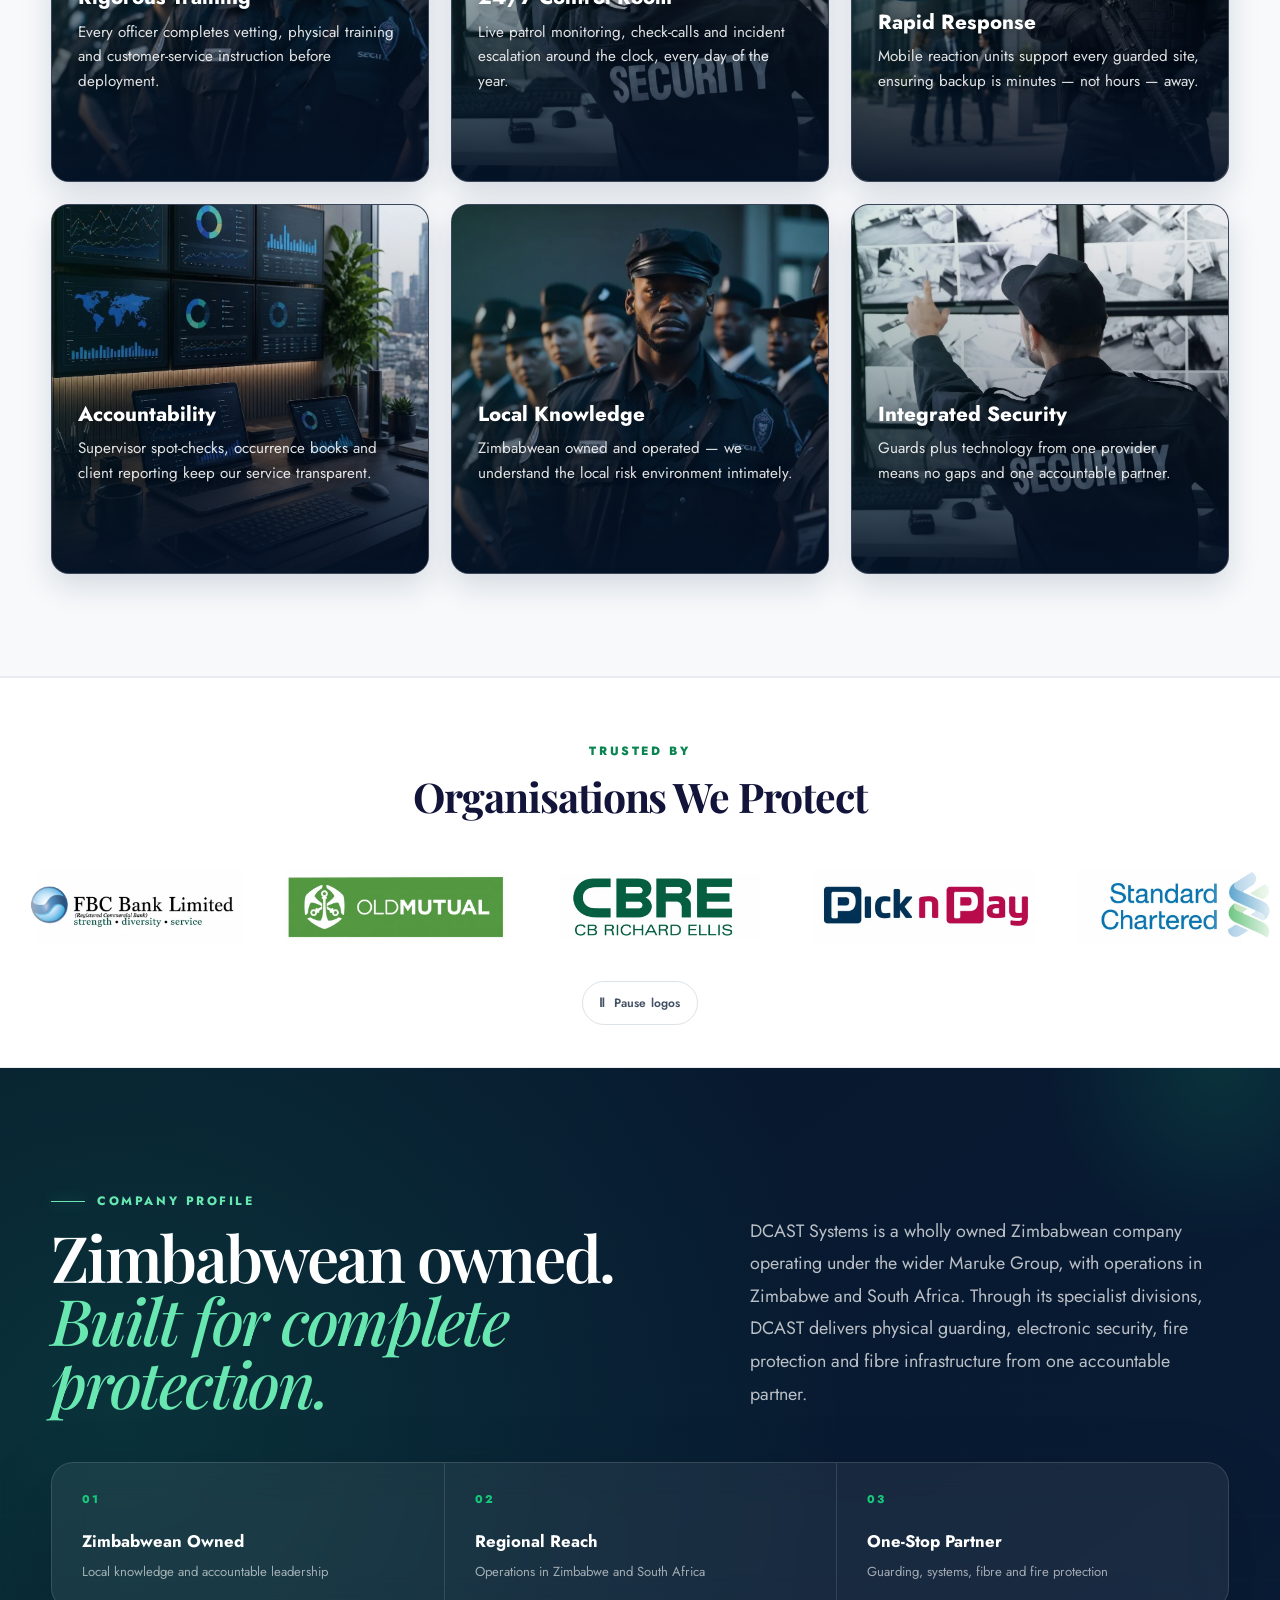
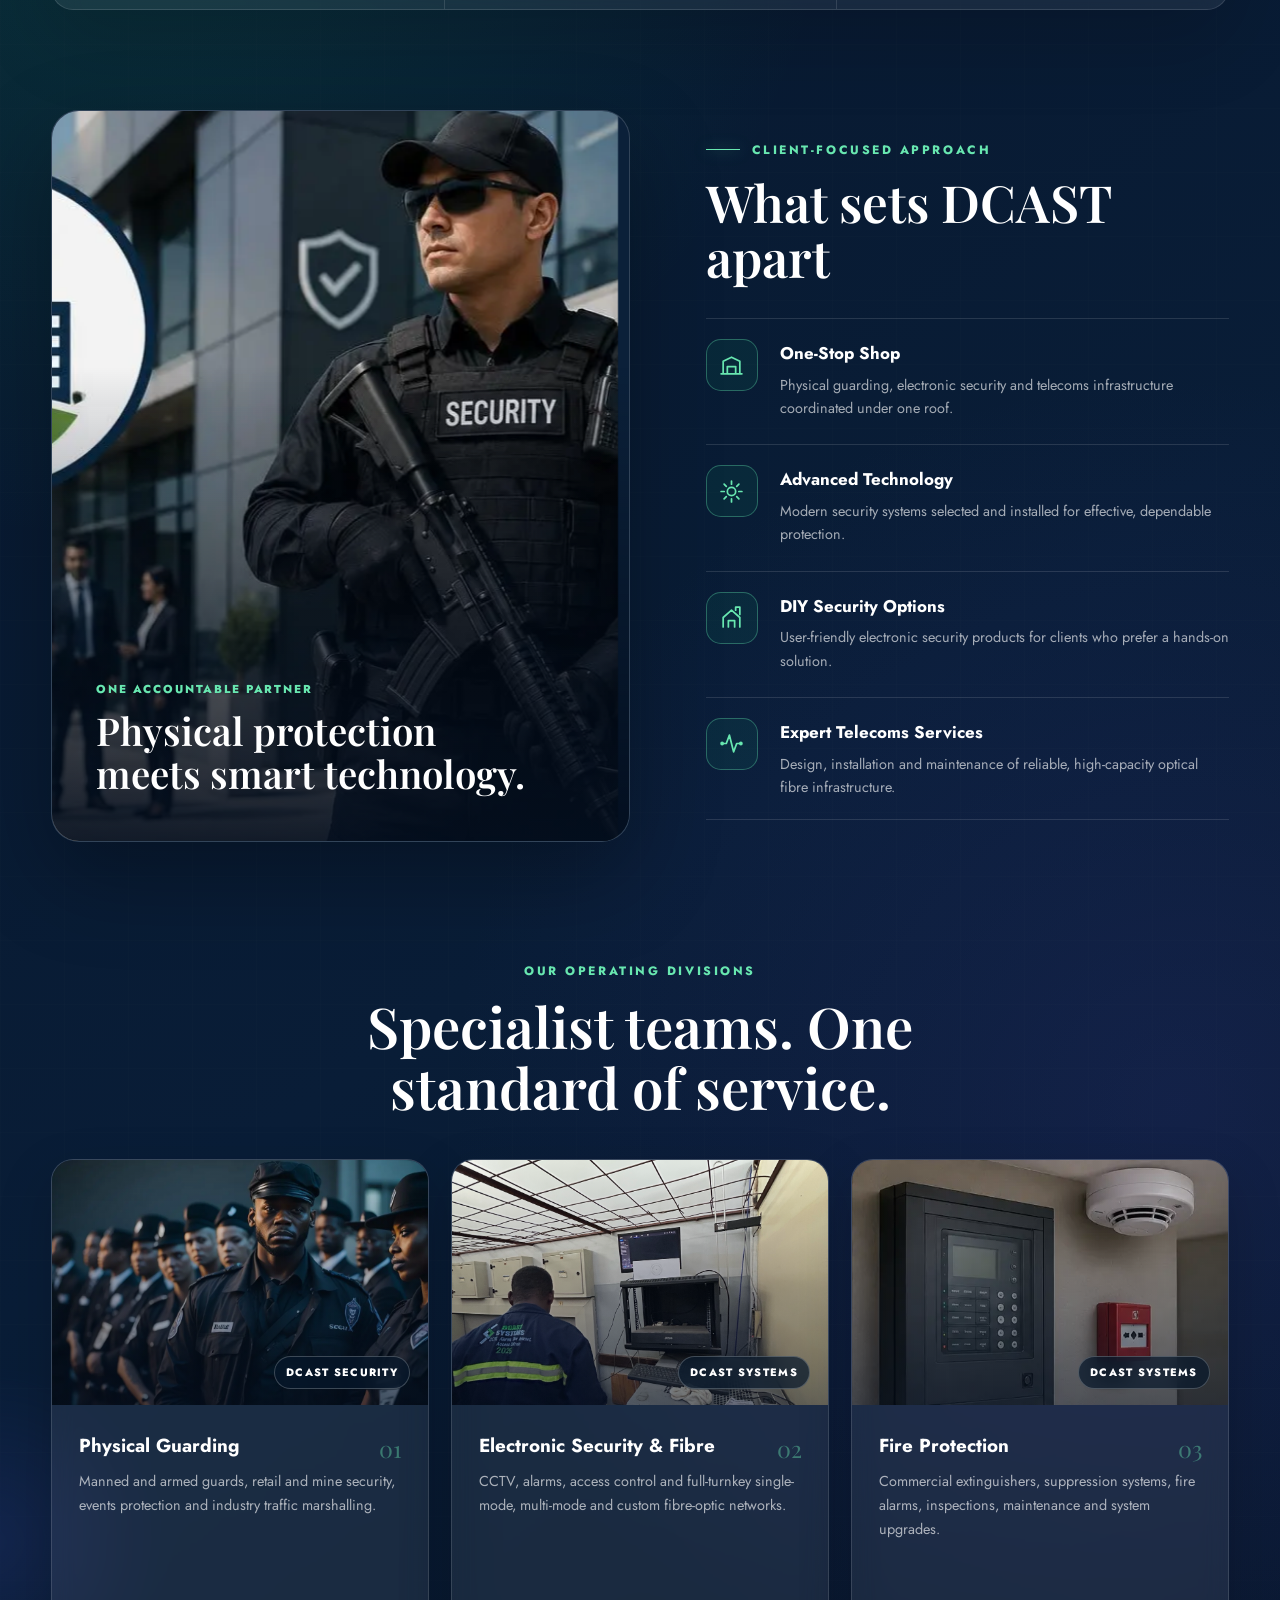
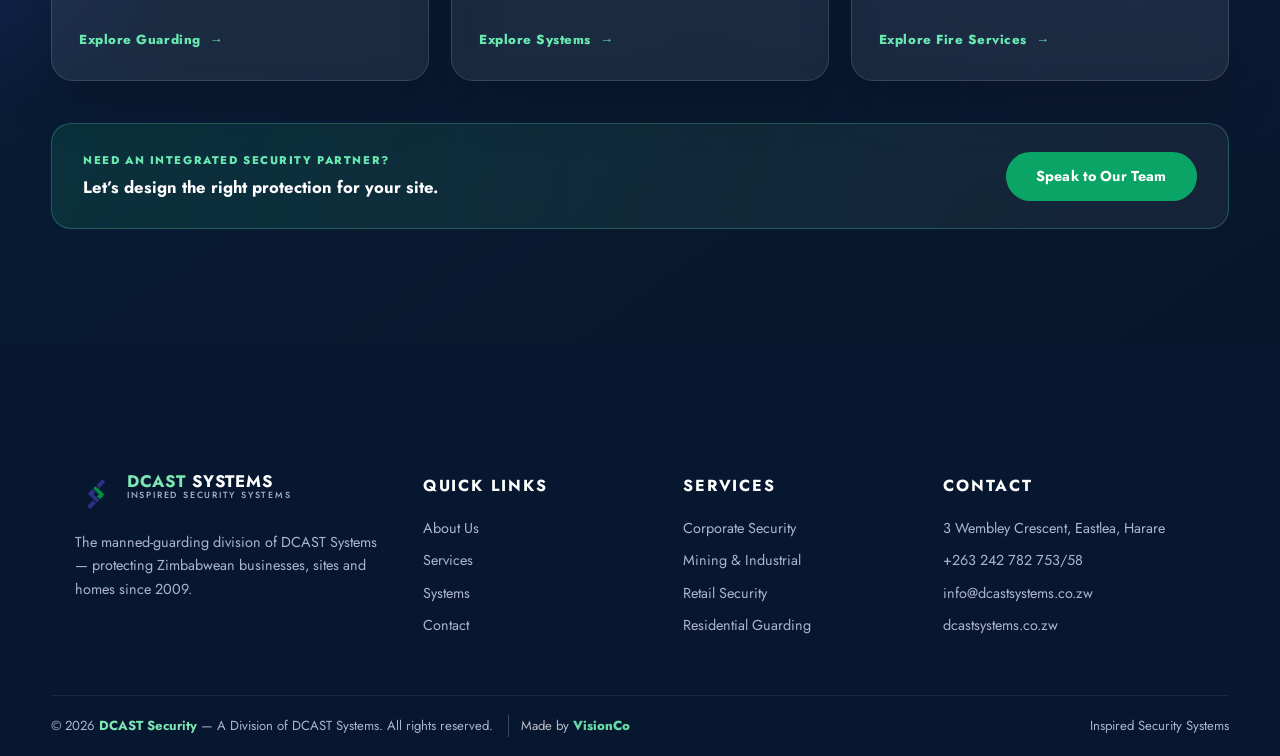
==== commit 9c4a0e7a: "Correct mobile logo size and unify subpage heroes" ====
--- a/about/index.html
+++ b/about/index.html
@@ -1296,6 +1296,8 @@
 <link rel="stylesheet" href="/assets/css/dcast-premium-company-profile-20260901.css?v=20260901-111000">
 
 <link rel="stylesheet" href="/assets/css/dcast-mobile-unified-20260901.css?v=20260901-140000">
+
+<link rel="stylesheet" href="/assets/css/dcast-mobile-subpage-hero-template-20260901.css?v=20260901-141500">
 </head>
 <body>
 
@@ -1370,7 +1372,10 @@
 <div class="navwrap" id="navwrap">
   <div class="island">
     <a href="/" class="brand">
-      <img src="/assets/images/dcast-logo-mark-mobile-hd-20260901.png?v=20260901-140000" alt="DCAST logo" width="30" height="46" decoding="async">
+      <picture class="dcast-nav-logo">
+        <source media="(max-width:720px)" srcset="/assets/images/dcast-logo-mark-mobile-hd-20260901.png?v=20260901-141500">
+        <img src="/assets/images/dcast-logo-mark-refined-20260830.png?v=20260830-190000" alt="DCAST logo" width="42" height="42" decoding="async">
+      </picture>
       <span class="brand-name"><span class="n1">DCAST <b>SECURITY</b></span><span class="n2">Inspired Security Systems</span></span>
     </a>
     <nav>
@@ -1435,10 +1440,22 @@
       <span>Growing through trust.</span>
     </h1>
     <p>Discover the company behind DCAST Security, our growth, principles and the clients we serve.</p>
+    <div class="dcast-mobile-hero-actions">
+      <a class="primary" href="/request-quote/">Request a Quote →</a>
+      <a class="secondary" href="/guarding-services/">Explore Services →</a>
+    </div>
   </div>
   <div class="dcast-about-v1-curve" aria-hidden="true"></div>
   <div class="dcast-about-v1-mark" aria-hidden="true"><img src="/assets/images/dcast-about-curve-mark-20260804-210201.png" alt=""></div>
 </section>
+<div class="dcast-mobile-page-seal" aria-hidden="true">
+  <svg viewBox="0 0 48 48" fill="none">
+    <path d="M24 5 39 11v11c0 10.2-6.2 17.2-15 21-8.8-3.8-15-10.8-15-21V11L24 5Z" stroke="currentColor" stroke-width="3"/>
+    <path d="m17 24 5 5 10-11" stroke="currentColor" stroke-width="3" stroke-linecap="round" stroke-linejoin="round"/>
+  </svg>
+  <strong>DCAST</strong>
+  <small>SECURITY</small>
+</div>
 
 <!-- DCAST_ABOUT_DESIGN_ONE_CARDS_20260804 -->
 <section class="dcast-about-v1-foundations" aria-labelledby="dcast-about-foundations-title">
--- a/assets/css/dcast-mobile-unified-20260901.css
+++ b/assets/css/dcast-mobile-unified-20260901.css
@@ -1,6 +1,6 @@
-/* DCAST MOBILE-ONLY UNIFIED HEADER — 20260901
-   Matches the approved mobile format across every route.
-   Desktop/tablet layouts above 720px are untouched. */
+/* DCAST MOBILE-ONLY UNIFIED HEADER — corrected 20260901
+   Keeps the original approved mobile proportions while using the refined source asset.
+   No rules in this file affect screens wider than 720px. */
 
 @media (max-width:720px){
   body .navwrap{
@@ -9,42 +9,43 @@
     left:0!important;
     right:0!important;
     width:100%!important;
-    padding:0 12px!important;
+    padding:0 10px!important;
     z-index:10000!important;
   }
 
   body .navwrap .island{
     width:100%!important;
     max-width:none!important;
-    height:76px!important;
-    min-height:76px!important;
-    padding:8px 10px 8px 18px!important;
-    gap:10px!important;
+    height:58px!important;
+    min-height:58px!important;
+    padding:6px 7px 6px 14px!important;
+    gap:8px!important;
     border:1px solid rgba(46,52,128,.10)!important;
     border-radius:999px!important;
     background:rgba(255,255,255,.96)!important;
-    box-shadow:0 15px 38px rgba(18,20,58,.18)!important;
-    backdrop-filter:blur(20px)!important;
-    -webkit-backdrop-filter:blur(20px)!important;
+    box-shadow:0 10px 30px rgba(18,20,58,.17)!important;
+    backdrop-filter:blur(18px)!important;
+    -webkit-backdrop-filter:blur(18px)!important;
   }
 
   body .navwrap .brand{
     display:flex!important;
     align-items:center!important;
     justify-content:flex-start!important;
-    gap:10px!important;
+    gap:9px!important;
     min-width:0!important;
-    max-width:calc(100% - 66px)!important;
+    max-width:calc(100% - 54px)!important;
     margin:0 auto 0 0!important;
     flex:1 1 auto!important;
   }
 
+  /* Same apparent size as the approved original; only the source is sharper. */
   body .navwrap .brand img{
     display:block!important;
-    width:auto!important;
-    height:46px!important;
-    max-width:30px!important;
-    max-height:46px!important;
+    width:38px!important;
+    height:27px!important;
+    max-width:38px!important;
+    max-height:27px!important;
     margin:0!important;
     padding:0!important;
     object-fit:contain!important;
@@ -52,27 +53,28 @@
     flex:0 0 auto!important;
     image-rendering:auto!important;
     filter:none!important;
+    transform:none!important;
   }
 
   body .navwrap .brand-name{
     min-width:0!important;
-    gap:4px!important;
+    gap:3px!important;
     overflow:visible!important;
   }
 
   body .navwrap .brand-name .n1{
-    font-size:18px!important;
+    font-size:16px!important;
     font-weight:800!important;
     line-height:1!important;
-    letter-spacing:.055em!important;
+    letter-spacing:.05em!important;
     white-space:nowrap!important;
   }
 
   body .navwrap .brand-name .n2{
-    font-size:8.2px!important;
+    font-size:7px!important;
     font-weight:600!important;
     line-height:1!important;
-    letter-spacing:.245em!important;
+    letter-spacing:.21em!important;
     white-space:nowrap!important;
   }
 
@@ -83,89 +85,49 @@
 
   body .navwrap .burger{
     display:flex!important;
-    width:56px!important;
-    height:56px!important;
-    min-width:56px!important;
-    min-height:56px!important;
+    width:44px!important;
+    height:44px!important;
+    min-width:44px!important;
+    min-height:44px!important;
     margin:0!important;
     padding:0!important;
     align-items:center!important;
     justify-content:center!important;
-    gap:6px!important;
+    gap:5px!important;
     border:0!important;
     border-radius:50%!important;
     background:#2e3480!important;
     box-shadow:none!important;
-    flex:0 0 56px!important;
+    flex:0 0 44px!important;
   }
 
   body .navwrap .burger span{
-    width:25px!important;
-    height:3px!important;
+    width:21px!important;
+    height:2.5px!important;
     background:#fff!important;
     border-radius:99px!important;
   }
 
   body .mobile-menu{
-    top:calc(max(12px,env(safe-area-inset-top)) + 84px)!important;
-    left:12px!important;
-    right:12px!important;
+    top:calc(max(12px,env(safe-area-inset-top)) + 66px)!important;
+    left:10px!important;
+    right:10px!important;
     width:auto!important;
-    max-height:calc(100dvh - 112px)!important;
+    max-height:calc(100dvh - 94px)!important;
     overflow:auto!important;
     z-index:9999!important;
-    border-radius:24px!important;
+    border-radius:22px!important;
   }
 
   body .mobile-menu a{
-    min-height:48px!important;
+    min-height:46px!important;
     display:flex!important;
     align-items:center!important;
   }
 }
 
-@media (max-width:390px){
-  body .navwrap .island{
-    height:72px!important;
-    min-height:72px!important;
-    padding-left:14px!important;
-  }
-
-  body .navwrap .brand{
-    gap:8px!important;
-    max-width:calc(100% - 60px)!important;
-  }
-
-  body .navwrap .brand img{
-    height:42px!important;
-    max-width:27px!important;
-    max-height:42px!important;
-  }
-
-  body .navwrap .brand-name .n1{
-    font-size:16px!important;
-    letter-spacing:.04em!important;
-  }
-
-  body .navwrap .brand-name .n2{
-    font-size:7px!important;
-    letter-spacing:.19em!important;
-  }
-
-  body .navwrap .burger{
-    width:52px!important;
-    height:52px!important;
-    min-width:52px!important;
-    min-height:52px!important;
-    flex-basis:52px!important;
-  }
-
-  body .mobile-menu{
-    top:calc(max(12px,env(safe-area-inset-top)) + 80px)!important;
-  }
+@media (max-width:350px){
+  body .navwrap .brand{gap:7px!important}
+  body .navwrap .brand-name .n1{font-size:14.5px!important}
+  body .navwrap .brand-name .n2{font-size:6.2px!important;letter-spacing:.16em!important}
 }
-
-@media (max-width:340px){
-  body .navwrap .brand-name .n1{font-size:14px!important}
-  body .navwrap .brand-name .n2{font-size:6.2px!important;letter-spacing:.14em!important}
-}
--- a/assets/css/dcast-mobile-subpage-hero-template-20260901.css
+++ b/assets/css/dcast-mobile-subpage-hero-template-20260901.css
@@ -0,0 +1,355 @@
+/* DCAST SUBPAGE MOBILE HERO TEMPLATE — 20260901
+   Applies the approved homepage hero treatment to subpages on mobile only. */
+
+.dcast-mobile-page-seal,
+.dcast-mobile-hero-actions,
+.dcast-contact-mobile-hero{
+  display:none!important;
+}
+
+@media (max-width:720px){
+  /* Shared homepage-style hero structure */
+  body .dcast-about-v1-hero,
+  body .sys-hero,
+  body .dcast-page-banner,
+  body .dcast-contact-mobile-hero{
+    position:relative!important;
+    isolation:isolate!important;
+    width:100%!important;
+    min-height:100svh!important;
+    margin:0!important;
+    border-radius:0 0 28px 28px!important;
+    overflow:hidden!important;
+    background-color:#071224!important;
+  }
+
+  /* About, Services and Why Us */
+  body .dcast-about-v1-hero{
+    display:flex!important;
+    align-items:flex-end!important;
+    justify-content:center!important;
+    padding:112px 16px 82px!important;
+  }
+
+  body .dcast-about-v1-photo{
+    inset:0!important;
+    z-index:-3!important;
+    background-position:62% center!important;
+    background-size:cover!important;
+    filter:none!important;
+    transform:translateZ(0) scale(1.08)!important;
+  }
+
+  body.dcast-guarding-page .dcast-about-v1-photo{
+    background-position:58% 35%!important;
+  }
+
+  body .dcast-about-v1-overlay{
+    inset:0!important;
+    z-index:-2!important;
+    background:
+      linear-gradient(180deg,rgba(4,10,22,.25) 0%,rgba(4,10,22,.44) 36%,rgba(4,10,22,.88) 76%,rgba(4,10,22,.97) 100%)!important;
+  }
+
+  body .dcast-about-v1-content{
+    width:calc(100% - 4px)!important;
+    max-width:620px!important;
+    margin:0 auto!important;
+    display:flex!important;
+    flex-direction:column!important;
+    align-items:center!important;
+    text-align:center!important;
+  }
+
+  body .dcast-about-v1-eyebrow,
+  body .sys-hero .sys-kicker,
+  body .dcast-page-banner .container>span,
+  body .dcast-contact-mobile-hero .dcast-mobile-hero-eyebrow{
+    display:inline-flex!important;
+    align-items:center!important;
+    justify-content:center!important;
+    width:auto!important;
+    max-width:100%!important;
+    margin:0 auto 18px!important;
+    padding:11px 16px!important;
+    border:1px solid rgba(255,255,255,.14)!important;
+    border-radius:999px!important;
+    background:rgba(24,31,78,.82)!important;
+    color:#70e7b5!important;
+    font-family:'Jost',sans-serif!important;
+    font-size:.68rem!important;
+    font-weight:700!important;
+    line-height:1.25!important;
+    letter-spacing:.15em!important;
+    text-align:center!important;
+    text-transform:uppercase!important;
+    box-shadow:0 10px 28px rgba(0,0,0,.18)!important;
+    backdrop-filter:blur(9px)!important;
+    -webkit-backdrop-filter:blur(9px)!important;
+  }
+
+  body .dcast-about-v1-eyebrow::before,
+  body .dcast-about-v1-eyebrow::after{
+    display:none!important;
+  }
+
+  body .dcast-about-v1-hero h1,
+  body .sys-hero .sys-hero-title,
+  body .dcast-page-banner h1,
+  body .dcast-contact-mobile-hero h1{
+    width:100%!important;
+    max-width:620px!important;
+    margin:0 auto!important;
+    color:#fff!important;
+    font-family:'Jost',sans-serif!important;
+    font-size:clamp(2.15rem,10vw,3.25rem)!important;
+    font-weight:800!important;
+    line-height:.98!important;
+    letter-spacing:-.04em!important;
+    text-align:center!important;
+    text-transform:uppercase!important;
+    text-wrap:balance!important;
+    text-shadow:0 8px 30px rgba(0,0,0,.50)!important;
+  }
+
+  body .dcast-about-v1-hero p,
+  body .sys-hero .sys-copy,
+  body .dcast-page-banner p,
+  body .dcast-contact-mobile-hero p{
+    width:100%!important;
+    max-width:560px!important;
+    margin:20px auto 24px!important;
+    color:rgba(255,255,255,.86)!important;
+    font-family:'Jost',sans-serif!important;
+    font-size:.95rem!important;
+    font-weight:400!important;
+    line-height:1.55!important;
+    text-align:center!important;
+    text-shadow:0 3px 18px rgba(0,0,0,.44)!important;
+  }
+
+  body .dcast-about-v1-curve,
+  body .dcast-about-v1-mark{
+    display:none!important;
+  }
+
+  /* Homepage-style action buttons on each mobile subpage hero */
+  body .dcast-mobile-hero-actions,
+  body .sys-hero-actions{
+    display:grid!important;
+    grid-template-columns:1fr!important;
+    gap:10px!important;
+    width:100%!important;
+    max-width:560px!important;
+    margin:0 auto!important;
+  }
+
+  body .dcast-mobile-hero-actions a,
+  body .sys-hero-actions .sys-btn{
+    width:100%!important;
+    min-height:54px!important;
+    display:flex!important;
+    align-items:center!important;
+    justify-content:center!important;
+    padding:0 22px!important;
+    border-radius:999px!important;
+    font-family:'Jost',sans-serif!important;
+    font-size:.93rem!important;
+    font-weight:700!important;
+    line-height:1.2!important;
+    text-align:center!important;
+  }
+
+  body .dcast-mobile-hero-actions .primary{
+    border:1px solid #0cad70!important;
+    background:#0cad70!important;
+    color:#fff!important;
+    box-shadow:0 14px 34px rgba(12,173,112,.28)!important;
+  }
+
+  body .dcast-mobile-hero-actions .secondary{
+    border:1.5px solid rgba(255,255,255,.76)!important;
+    background:rgba(6,14,28,.34)!important;
+    color:#fff!important;
+    backdrop-filter:blur(5px)!important;
+  }
+
+  /* Systems: keep its photograph, simplify the collage into the same mobile hierarchy */
+  body .sys-hero{
+    display:flex!important;
+    align-items:flex-end!important;
+    padding:0!important;
+  }
+
+  body .sys-hero::before{
+    inset:0!important;
+    width:auto!important;
+    height:auto!important;
+    background-position:68% center!important;
+    background-size:cover!important;
+    filter:none!important;
+    transform:translateZ(0) scale(1.04)!important;
+    opacity:1!important;
+  }
+
+  body .sys-hero::after{
+    inset:0!important;
+    background:linear-gradient(180deg,rgba(4,10,22,.25),rgba(4,10,22,.46) 38%,rgba(4,10,22,.90) 78%,rgba(4,10,22,.98))!important;
+  }
+
+  body .sys-hero-grid{
+    width:calc(100% - 28px)!important;
+    min-height:100svh!important;
+    margin:0 auto!important;
+    padding:112px 0 82px!important;
+    display:flex!important;
+    align-items:flex-end!important;
+  }
+
+  body .sys-hero-copy{
+    width:100%!important;
+    max-width:620px!important;
+    margin:0 auto!important;
+    padding:0!important;
+    display:flex!important;
+    flex-direction:column!important;
+    align-items:center!important;
+    text-align:center!important;
+  }
+
+  body .sys-hero-title br{display:none!important}
+  body .sys-hero-title .green{color:#55e2ab!important}
+  body .sys-hero-visual,
+  body .sys-feature-strip{display:none!important}
+
+  /* Request Quote banner */
+  body .dcast-page-banner{
+    display:flex!important;
+    align-items:flex-end!important;
+    justify-content:center!important;
+    padding:112px 16px 82px!important;
+    background-image:
+      linear-gradient(180deg,rgba(4,10,22,.25),rgba(4,10,22,.48) 40%,rgba(4,10,22,.92) 82%,rgba(4,10,22,.98)),
+      url('/assets/images/dcast-shared-hero.jpg')!important;
+    background-position:center!important;
+    background-size:cover!important;
+  }
+
+  body .dcast-page-banner>.container{
+    position:relative!important;
+    z-index:2!important;
+    width:100%!important;
+    max-width:620px!important;
+    margin:0 auto!important;
+    display:flex!important;
+    flex-direction:column!important;
+    align-items:center!important;
+    text-align:center!important;
+  }
+
+  /* Contact gets a clean hero, then the existing contact details and form */
+  body .dcast-contact-mobile-hero{
+    display:flex!important;
+    align-items:flex-end!important;
+    justify-content:center!important;
+    padding:112px 16px 82px!important;
+    background-image:
+      linear-gradient(180deg,rgba(4,10,22,.25),rgba(4,10,22,.46) 38%,rgba(4,10,22,.91) 80%,rgba(4,10,22,.98)),
+      url('/assets/images/dcast-shared-hero.jpg')!important;
+    background-position:center!important;
+    background-size:cover!important;
+  }
+
+  body .dcast-contact-mobile-hero>.container{
+    position:relative!important;
+    z-index:2!important;
+    width:100%!important;
+    max-width:620px!important;
+    margin:0 auto!important;
+    display:flex!important;
+    flex-direction:column!important;
+    align-items:center!important;
+    text-align:center!important;
+  }
+
+  body .dcast-premium-contact-page>.dcast-contact-mobile-hero+.dcast-mobile-page-seal+section{
+    padding-top:62px!important;
+  }
+
+  body .dcast-contact-left>.dcast-contact-eyebrow,
+  body .dcast-contact-left>.dcast-contact-heading,
+  body .dcast-contact-left>.dcast-contact-accent,
+  body .dcast-contact-left>.dcast-contact-lead{
+    display:none!important;
+  }
+
+  /* Matching overlap seal used between every mobile hero and page content */
+  body .dcast-mobile-page-seal{
+    position:relative!important;
+    z-index:20!important;
+    width:86px!important;
+    height:86px!important;
+    margin:-43px auto 18px!important;
+    display:flex!important;
+    flex-direction:column!important;
+    align-items:center!important;
+    justify-content:center!important;
+    border:8px solid #fff!important;
+    border-radius:50%!important;
+    background:#fff!important;
+    color:#10223f!important;
+    box-shadow:0 15px 35px rgba(10,25,50,.22)!important;
+  }
+
+  body .dcast-mobile-page-seal::before{
+    content:''!important;
+    position:absolute!important;
+    inset:2px!important;
+    border:1px dashed rgba(16,34,63,.34)!important;
+    border-radius:50%!important;
+  }
+
+  body .dcast-mobile-page-seal svg{
+    position:relative!important;
+    z-index:1!important;
+    width:26px!important;
+    height:26px!important;
+    color:#0cad70!important;
+  }
+
+  body .dcast-mobile-page-seal strong{
+    position:relative!important;
+    z-index:1!important;
+    margin-top:1px!important;
+    color:#10223f!important;
+    font-family:'Jost',sans-serif!important;
+    font-size:.62rem!important;
+    line-height:1!important;
+    letter-spacing:.13em!important;
+  }
+
+  body .dcast-mobile-page-seal small{
+    position:relative!important;
+    z-index:1!important;
+    margin-top:3px!important;
+    color:#607086!important;
+    font-family:'Jost',sans-serif!important;
+    font-size:.44rem!important;
+    line-height:1!important;
+    letter-spacing:.18em!important;
+  }
+}
+
+@media (max-width:380px){
+  body .dcast-about-v1-hero h1,
+  body .sys-hero .sys-hero-title,
+  body .dcast-page-banner h1,
+  body .dcast-contact-mobile-hero h1{
+    font-size:clamp(1.95rem,9.5vw,2.55rem)!important;
+  }
+}
+
+@media (prefers-reduced-motion:reduce){
+  body .dcast-about-v1-photo,
+  body .sys-hero::before{transform:none!important}
+}
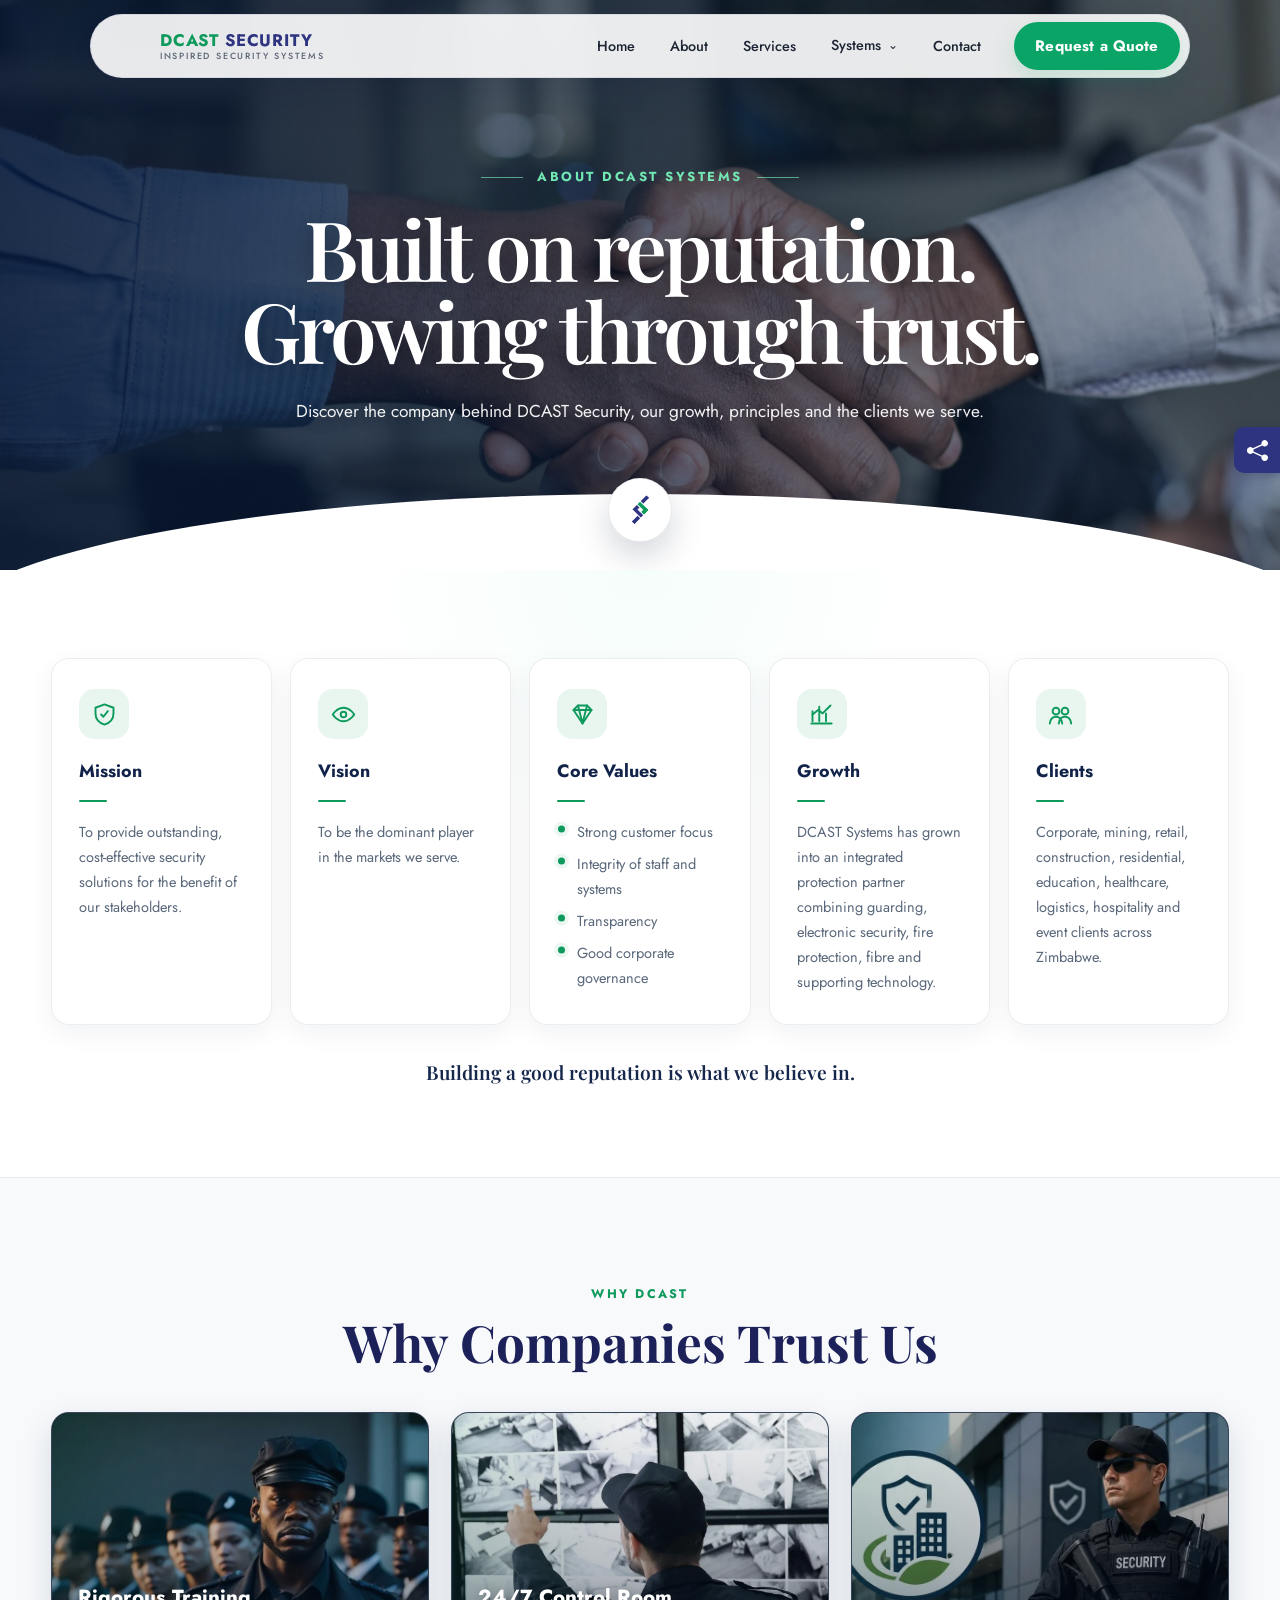
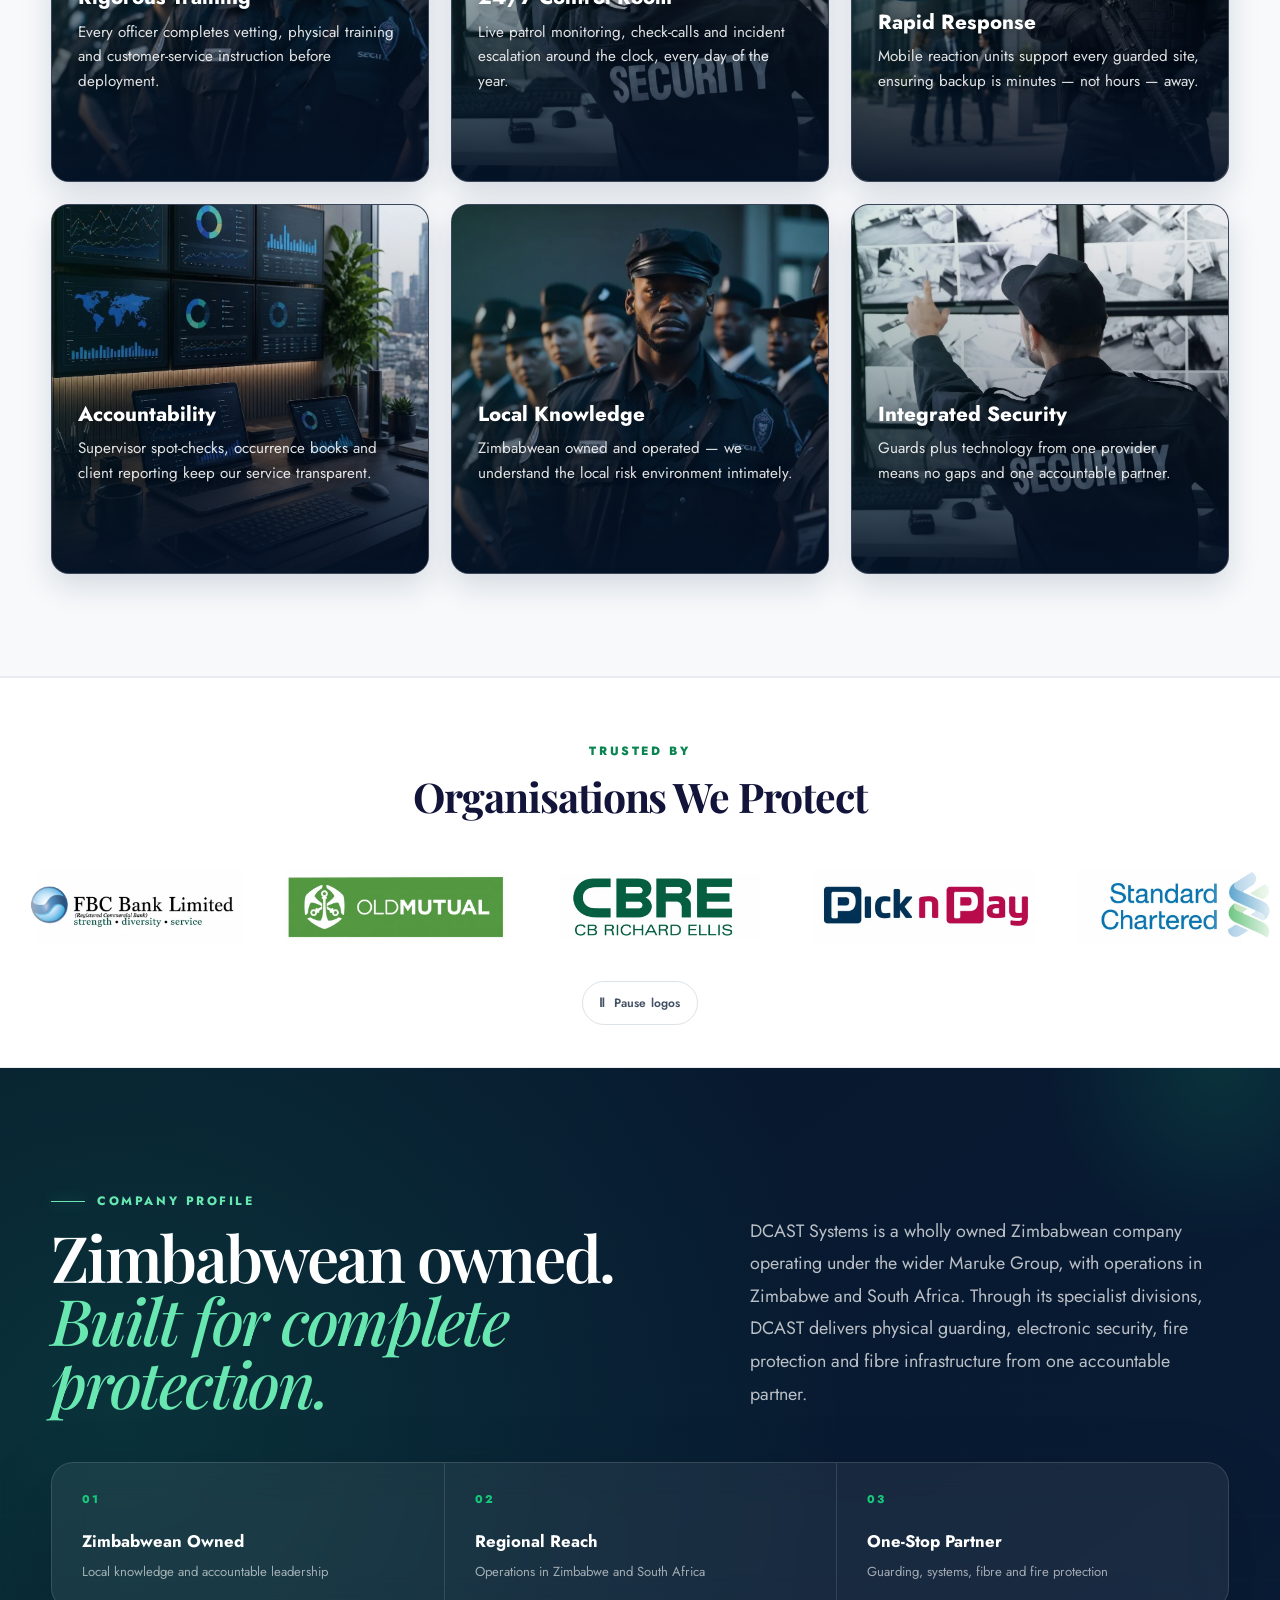
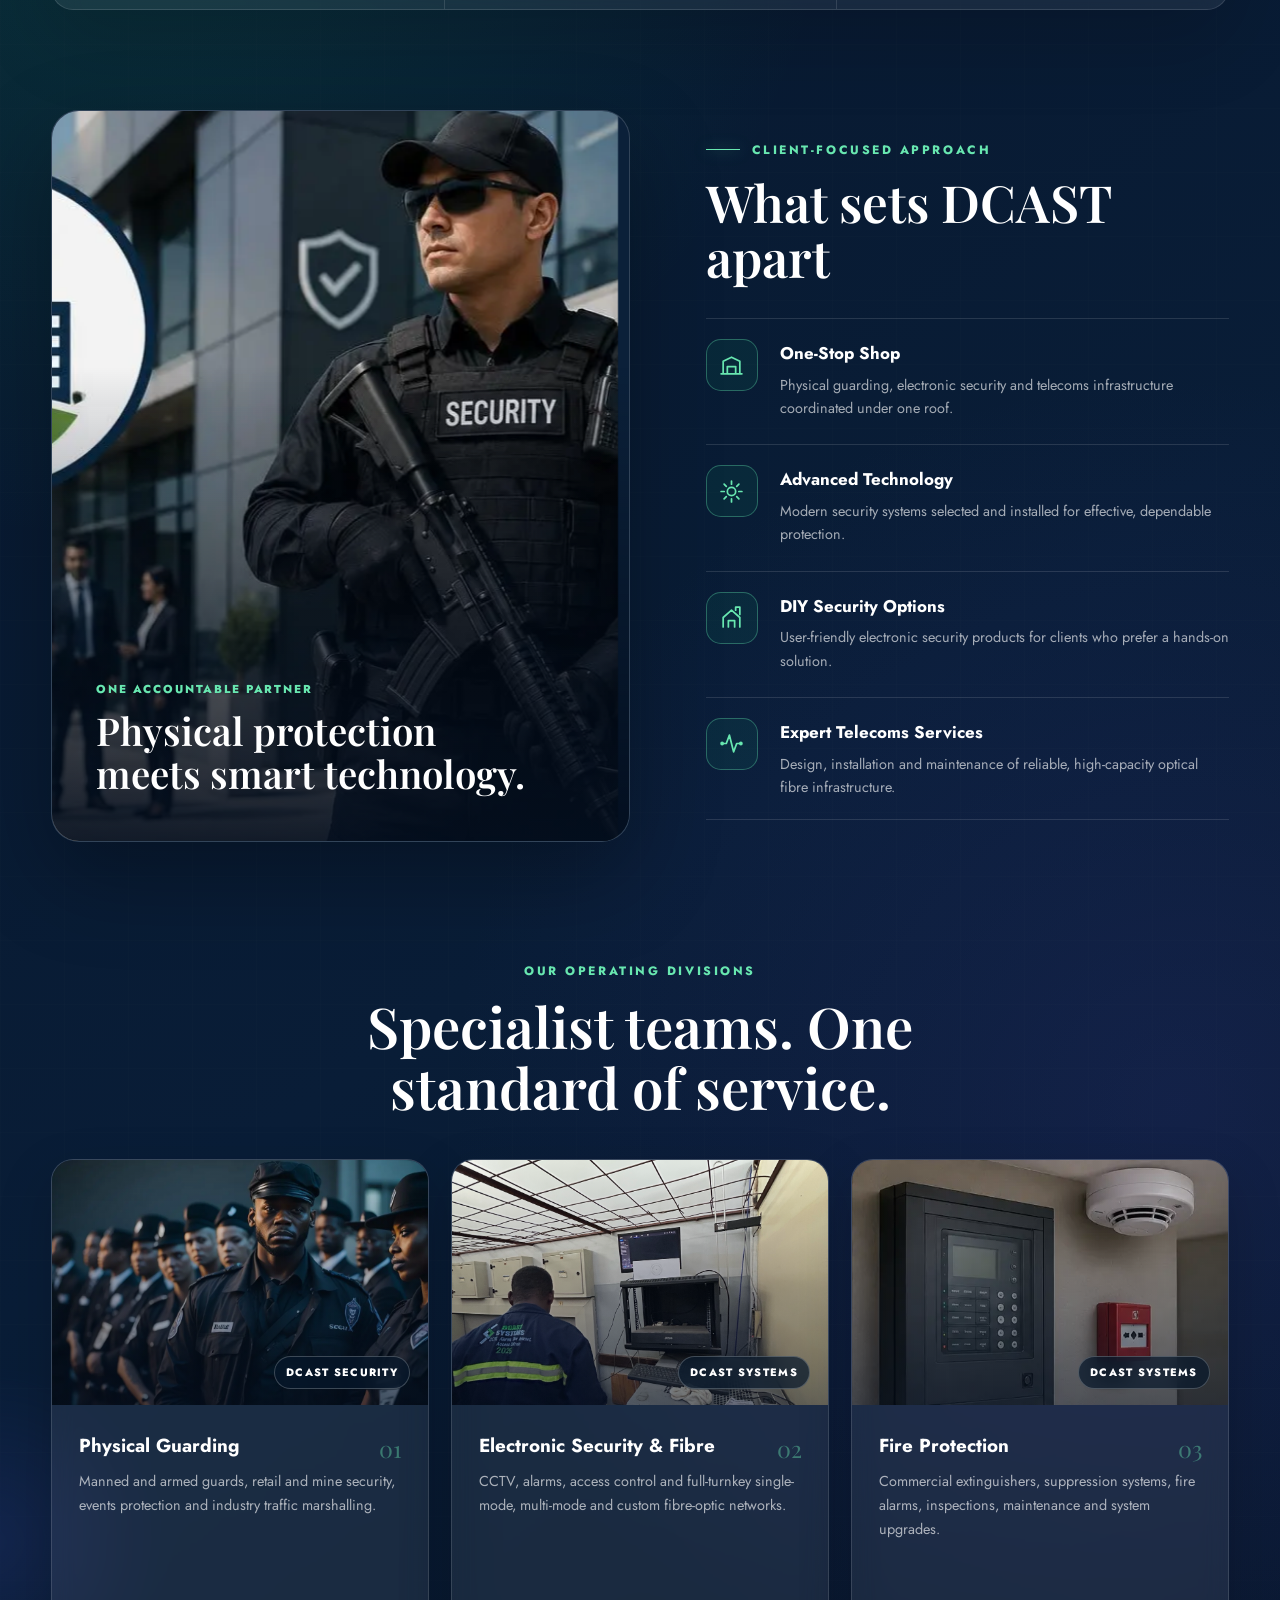
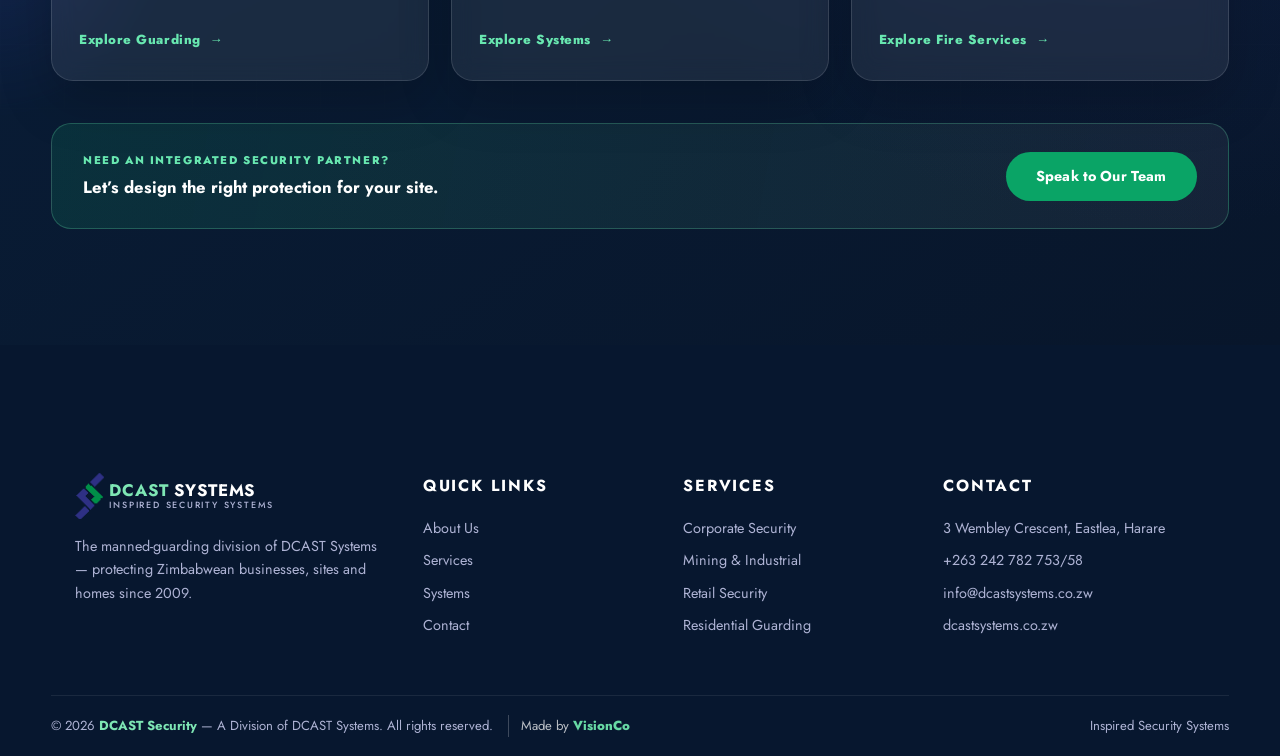
==== commit ef04c122: "Refine and align footer logo" ====
--- a/about/index.html
+++ b/about/index.html
@@ -1272,6 +1272,7 @@
 <link rel="stylesheet" href="/assets/css/dcast-about-design-one-20260804-210201.css">
 <link rel="stylesheet" href="/assets/css/dcast-final-premium-polish-20260824-134615.css">
 <link rel="stylesheet" href="/assets/css/dcast-footer-text-alignment-20260824.css">
+<link rel="stylesheet" href="/assets/css/dcast-footer-logo-refine-20260907.css?v=20260907-065000">
 <link rel="stylesheet" href="/assets/css/dcast-hero-navbar-alignment-20260824.css">
 <link rel="stylesheet" href="/assets/css/dcast-global-hero-scrollfx-20260826.css?v=20260826-144800">
 <link rel="stylesheet" href="/assets/css/dcast-global-navbar-consistency-20260830.css?v=20260830-184700">
@@ -1674,7 +1675,7 @@
   <div class="container">
     <div class="foot-grid">
       <div>
-        <div class="foot-logo"><img src="/assets/images/dcast-logo-mark-refined-20260830.png?v=20260830-190000" alt="DCAST logo" width="42" height="42"><span class="brand-name"><span class="n1">DCAST <b>SYSTEMS</b></span><span class="n2">Inspired Security Systems</span></span></div>
+        <div class="foot-logo"><img src="/assets/images/dcast-logo-mark-footer-refined-20260907.png?v=20260907-065000" alt="DCAST logo" width="29" height="46"><span class="brand-name"><span class="n1">DCAST <b>SYSTEMS</b></span><span class="n2">Inspired Security Systems</span></span></div>
         <p>The manned-guarding division of DCAST Systems — protecting Zimbabwean businesses, sites and homes since 2009.</p>
       </div>
       <div>
--- a/assets/css/dcast-footer-logo-refine-20260907.css
+++ b/assets/css/dcast-footer-logo-refine-20260907.css
@@ -0,0 +1,22 @@
+/* DCAST_FOOTER_LOGO_REFINE_20260907
+   Keeps the original artwork while aligning the footer mark to its wording. */
+body .foot-logo{
+  align-items:center!important;
+  gap:.35rem!important;
+}
+
+body .foot-logo img{
+  width:auto!important;
+  height:46px!important;
+  object-fit:contain;
+  flex:0 0 auto;
+}
+
+body .foot-logo .brand-name{
+  align-self:center!important;
+  margin-top:0!important;
+  display:flex;
+  flex-direction:column;
+  justify-content:center;
+  transform:none!important;
+}
--- a/assets/css/dcast-mobile-subpage-hero-template-20260901.css
+++ b/assets/css/dcast-mobile-subpage-hero-template-20260901.css
@@ -217,7 +217,7 @@
     text-align:center!important;
   }
 
-  body .sys-hero-title br{display:none!important}
+  body .sys-hero-title br{display:initial!important}
   body .sys-hero-title .green{color:#55e2ab!important}
   body .sys-hero-visual,
   body .sys-feature-strip{display:none!important}
